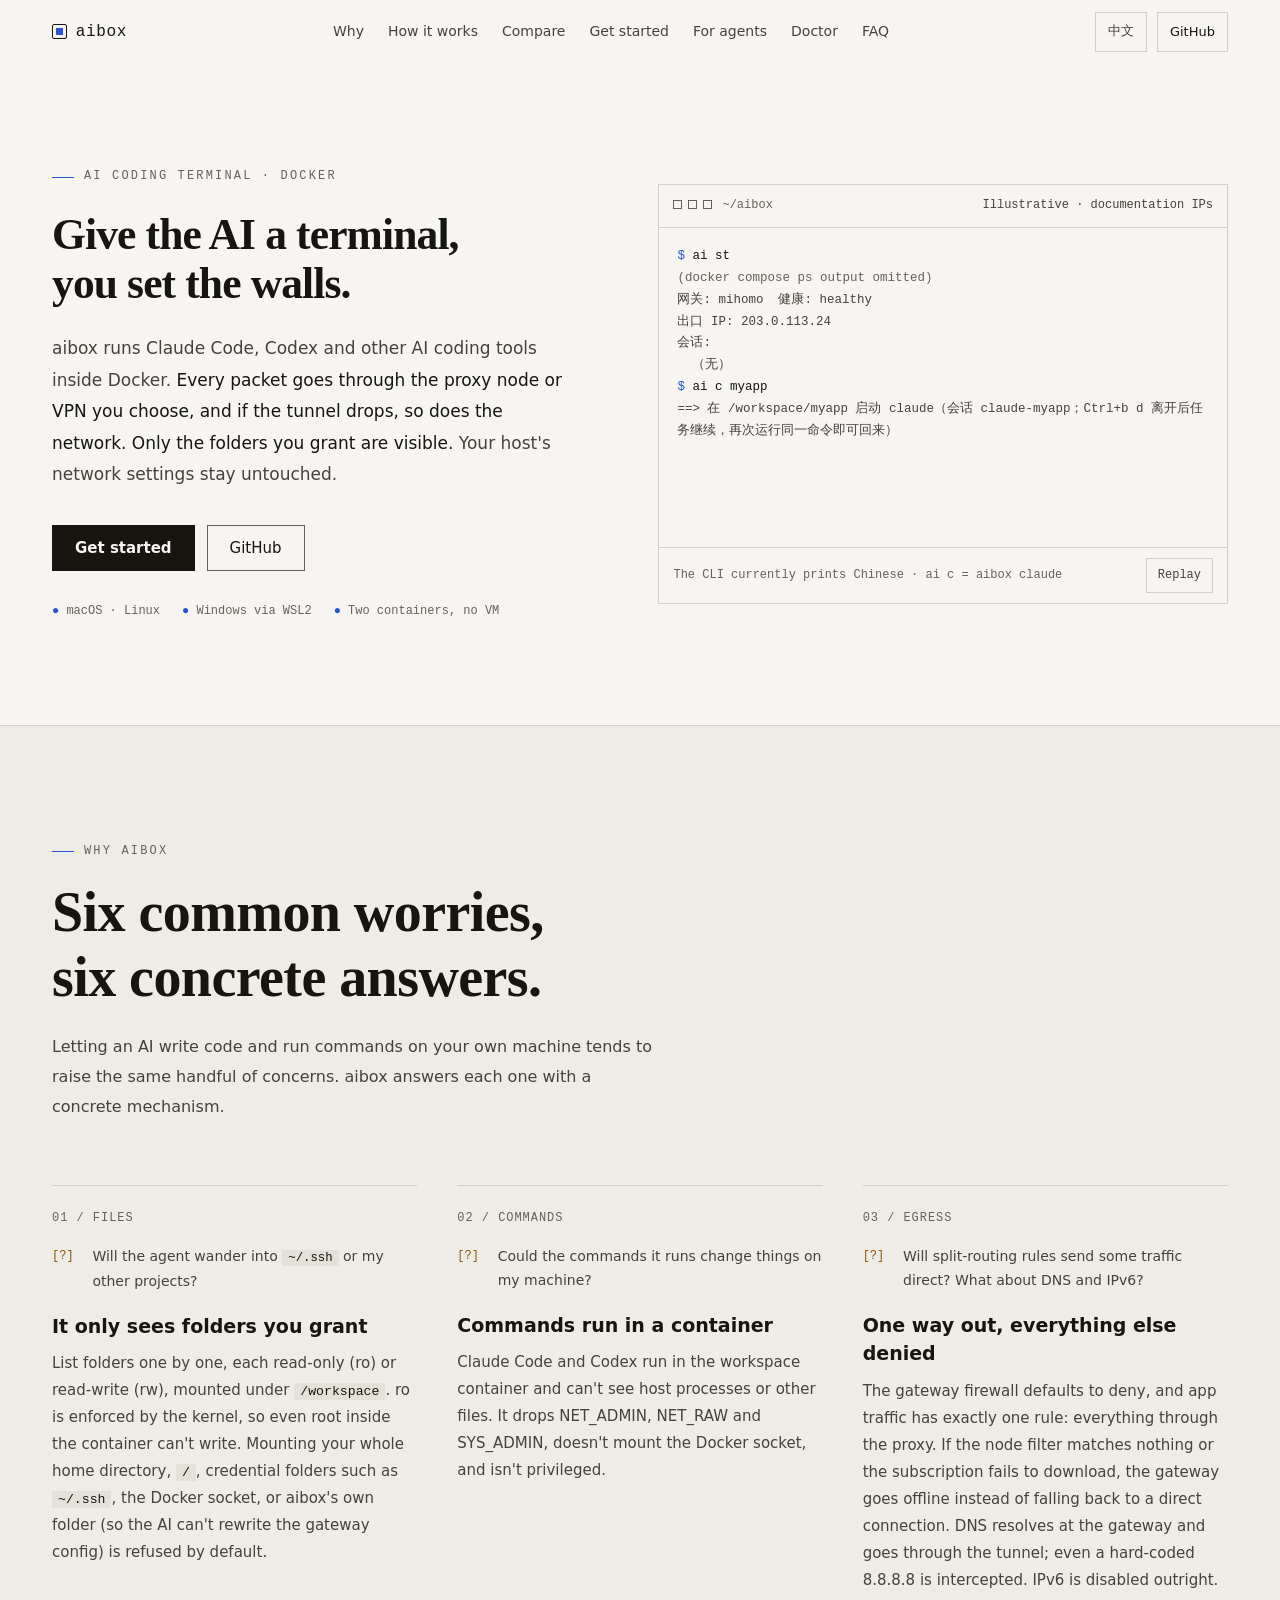
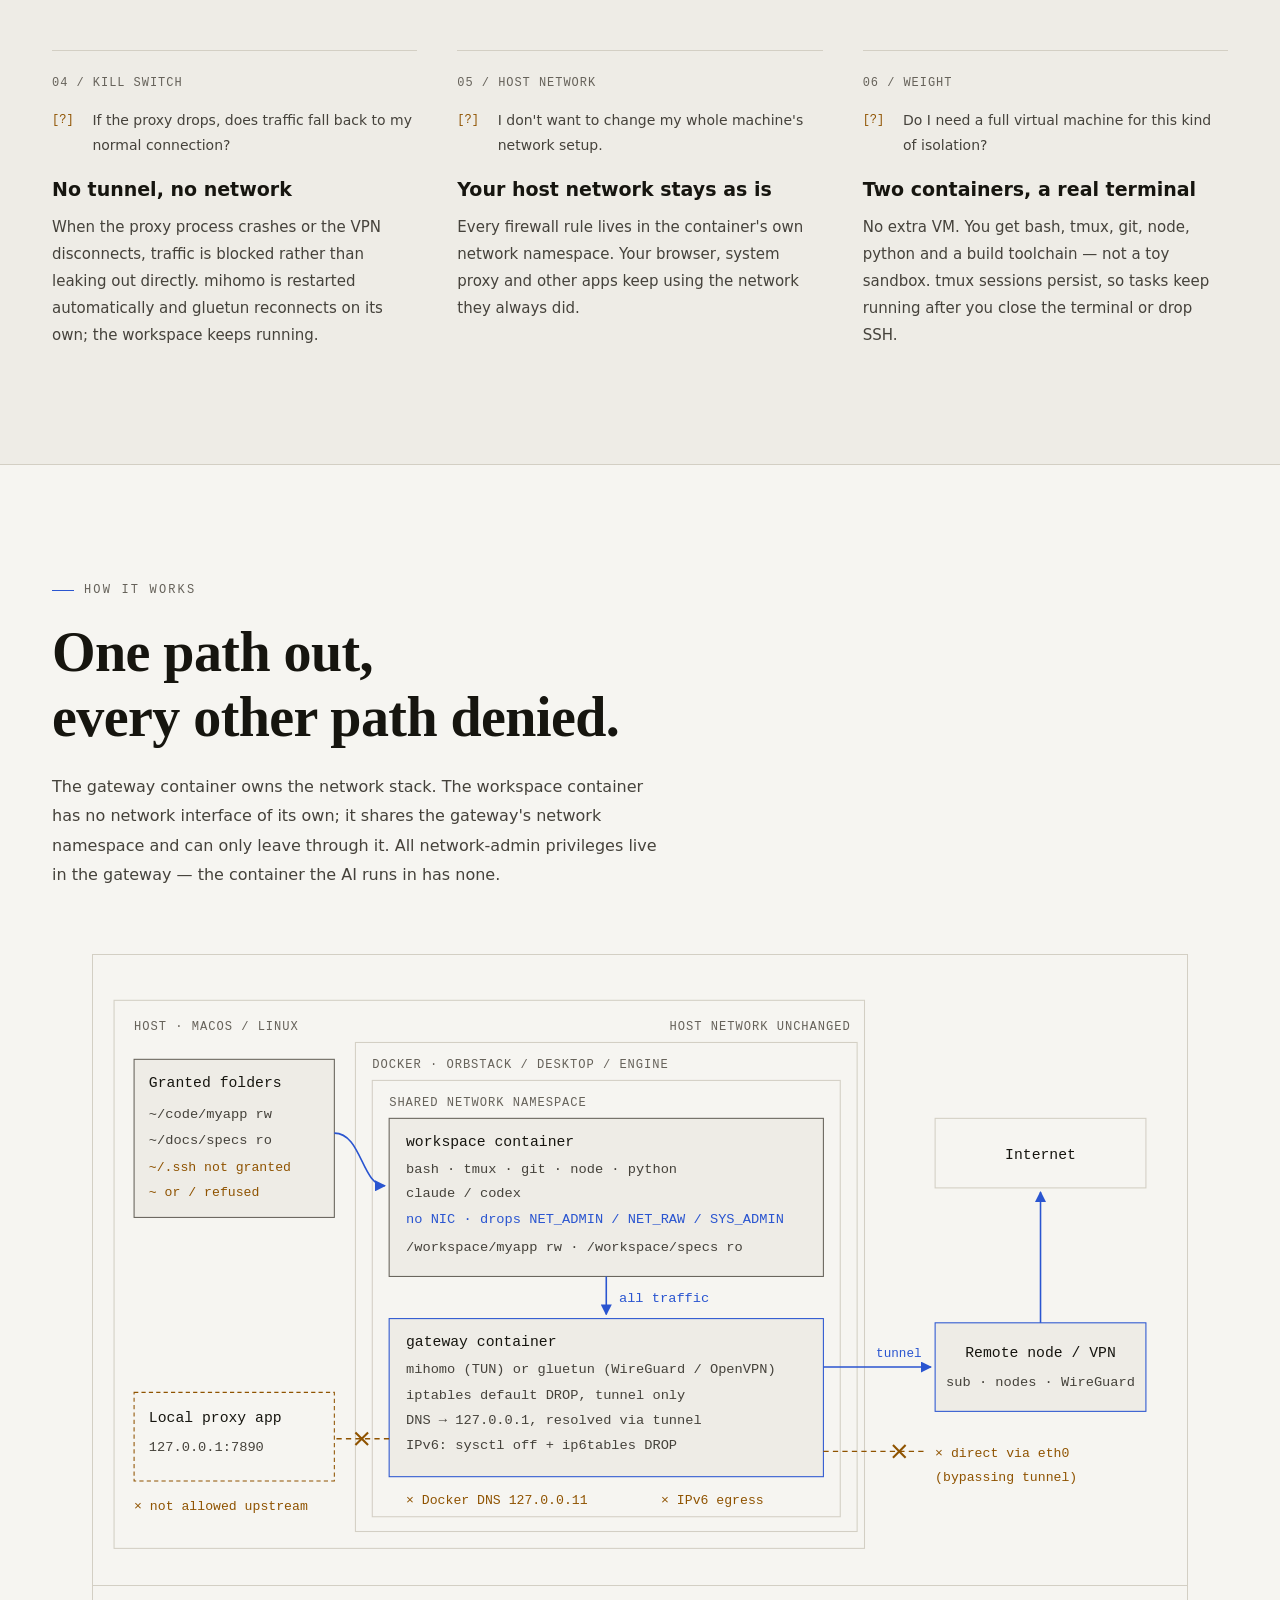
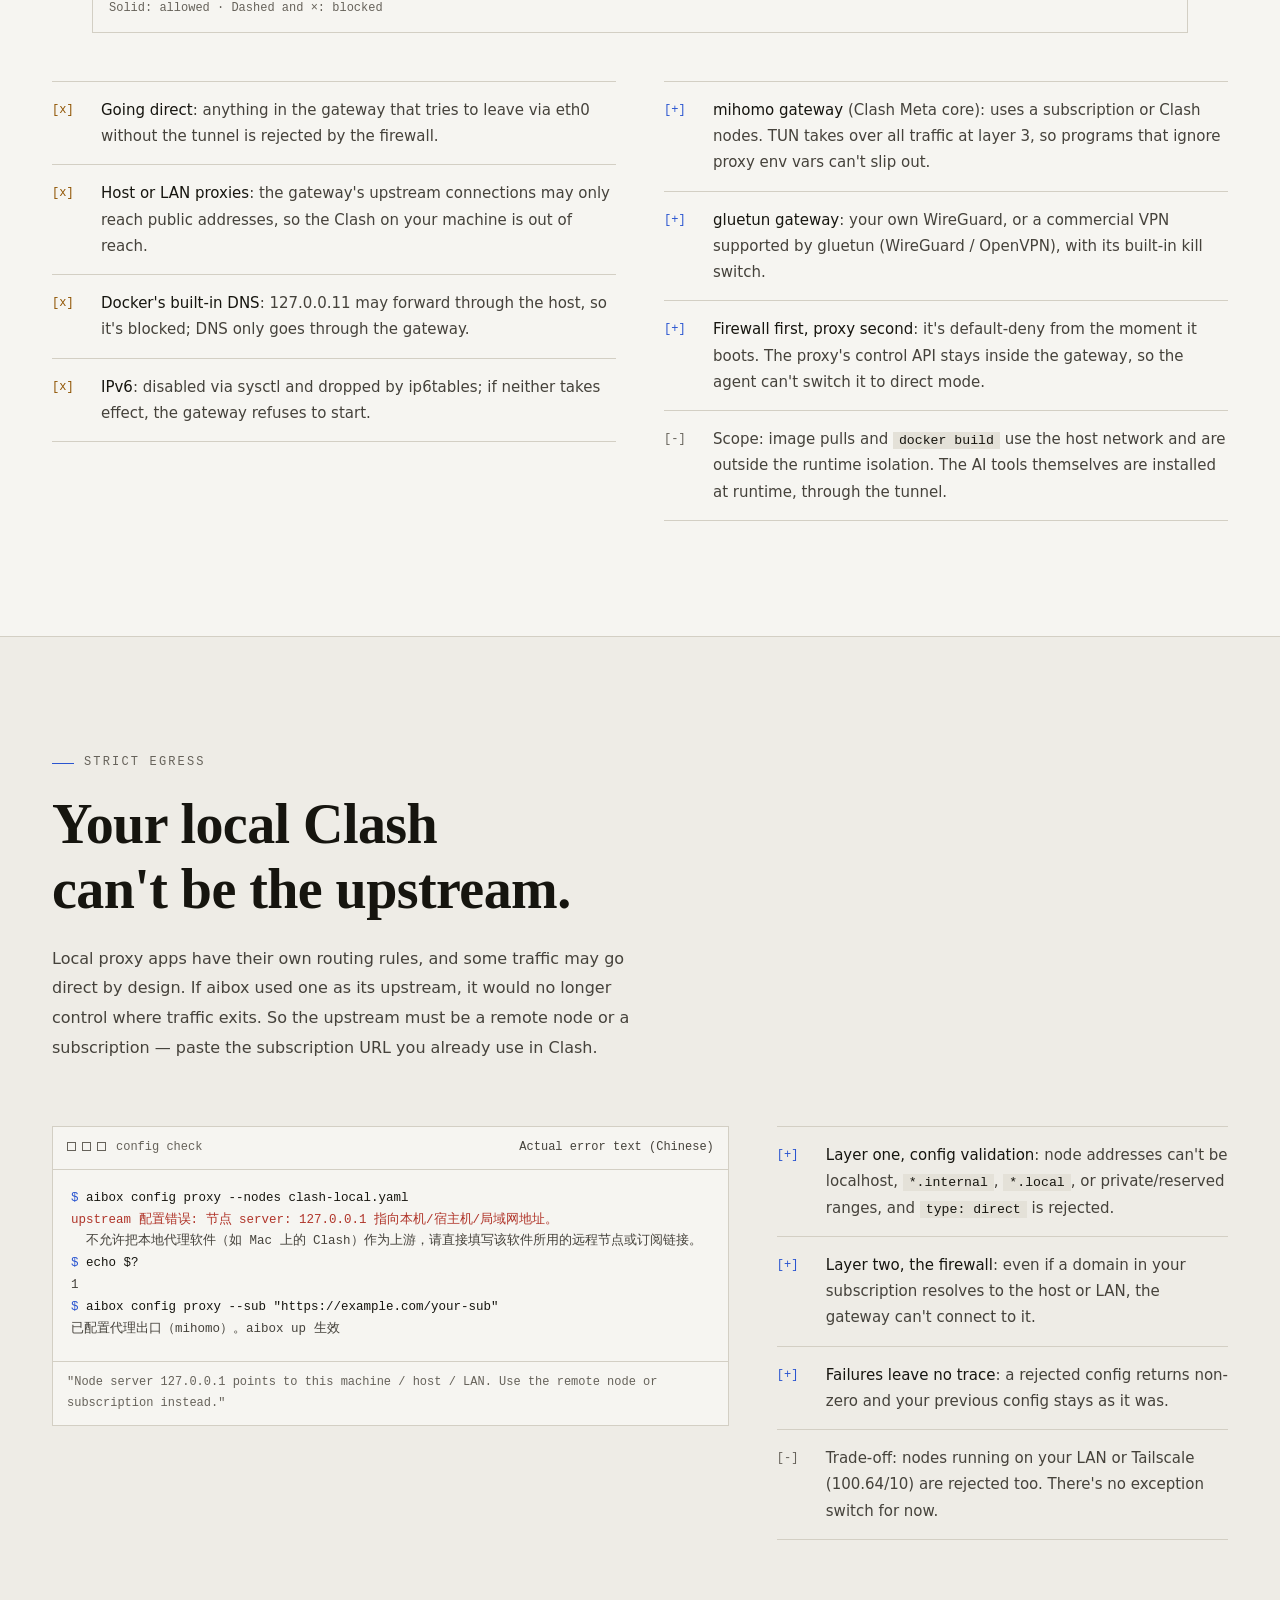
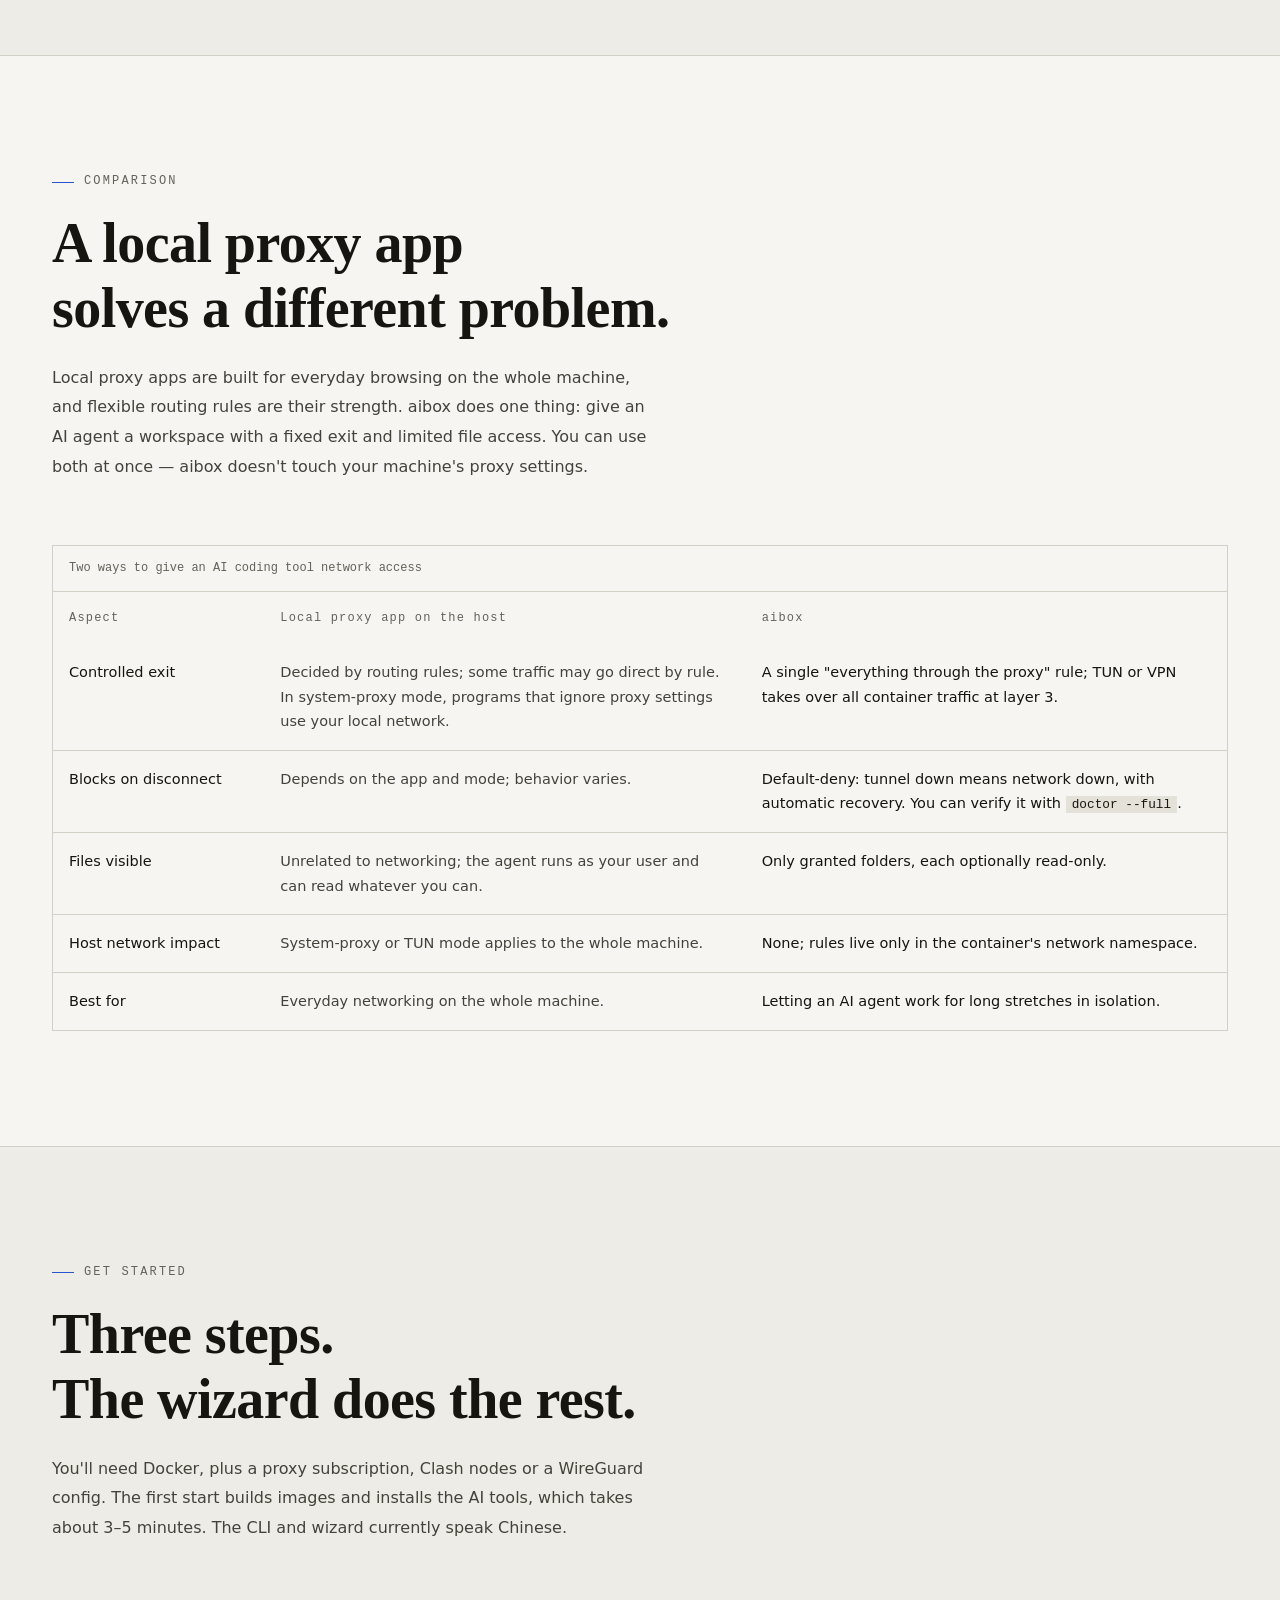
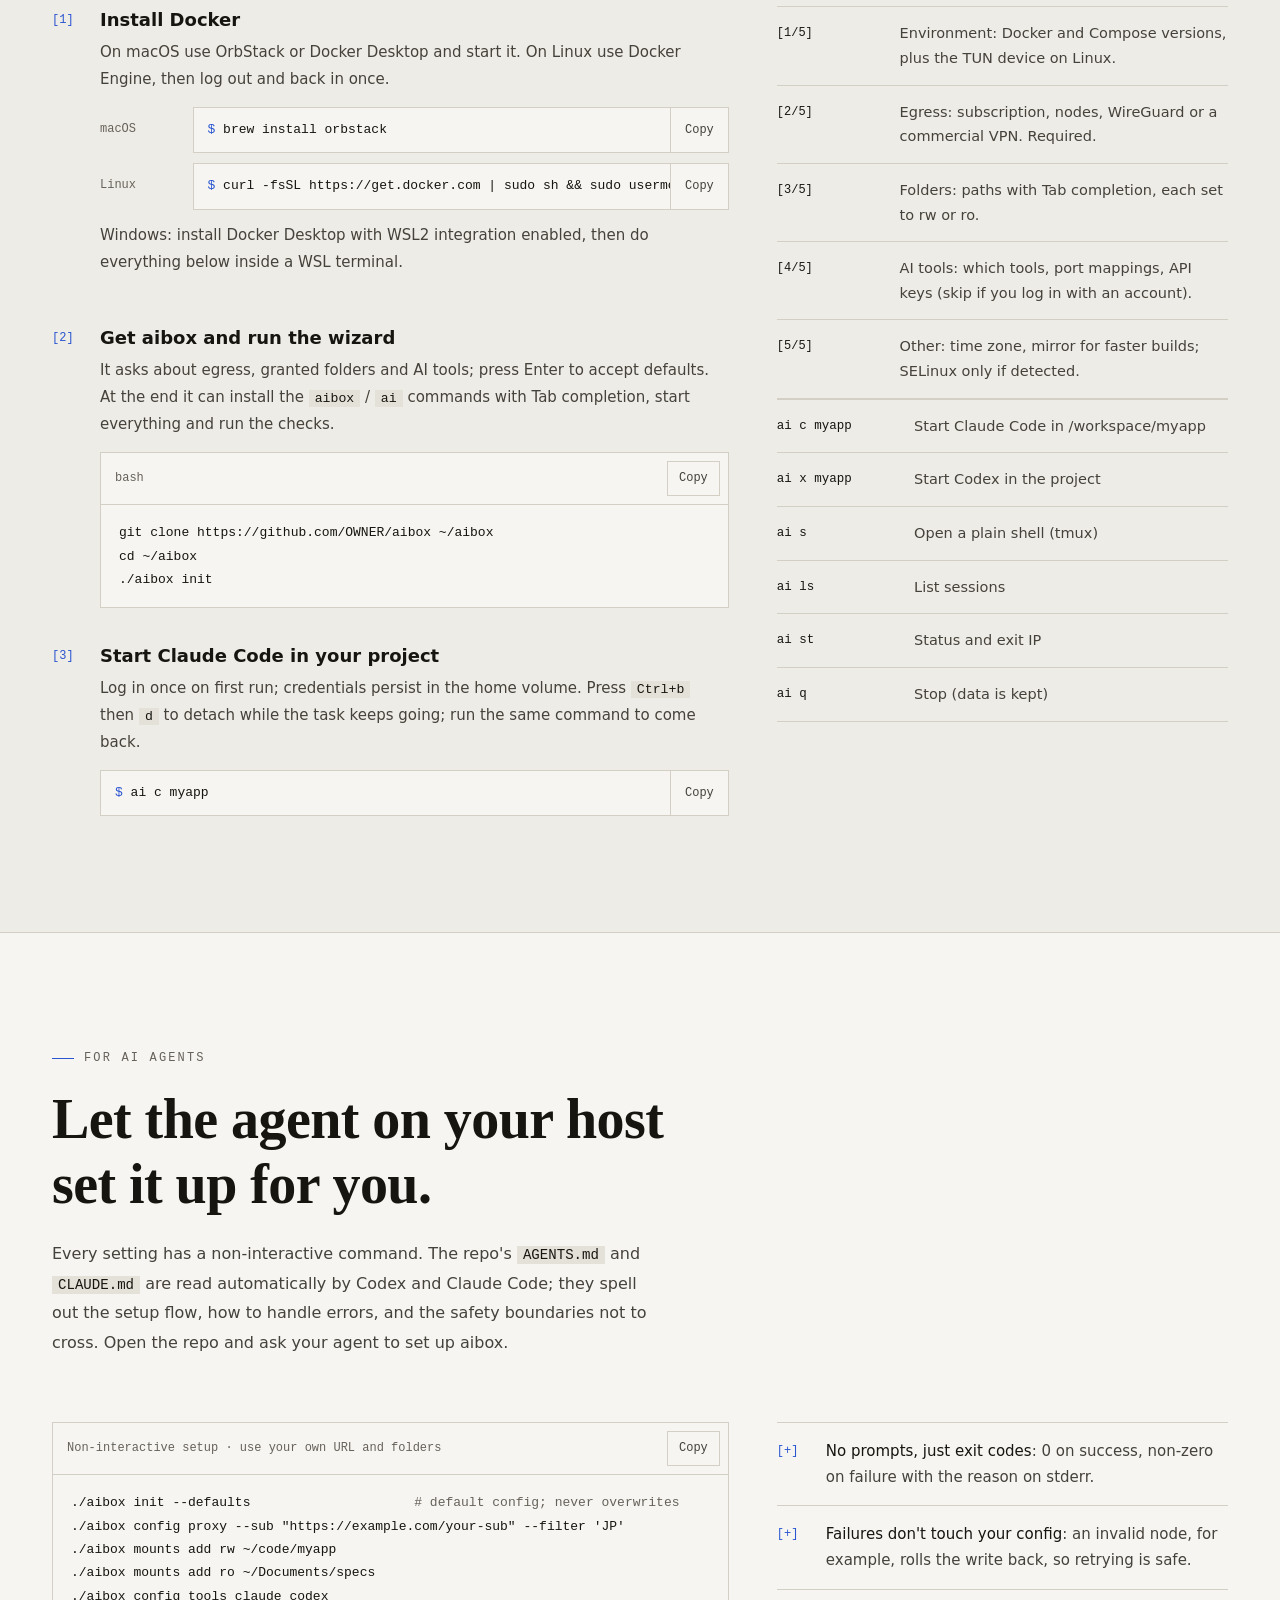
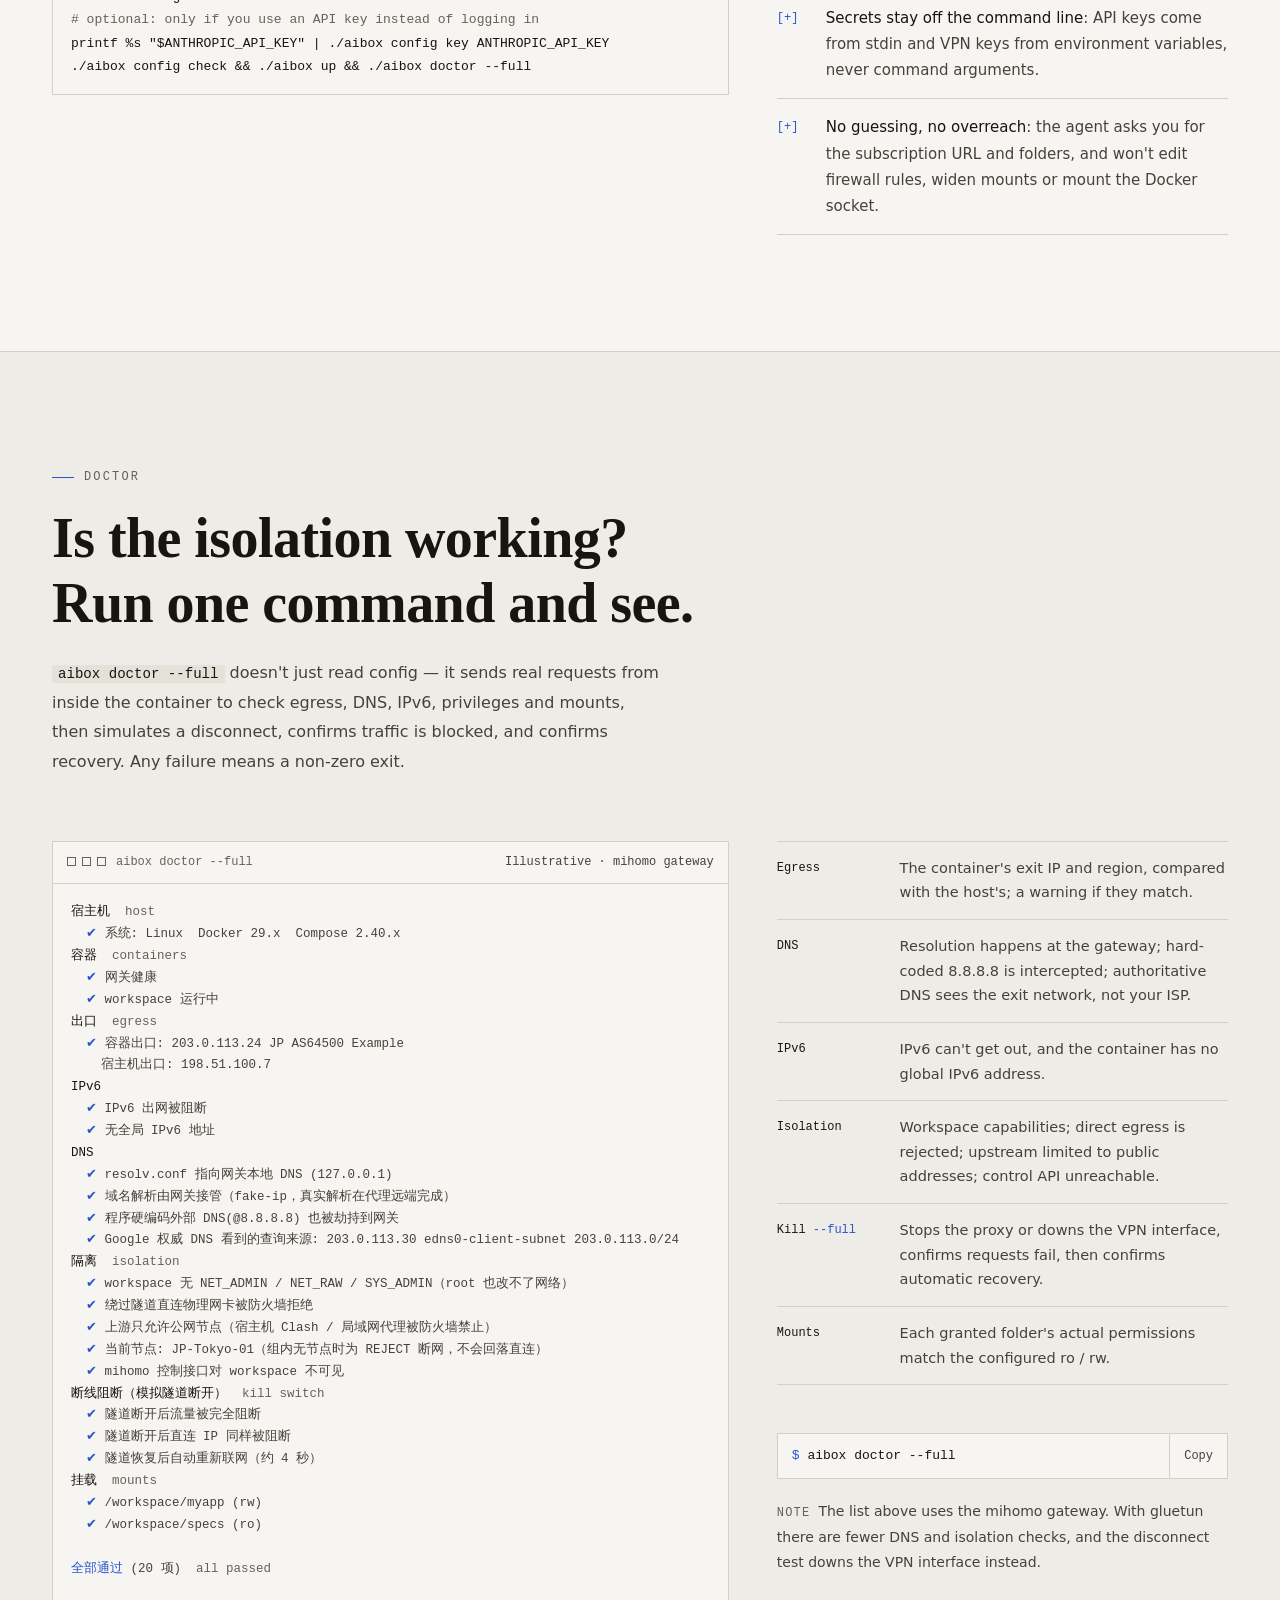
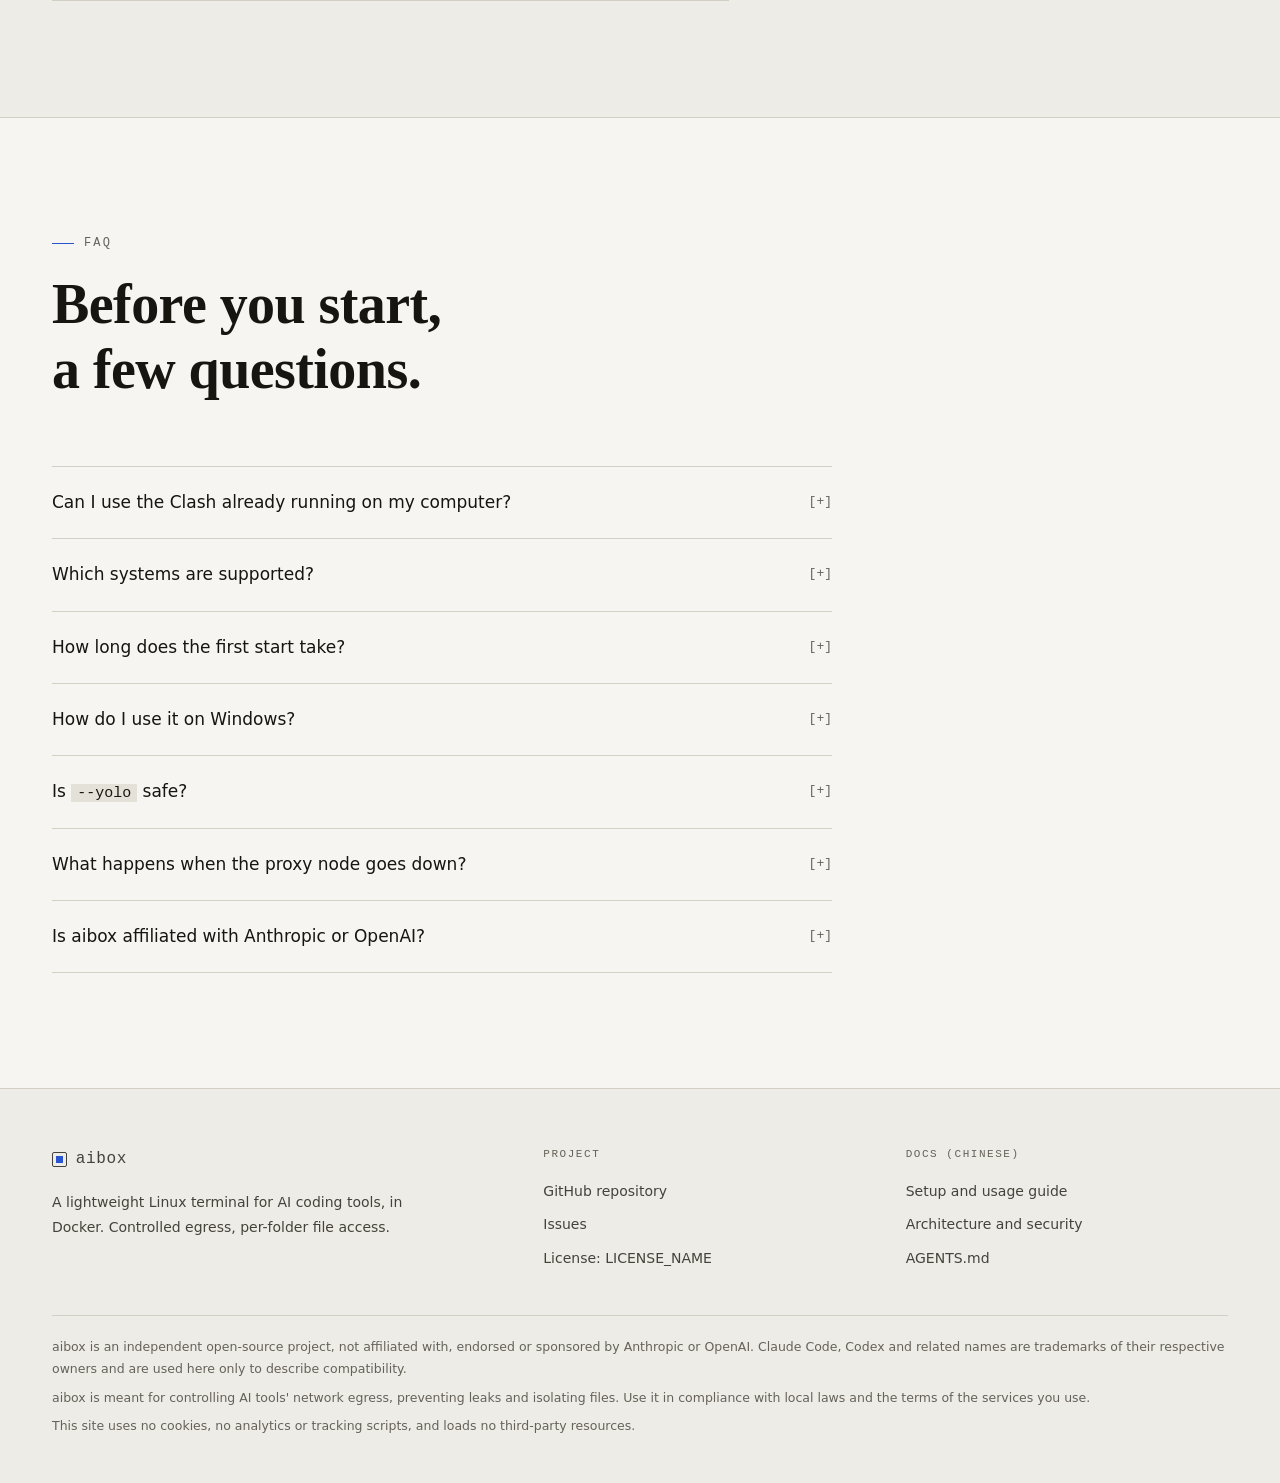
==== site/en/index.html @ 6d165330 "aibox: Docker 中的 AI 编程终端，出口强制走代理/VPN - 两容器架构：gateway 独占网络栈（mihomo TUN 或 gluetun），workspace 无网卡、   去掉" ====
<!doctype html>
<html lang="en">
<head>
<meta charset="utf-8">
<meta name="viewport" content="width=device-width, initial-scale=1">
<title>aibox — an isolated terminal for AI coding agents, in Docker</title>
<meta name="description" content="aibox runs Claude Code, Codex and other AI coding tools in Docker. All traffic is forced through the proxy node or VPN you choose, with a kill switch; only the folders you grant are visible to the AI. macOS and Linux.">
<meta name="color-scheme" content="light dark">
<meta name="theme-color" content="#f6f5f1" media="(prefers-color-scheme: light)">
<meta name="theme-color" content="#0a0a09" media="(prefers-color-scheme: dark)">
<link rel="canonical" href="https://SITE_DOMAIN/en/">
<link rel="alternate" hreflang="zh-CN" href="https://SITE_DOMAIN/">
<link rel="alternate" hreflang="en" href="https://SITE_DOMAIN/en/">
<link rel="icon" href="../favicon.svg" type="image/svg+xml">
<meta property="og:type" content="website">
<meta property="og:site_name" content="aibox">
<meta property="og:title" content="aibox — an isolated terminal for AI coding agents, in Docker">
<meta property="og:description" content="Egress pinned to your proxy or VPN, cut off when the tunnel drops. Only the folders you grant are visible. Two containers, no VM.">
<meta property="og:url" content="https://SITE_DOMAIN/en/">
<meta property="og:locale" content="en_US">
<meta property="og:locale:alternate" content="zh_CN">
<!-- Uncomment after exporting og.png (1200×630, source: og.svg) -->
<!-- <meta property="og:image" content="https://SITE_DOMAIN/og.png"> -->
<!-- <meta name="twitter:card" content="summary_large_image"> -->
<link rel="stylesheet" href="../assets/site.css">
</head>
<body>
<a class="skip" href="#main">Skip to content</a>

<header class="hdr">
  <div class="shell bar">
    <a class="logo" href="./" aria-label="aibox home"><i aria-hidden="true"></i>aibox</a>
    <nav class="links" aria-label="Page sections">
      <a href="#why">Why</a>
      <a href="#how">How it works</a>
      <a href="#compare">Compare</a>
      <a href="#start">Get started</a>
      <a href="#agents">For agents</a>
      <a href="#doctor">Doctor</a>
      <a href="#faq">FAQ</a>
    </nav>
    <div class="hdr-r">
      <a class="lang" href="../" hreflang="zh-CN" lang="zh-CN">中文</a>
      <a class="hdr-cta" href="https://github.com/OWNER/aibox">GitHub</a>
    </div>
  </div>
</header>

<main id="main">

<section class="hero" aria-labelledby="hero-title">
  <div class="shell hero-grid">
    <div>
      <p class="eyebrow">AI CODING TERMINAL · DOCKER</p>
      <h1 id="hero-title">Give the AI a terminal,<br>you set the walls.</h1>
      <p class="sub">aibox runs Claude Code, Codex and other AI coding tools inside Docker. <b>Every packet goes through the proxy node or VPN you choose, and if the tunnel drops, so does the network.</b> <b>Only the folders you grant are visible.</b> Your host's network settings stay untouched.</p>
      <div class="btns">
        <a class="btn p" href="#start">Get started</a>
        <a class="btn g" href="https://github.com/OWNER/aibox">GitHub</a>
      </div>
      <ul class="hero-meta" aria-label="Overview">
        <li>macOS · Linux</li>
        <li>Windows via WSL2</li>
        <li>Two containers, no VM</li>
      </ul>
    </div>

    <figure class="term" style="margin:0">
      <div class="term-bar">
        <span><span class="dots" aria-hidden="true"><i></i><i></i><i></i></span>~/aibox</span>
        <span class="tag">Illustrative · documentation IPs</span>
      </div>
      <pre id="demo" style="white-space:pre-wrap" aria-label="Terminal demo: check status, start Claude Code in project myapp, detach while it keeps running"><span class="ps">$ </span><span class="cm">ai st</span>
<span class="d">(docker compose ps output omitted)</span>
网关: mihomo  健康: <span class="ok">healthy</span>
出口 IP: 203.0.113.24
会话:
  （无）
<span class="ps">$ </span><span class="cm">ai c myapp</span>
<span class="ok">==&gt;</span> 在 /workspace/myapp 启动 claude（会话 claude-myapp；Ctrl+b d 离开后任务继续，再次运行同一命令即可回来）
<span class="d">    … Claude Code working inside tmux (UI omitted) …</span>
<span class="d">    [Ctrl+b d to detach; the task keeps running]</span>
<span class="ps">$ </span><span class="cm">ai ls</span>
claude-myapp    窗口:1  创建于 Fri Oct 23 10:02:11 2026
</pre>
      <figcaption class="term-foot">
        <span>The CLI currently prints Chinese · ai c = aibox claude</span>
        <button class="mini" type="button" id="demo-replay">Replay</button>
      </figcaption>
    </figure>
    <script type="application/json" id="demo-script">[
      {"cmd": "ai st"},
      {"out": "(docker compose ps output omitted)", "cls": "d"},
      {"out": "网关: mihomo  健康: healthy"},
      {"out": "出口 IP: 203.0.113.24"},
      {"out": "会话:"},
      {"out": "  （无）", "wait": 700},
      {"cmd": "ai c myapp"},
      {"out": "==> 在 /workspace/myapp 启动 claude（会话 claude-myapp；Ctrl+b d 离开后任务继续，再次运行同一命令即可回来）", "wait": 700},
      {"out": "    … Claude Code working inside tmux (UI omitted) …", "cls": "d", "wait": 1200},
      {"out": "    [Ctrl+b d to detach; the task keeps running]", "cls": "d", "wait": 700},
      {"cmd": "ai ls"},
      {"out": "claude-myapp    窗口:1  创建于 Fri Oct 23 10:02:11 2026"}
    ]</script>
  </div>
</section>

<section class="sec alt" id="why" aria-labelledby="why-title">
  <div class="shell">
    <p class="eyebrow">WHY AIBOX</p>
    <h2 class="h2" id="why-title">Six common worries,<br>six concrete answers.</h2>
    <p class="lede">Letting an AI write code and run commands on your own machine tends to raise the same handful of concerns. aibox answers each one with a concrete mechanism.</p>

    <div class="feats sec-body">
      <article>
        <p class="q">01 / FILES</p>
        <p class="worry"><span>Will the agent wander into <code>~/.ssh</code> or my other projects?</span></p>
        <h3>It only sees folders you grant</h3>
        <p>List folders one by one, each read-only (ro) or read-write (rw), mounted under <code>/workspace</code>. ro is enforced by the kernel, so even root inside the container can't write. Mounting your whole home directory, <code>/</code>, credential folders such as <code>~/.ssh</code>, the Docker socket, or aibox's own folder (so the AI can't rewrite the gateway config) is refused by default.</p>
      </article>
      <article>
        <p class="q">02 / COMMANDS</p>
        <p class="worry"><span>Could the commands it runs change things on my machine?</span></p>
        <h3>Commands run in a container</h3>
        <p>Claude Code and Codex run in the workspace container and can't see host processes or other files. It drops NET_ADMIN, NET_RAW and SYS_ADMIN, doesn't mount the Docker socket, and isn't privileged.</p>
      </article>
      <article>
        <p class="q">03 / EGRESS</p>
        <p class="worry"><span>Will split-routing rules send some traffic direct? What about DNS and IPv6?</span></p>
        <h3>One way out, everything else denied</h3>
        <p>The gateway firewall defaults to deny, and app traffic has exactly one rule: everything through the proxy. If the node filter matches nothing or the subscription fails to download, the gateway goes offline instead of falling back to a direct connection. DNS resolves at the gateway and goes through the tunnel; even a hard-coded 8.8.8.8 is intercepted. IPv6 is disabled outright.</p>
      </article>
      <article>
        <p class="q">04 / KILL SWITCH</p>
        <p class="worry"><span>If the proxy drops, does traffic fall back to my normal connection?</span></p>
        <h3>No tunnel, no network</h3>
        <p>When the proxy process crashes or the VPN disconnects, traffic is blocked rather than leaking out directly. mihomo is restarted automatically and gluetun reconnects on its own; the workspace keeps running.</p>
      </article>
      <article>
        <p class="q">05 / HOST NETWORK</p>
        <p class="worry"><span>I don't want to change my whole machine's network setup.</span></p>
        <h3>Your host network stays as is</h3>
        <p>Every firewall rule lives in the container's own network namespace. Your browser, system proxy and other apps keep using the network they always did.</p>
      </article>
      <article>
        <p class="q">06 / WEIGHT</p>
        <p class="worry"><span>Do I need a full virtual machine for this kind of isolation?</span></p>
        <h3>Two containers, a real terminal</h3>
        <p>No extra VM. You get bash, tmux, git, node, python and a build toolchain — not a toy sandbox. tmux sessions persist, so tasks keep running after you close the terminal or drop SSH.</p>
      </article>
    </div>
  </div>
</section>

<section class="sec" id="how" aria-labelledby="how-title">
  <div class="shell">
    <p class="eyebrow">HOW IT WORKS</p>
    <h2 class="h2" id="how-title">One path out,<br>every other path denied.</h2>
    <p class="lede">The gateway container owns the network stack. The workspace container has no network interface of its own; it shares the gateway's network namespace and can only leave through it. All network-admin privileges live in the gateway — the container the AI runs in has none.</p>

    <figure class="diagram sec-body">
      <div class="diagram-scroll">
        <svg viewBox="0 0 1000 560" role="img" aria-labelledby="arch-t arch-d">
          <title id="arch-t">aibox architecture</title>
          <desc id="arch-d">On the host, granted folders are mounted read-only or read-write into the workspace container; folders like ~/.ssh that are not granted are invisible. The workspace container has no network interface and drops NET_ADMIN, NET_RAW and SYS_ADMIN. It shares a network namespace with the gateway container, which receives all traffic. The gateway runs mihomo (TUN) or gluetun, with iptables default-deny, DNS resolved through the tunnel and IPv6 disabled. Traffic can only leave through an encrypted tunnel to a remote node or VPN server, then to the internet. Blocked paths: going direct via the physical interface, using a proxy on the host such as Clash as upstream, Docker's built-in DNS 127.0.0.11, and IPv6.</desc>
          <defs>
            <marker id="ah-a" viewBox="0 0 10 10" refX="9" refY="5" markerWidth="7" markerHeight="7" orient="auto-start-reverse"><path class="ar-a" d="M0 0L10 5L0 10z"/></marker>
          </defs>

          <rect class="box" x="1" y="24" width="712" height="520"/>
          <text class="t-m" x="20" y="52">HOST · MACOS / LINUX</text>
          <text class="t-m" x="700" y="52" text-anchor="end">HOST NETWORK UNCHANGED</text>

          <rect class="box-s" x="20" y="80" width="190" height="150"/>
          <text class="t-h" x="34" y="106">Granted folders</text>
          <text class="t" x="34" y="136">~/code/myapp  rw</text>
          <text class="t" x="34" y="160">~/docs/specs  ro</text>
          <text class="t-w" x="34" y="186">~/.ssh  not granted</text>
          <text class="t-w" x="34" y="210">~ or /  refused</text>

          <rect class="box-w" x="20" y="396" width="190" height="84"/>
          <text class="t-h" x="34" y="424">Local proxy app</text>
          <text class="t" x="34" y="452">127.0.0.1:7890</text>
          <text class="t-w" x="20" y="508">× not allowed upstream</text>

          <rect class="box" x="230" y="64" width="476" height="464"/>
          <text class="t-m" x="246" y="88">DOCKER · ORBSTACK / DESKTOP / ENGINE</text>
          <rect class="box" x="246" y="100" width="444" height="414"/>
          <text class="t-m" x="262" y="124">SHARED NETWORK NAMESPACE</text>

          <rect class="box-s" x="262" y="136" width="412" height="150"/>
          <text class="t-h" x="278" y="162">workspace container</text>
          <text class="t" x="278" y="188">bash · tmux · git · node · python</text>
          <text class="t" x="278" y="211">claude / codex</text>
          <text class="t-a" x="278" y="235">no NIC · drops NET_ADMIN / NET_RAW / SYS_ADMIN</text>
          <text class="t" x="278" y="262">/workspace/myapp rw · /workspace/specs ro</text>

          <path class="ln-a" d="M210 150 C236 150 236 200 258 200" marker-end="url(#ah-a)"/>

          <path class="ln-a" d="M468 286 L468 322" marker-end="url(#ah-a)"/>
          <text class="t-a" x="480" y="310">all traffic</text>

          <rect class="box-a" x="262" y="326" width="412" height="150"/>
          <text class="t-h" x="278" y="352">gateway container</text>
          <text class="t" x="278" y="378">mihomo (TUN) or gluetun (WireGuard / OpenVPN)</text>
          <text class="t" x="278" y="402">iptables default DROP, tunnel only</text>
          <text class="t" x="278" y="426">DNS → 127.0.0.1, resolved via tunnel</text>
          <text class="t" x="278" y="450">IPv6: sysctl off + ip6tables DROP</text>

          <text class="t-w" x="278" y="502">× Docker DNS 127.0.0.11</text>
          <text class="t-w" x="520" y="502">× IPv6 egress</text>

          <path class="ln-w" d="M262 440 L210 440"/>
          <path class="x" d="M230 434 L242 446 M242 434 L230 446"/>

          <path class="ln-a" d="M674 372 L776 372" marker-end="url(#ah-a)"/>
          <text class="t-a" x="724" y="362" style="font-size:12px">tunnel</text>
          <rect class="box-a" x="780" y="330" width="200" height="84"/>
          <text class="t-h" x="880" y="362" text-anchor="middle">Remote node / VPN</text>
          <text class="t" x="880" y="390" text-anchor="middle">sub · nodes · WireGuard</text>

          <path class="ln-a" d="M880 330 L880 206" marker-end="url(#ah-a)"/>
          <rect class="box" x="780" y="136" width="200" height="66"/>
          <text class="t-h" x="880" y="175" text-anchor="middle">Internet</text>

          <path class="ln-w" d="M674 452 L770 452"/>
          <path class="x" d="M740 446 L752 458 M752 446 L740 458"/>
          <text class="t-w" x="780" y="457">× direct via eth0</text>
          <text class="t-w" x="780" y="480">(bypassing tunnel)</text>
        </svg>
      </div>
      <figcaption>Solid: allowed · Dashed and ×: blocked<span class="hint"> · Swipe to see the whole diagram</span></figcaption>
    </figure>

    <div class="two even below">
      <ul class="ticks" aria-label="Blocked paths">
        <li class="no"><span><b>Going direct</b>: anything in the gateway that tries to leave via eth0 without the tunnel is rejected by the firewall.</span></li>
        <li class="no"><span><b>Host or LAN proxies</b>: the gateway's upstream connections may only reach public addresses, so the Clash on your machine is out of reach.</span></li>
        <li class="no"><span><b>Docker's built-in DNS</b>: 127.0.0.11 may forward through the host, so it's blocked; DNS only goes through the gateway.</span></li>
        <li class="no"><span><b>IPv6</b>: disabled via sysctl and dropped by ip6tables; if neither takes effect, the gateway refuses to start.</span></li>
      </ul>
      <ul class="ticks" aria-label="Gateways">
        <li><span><b>mihomo gateway</b> (Clash Meta core): uses a subscription or Clash nodes. TUN takes over all traffic at layer 3, so programs that ignore proxy env vars can't slip out.</span></li>
        <li><span><b>gluetun gateway</b>: your own WireGuard, or a commercial VPN supported by gluetun (WireGuard / OpenVPN), with its built-in kill switch.</span></li>
        <li><span><b>Firewall first, proxy second</b>: it's default-deny from the moment it boots. The proxy's control API stays inside the gateway, so the agent can't switch it to direct mode.</span></li>
        <li class="dash"><span>Scope: image pulls and <code>docker build</code> use the host network and are outside the runtime isolation. The AI tools themselves are installed at runtime, through the tunnel.</span></li>
      </ul>
    </div>
  </div>
</section>

<section class="sec alt" id="strict" aria-labelledby="strict-title">
  <div class="shell">
    <p class="eyebrow">STRICT EGRESS</p>
    <h2 class="h2" id="strict-title">Your local Clash<br>can't be the upstream.</h2>
    <p class="lede">Local proxy apps have their own routing rules, and some traffic may go direct by design. If aibox used one as its upstream, it would no longer control where traffic exits. So the upstream must be a remote node or a subscription — paste the subscription URL you already use in Clash.</p>

    <div class="two sec-body">
      <figure class="term" style="margin:0">
        <div class="term-bar"><span><span class="dots" aria-hidden="true"><i></i><i></i><i></i></span>config check</span><span class="tag">Actual error text (Chinese)</span></div>
        <pre><span class="ps">$ </span><span class="cm">aibox config proxy --nodes clash-local.yaml</span>
<span class="er">upstream 配置错误: 节点 server: 127.0.0.1 指向本机/宿主机/局域网地址。</span>
  不允许把本地代理软件（如 Mac 上的 Clash）作为上游，请直接填写该软件所用的远程节点或订阅链接。
<span class="ps">$ </span><span class="cm">echo $?</span>
1
<span class="ps">$ </span><span class="cm">aibox config proxy --sub "https://example.com/your-sub"</span>
已配置代理出口（mihomo）。aibox up 生效</pre>
        <figcaption class="term-foot"><span>"Node server 127.0.0.1 points to this machine / host / LAN. Use the remote node or subscription instead."</span></figcaption>
      </figure>
      <ul class="ticks">
        <li><span><b>Layer one, config validation</b>: node addresses can't be localhost, <code>*.internal</code>, <code>*.local</code>, or private/reserved ranges, and <code>type: direct</code> is rejected.</span></li>
        <li><span><b>Layer two, the firewall</b>: even if a domain in your subscription resolves to the host or LAN, the gateway can't connect to it.</span></li>
        <li><span><b>Failures leave no trace</b>: a rejected config returns non-zero and your previous config stays as it was.</span></li>
        <li class="dash"><span>Trade-off: nodes running on your LAN or Tailscale (100.64/10) are rejected too. There's no exception switch for now.</span></li>
      </ul>
    </div>
  </div>
</section>

<section class="sec" id="compare" aria-labelledby="compare-title">
  <div class="shell">
    <p class="eyebrow">COMPARISON</p>
    <h2 class="h2" id="compare-title">A local proxy app<br>solves a different problem.</h2>
    <p class="lede">Local proxy apps are built for everyday browsing on the whole machine, and flexible routing rules are their strength. aibox does one thing: give an AI agent a workspace with a fixed exit and limited file access. You can use both at once — aibox doesn't touch your machine's proxy settings.</p>

    <div class="tbl-wrap sec-body">
      <table class="cmp">
        <caption>Two ways to give an AI coding tool network access</caption>
        <thead>
          <tr><th scope="col">Aspect</th><th scope="col">Local proxy app on the host</th><th scope="col">aibox</th></tr>
        </thead>
        <tbody>
          <tr>
            <th scope="row">Controlled exit</th>
            <td data-label="Local proxy app">Decided by routing rules; some traffic may go direct by rule. In system-proxy mode, programs that ignore proxy settings use your local network.</td>
            <td class="us" data-label="aibox">A single "everything through the proxy" rule; TUN or VPN takes over all container traffic at layer 3.</td>
          </tr>
          <tr>
            <th scope="row">Blocks on disconnect</th>
            <td data-label="Local proxy app">Depends on the app and mode; behavior varies.</td>
            <td class="us" data-label="aibox">Default-deny: tunnel down means network down, with automatic recovery. You can verify it with <code>doctor --full</code>.</td>
          </tr>
          <tr>
            <th scope="row">Files visible</th>
            <td data-label="Local proxy app">Unrelated to networking; the agent runs as your user and can read whatever you can.</td>
            <td class="us" data-label="aibox">Only granted folders, each optionally read-only.</td>
          </tr>
          <tr>
            <th scope="row">Host network impact</th>
            <td data-label="Local proxy app">System-proxy or TUN mode applies to the whole machine.</td>
            <td class="us" data-label="aibox">None; rules live only in the container's network namespace.</td>
          </tr>
          <tr>
            <th scope="row">Best for</th>
            <td data-label="Local proxy app">Everyday networking on the whole machine.</td>
            <td class="us" data-label="aibox">Letting an AI agent work for long stretches in isolation.</td>
          </tr>
        </tbody>
      </table>
    </div>
  </div>
</section>

<section class="sec alt" id="start" aria-labelledby="start-title">
  <div class="shell">
    <p class="eyebrow">GET STARTED</p>
    <h2 class="h2" id="start-title">Three steps.<br>The wizard does the rest.</h2>
    <p class="lede">You'll need Docker, plus a proxy subscription, Clash nodes or a WireGuard config. The first start builds images and installs the AI tools, which takes about 3–5 minutes. The CLI and wizard currently speak Chinese.</p>

    <div class="two sec-body">
      <ol class="steps">
        <li>
          <span class="n">[1]</span>
          <div>
            <h3>Install Docker</h3>
            <p>On macOS use OrbStack or Docker Desktop and start it. On Linux use Docker Engine, then log out and back in once.</p>
            <div class="os">
              <div class="os-row"><span>macOS</span>
                <div class="cli"><pre id="c-mac">brew install orbstack</pre><button class="copy" type="button" data-target="c-mac">Copy</button></div>
              </div>
              <div class="os-row"><span>Linux</span>
                <div class="cli"><pre id="c-linux">curl -fsSL https://get.docker.com | sudo sh &amp;&amp; sudo usermod -aG docker $USER</pre><button class="copy" type="button" data-target="c-linux">Copy</button></div>
              </div>
            </div>
            <p style="margin-top:12px">Windows: install Docker Desktop with WSL2 integration enabled, then do everything below inside a WSL terminal.</p>
          </div>
        </li>
        <li>
          <span class="n">[2]</span>
          <div>
            <h3>Get aibox and run the wizard</h3>
            <p>It asks about egress, granted folders and AI tools; press Enter to accept defaults. At the end it can install the <code>aibox</code> / <code>ai</code> commands with Tab completion, start everything and run the checks.</p>
            <div class="code"><div class="code-bar"><span>bash</span><button class="mini copy" type="button" data-target="c-init">Copy</button></div>
<pre id="c-init">git clone https://github.com/OWNER/aibox ~/aibox
cd ~/aibox
./aibox init</pre></div>
          </div>
        </li>
        <li>
          <span class="n">[3]</span>
          <div>
            <h3>Start Claude Code in your project</h3>
            <p>Log in once on first run; credentials persist in the home volume. Press <code>Ctrl+b</code> then <code>d</code> to detach while the task keeps going; run the same command to come back.</p>
            <div class="cli"><pre id="c-run">ai c myapp</pre><button class="copy" type="button" data-target="c-run">Copy</button></div>
          </div>
        </li>
      </ol>

      <div>
        <ul class="checks" aria-label="The wizard's five steps">
          <li><span>[1/5]</span>Environment: Docker and Compose versions, plus the TUN device on Linux.</li>
          <li><span>[2/5]</span>Egress: subscription, nodes, WireGuard or a commercial VPN. Required.</li>
          <li><span>[3/5]</span>Folders: paths with Tab completion, each set to rw or ro.</li>
          <li><span>[4/5]</span>AI tools: which tools, port mappings, API keys (skip if you log in with an account).</li>
          <li><span>[5/5]</span>Other: time zone, mirror for faster builds; SELinux only if detected.</li>
        </ul>
        <ul class="checks cmds below" aria-label="Everyday commands">
          <li><span><code>ai c myapp</code></span>Start Claude Code in /workspace/myapp</li>
          <li><span><code>ai x myapp</code></span>Start Codex in the project</li>
          <li><span><code>ai s</code></span>Open a plain shell (tmux)</li>
          <li><span><code>ai ls</code></span>List sessions</li>
          <li><span><code>ai st</code></span>Status and exit IP</li>
          <li><span><code>ai q</code></span>Stop (data is kept)</li>
        </ul>
      </div>
    </div>
  </div>
</section>

<section class="sec" id="agents" aria-labelledby="agents-title">
  <div class="shell">
    <p class="eyebrow">FOR AI AGENTS</p>
    <h2 class="h2" id="agents-title">Let the agent on your host<br>set it up for you.</h2>
    <p class="lede">Every setting has a non-interactive command. The repo's <code>AGENTS.md</code> and <code>CLAUDE.md</code> are read automatically by Codex and Claude Code; they spell out the setup flow, how to handle errors, and the safety boundaries not to cross. Open the repo and ask your agent to set up aibox.</p>

    <div class="two sec-body">
      <div class="code">
        <div class="code-bar"><span>Non-interactive setup · use your own URL and folders</span><button class="mini copy" type="button" data-target="c-agent">Copy</button></div>
<pre id="c-agent">./aibox init --defaults                     <span class="c"># default config; never overwrites</span>
./aibox config proxy --sub "https://example.com/your-sub" --filter 'JP'
./aibox mounts add rw ~/code/myapp
./aibox mounts add ro ~/Documents/specs
./aibox config tools claude codex
<span class="c"># optional: only if you use an API key instead of logging in</span>
printf %s "$ANTHROPIC_API_KEY" | ./aibox config key ANTHROPIC_API_KEY
./aibox config check &amp;&amp; ./aibox up &amp;&amp; ./aibox doctor --full</pre>
      </div>
      <ul class="ticks">
        <li><span><b>No prompts, just exit codes</b>: 0 on success, non-zero on failure with the reason on stderr.</span></li>
        <li><span><b>Failures don't touch your config</b>: an invalid node, for example, rolls the write back, so retrying is safe.</span></li>
        <li><span><b>Secrets stay off the command line</b>: API keys come from stdin and VPN keys from environment variables, never command arguments.</span></li>
        <li><span><b>No guessing, no overreach</b>: the agent asks you for the subscription URL and folders, and won't edit firewall rules, widen mounts or mount the Docker socket.</span></li>
      </ul>
    </div>
  </div>
</section>

<section class="sec alt" id="doctor" aria-labelledby="doctor-title">
  <div class="shell">
    <p class="eyebrow">DOCTOR</p>
    <h2 class="h2" id="doctor-title">Is the isolation working?<br>Run one command and see.</h2>
    <p class="lede"><code>aibox doctor --full</code> doesn't just read config — it sends real requests from inside the container to check egress, DNS, IPv6, privileges and mounts, then simulates a disconnect, confirms traffic is blocked, and confirms recovery. Any failure means a non-zero exit.</p>

    <div class="two sec-body">
      <figure class="term" style="margin:0">
        <div class="term-bar"><span><span class="dots" aria-hidden="true"><i></i><i></i><i></i></span>aibox doctor --full</span><span class="tag">Illustrative · mihomo gateway</span></div>
        <pre><span class="hd">宿主机</span>  <span class="d">host</span>
  <span class="ok">✔</span> 系统: Linux  Docker 29.x  Compose 2.40.x
<span class="hd">容器</span>  <span class="d">containers</span>
  <span class="ok">✔</span> 网关健康
  <span class="ok">✔</span> workspace 运行中
<span class="hd">出口</span>  <span class="d">egress</span>
  <span class="ok">✔</span> 容器出口: 203.0.113.24 JP AS64500 Example
    宿主机出口: 198.51.100.7
<span class="hd">IPv6</span>
  <span class="ok">✔</span> IPv6 出网被阻断
  <span class="ok">✔</span> 无全局 IPv6 地址
<span class="hd">DNS</span>
  <span class="ok">✔</span> resolv.conf 指向网关本地 DNS (127.0.0.1)
  <span class="ok">✔</span> 域名解析由网关接管（fake-ip，真实解析在代理远端完成）
  <span class="ok">✔</span> 程序硬编码外部 DNS(@8.8.8.8) 也被劫持到网关
  <span class="ok">✔</span> Google 权威 DNS 看到的查询来源: 203.0.113.30 edns0-client-subnet 203.0.113.0/24
<span class="hd">隔离</span>  <span class="d">isolation</span>
  <span class="ok">✔</span> workspace 无 NET_ADMIN / NET_RAW / SYS_ADMIN（root 也改不了网络）
  <span class="ok">✔</span> 绕过隧道直连物理网卡被防火墙拒绝
  <span class="ok">✔</span> 上游只允许公网节点（宿主机 Clash / 局域网代理被防火墙禁止）
  <span class="ok">✔</span> 当前节点: JP-Tokyo-01（组内无节点时为 REJECT 断网，不会回落直连）
  <span class="ok">✔</span> mihomo 控制接口对 workspace 不可见
<span class="hd">断线阻断（模拟隧道断开）</span>  <span class="d">kill switch</span>
  <span class="ok">✔</span> 隧道断开后流量被完全阻断
  <span class="ok">✔</span> 隧道断开后直连 IP 同样被阻断
  <span class="ok">✔</span> 隧道恢复后自动重新联网（约 4 秒）
<span class="hd">挂载</span>  <span class="d">mounts</span>
  <span class="ok">✔</span> /workspace/myapp (rw)
  <span class="ok">✔</span> /workspace/specs (ro)

<span class="ok">全部通过</span> (20 项)  <span class="d">all passed</span></pre>
      </figure>
      <div>
        <ul class="checks" aria-label="What doctor checks">
          <li><span>Egress</span>The container's exit IP and region, compared with the host's; a warning if they match.</li>
          <li><span>DNS</span>Resolution happens at the gateway; hard-coded 8.8.8.8 is intercepted; authoritative DNS sees the exit network, not your ISP.</li>
          <li><span>IPv6</span>IPv6 can't get out, and the container has no global IPv6 address.</li>
          <li><span>Isolation</span>Workspace capabilities; direct egress is rejected; upstream limited to public addresses; control API unreachable.</li>
          <li class="full"><span>Kill</span>Stops the proxy or downs the VPN interface, confirms requests fail, then confirms automatic recovery.</li>
          <li><span>Mounts</span>Each granted folder's actual permissions match the configured ro / rw.</li>
        </ul>
        <div class="cli below"><pre id="c-doctor">aibox doctor --full</pre><button class="copy" type="button" data-target="c-doctor">Copy</button></div>
        <p class="note"><span class="lbl">NOTE</span>The list above uses the mihomo gateway. With gluetun there are fewer DNS and isolation checks, and the disconnect test downs the VPN interface instead.</p>
      </div>
    </div>
  </div>
</section>

<section class="sec" id="faq" aria-labelledby="faq-title">
  <div class="shell">
    <p class="eyebrow">FAQ</p>
    <h2 class="h2" id="faq-title">Before you start,<br>a few questions.</h2>
    <div class="faq sec-body">
      <details>
        <summary><span>Can I use the Clash already running on my computer?</span></summary>
        <div class="ans">
          <p>No, by design. Clash's routing rules may send some traffic direct, and then the exit is no longer under control. Upstreams pointing at this machine, the host or the LAN are rejected by both config validation and the firewall.</p>
          <p>Instead, paste the subscription URL you use in Clash: <code>aibox config proxy --sub "URL"</code>.</p>
        </div>
      </details>
      <details>
        <summary><span>Which systems are supported?</span></summary>
        <div class="ans">
          <p>macOS (Apple Silicon and Intel; OrbStack recommended, Docker Desktop and Colima work too) and Linux (Docker Engine 25+ and Compose 2.24+).</p>
          <p>Tested on Ubuntu 24.04 arm64 with Docker 29 and Compose 2.40; both gateways pass <code>doctor --full</code>, and the script is compatible with the bash 3.2 that ships with macOS. It hasn't yet been tested on a physical Mac, on SELinux systems (Fedora / RHEL) or with rootless Docker — reports are welcome.</p>
        </div>
      </details>
      <details>
        <summary><span>How long does the first start take?</span></summary>
        <div class="ans">
          <p>About 3–5 minutes: two images are built, then the AI tools you chose are installed through the tunnel. Later starts don't rebuild; tools, logins and shell history live in a persistent home volume.</p>
        </div>
      </details>
      <details>
        <summary><span>How do I use it on Windows?</span></summary>
        <div class="ans">
          <p>Inside WSL2: install Docker Desktop with WSL2 integration, then <code>git clone</code> and run <code>./aibox init</code> in a WSL terminal. From there it works the same as on Linux.</p>
        </div>
      </details>
      <details>
        <summary><span>Is <code>--yolo</code> safe?</span></summary>
        <div class="ans">
          <p><code>ai c myapp --yolo</code> skips the tool's own per-action confirmations. The container is the sandbox: the agent can only change folders you granted as rw, and the network only goes through the gateway. Inside rw folders it can change anything, so grant reference material as ro and keep projects under git.</p>
        </div>
      </details>
      <details>
        <summary><span>What happens when the proxy node goes down?</span></summary>
        <div class="ans">
          <p>Programs in the container simply can't connect; nothing falls back to your local network. It reconnects automatically when the node is back, with no container restart. If <code>aibox up</code> reports an unhealthy gateway, check <code>aibox logs gateway</code> — usually the subscription failed to download or no node is reachable.</p>
        </div>
      </details>
      <details>
        <summary><span>Is aibox affiliated with Anthropic or OpenAI?</span></summary>
        <div class="ans">
          <p>No. aibox is an independent open-source project that runs these tools in a container. It is not affiliated with or endorsed by Anthropic or OpenAI. Using Claude Code or Codex is subject to their respective terms.</p>
        </div>
      </details>
    </div>
  </div>
</section>

</main>

<footer class="foot">
  <div class="shell">
    <div class="foot-grid">
      <div>
        <a class="logo" href="./"><i aria-hidden="true"></i>aibox</a>
        <p style="margin:14px 0 0;max-width:28em">A lightweight Linux terminal for AI coding tools, in Docker. Controlled egress, per-folder file access.</p>
      </div>
      <div>
        <h2>Project</h2>
        <ul>
          <li><a href="https://github.com/OWNER/aibox">GitHub repository</a></li>
          <li><a href="https://github.com/OWNER/aibox/issues">Issues</a></li>
          <li><a href="https://github.com/OWNER/aibox/blob/main/LICENSE">License: LICENSE_NAME</a></li>
        </ul>
      </div>
      <div>
        <h2>Docs (Chinese)</h2>
        <ul>
          <li><a href="https://github.com/OWNER/aibox/blob/main/docs/GUIDE.md">Setup and usage guide</a></li>
          <li><a href="https://github.com/OWNER/aibox/blob/main/docs/ARCHITECTURE.md">Architecture and security</a></li>
          <li><a href="https://github.com/OWNER/aibox/blob/main/AGENTS.md">AGENTS.md</a></li>
        </ul>
      </div>
    </div>
    <div class="legal">
      <p>aibox is an independent open-source project, not affiliated with, endorsed or sponsored by Anthropic or OpenAI. Claude Code, Codex and related names are trademarks of their respective owners and are used here only to describe compatibility.</p>
      <p>aibox is meant for controlling AI tools' network egress, preventing leaks and isolating files. Use it in compliance with local laws and the terms of the services you use.</p>
      <p>This site uses no cookies, no analytics or tracking scripts, and loads no third-party resources.</p>
    </div>
  </div>
</footer>

<script src="../assets/site.js" defer></script>
</body>
</html>
---- site/assets/site.css ----
/* aibox 宣传站样式。风格沿用“隐域设计规范”：直角、1px 细线、等宽标签、单一强调色。
   颜色只在 :root 里定义，深色/浅色跟随系统。 */

:root {
  color-scheme: light;
  --bg: #f6f5f1;
  --bg2: #eeece6;
  --bg3: #e4e1d8;
  --line: #d3cfc4;
  --tx: #16150f;
  --tx2: #45423b;
  --mut: #66625a;
  --acc: #2a55d0;
  --warn: #8f5300;
  --bad: #b0352a;
  --hdr-bg: rgba(246, 245, 241, .9);

  --font-serif: "Noto Serif SC", "Source Han Serif SC", "Songti SC", "STSong", "SimSun", serif;
  --font-sans: "Noto Sans SC", "Source Han Sans SC", "PingFang SC", "Microsoft YaHei", system-ui, -apple-system, "Segoe UI", sans-serif;
  --font-mono: "Geist Mono", ui-monospace, "SFMono-Regular", "JetBrains Mono", Menlo, Consolas, monospace;

  --shell: 1240px;
  --header: 64px;
  --gutter: 16px;
  --sec-pad: clamp(72px, 9vw, 120px);
  --hover: 200ms;
}

@media (prefers-color-scheme: dark) {
  :root {
    color-scheme: dark;
    --bg: #0a0a09;
    --bg2: #0f0f0d;
    --bg3: #16160f;
    --line: #2a2925;
    --tx: #ece9e1;
    --tx2: #aaa69c;
    --mut: #8a867d;
    --acc: #7b9dff;
    --warn: #e5a84b;
    --bad: #e8776b;
    --hdr-bg: rgba(10, 10, 9, .88);
  }
}

/* ---------- 基础 ---------- */
*, *::before, *::after { box-sizing: border-box; }
html { scroll-padding-top: var(--header); -webkit-text-size-adjust: 100%; }
body {
  margin: 0;
  background: var(--bg);
  color: var(--tx);
  font-family: var(--font-sans);
  font-size: 15px;
  line-height: 1.8;
  overflow-x: hidden;
}
a { color: inherit; }
img, svg { max-width: 100%; }
button { font: inherit; color: inherit; }
code, kbd, pre { font-family: var(--font-mono); }
:focus-visible { outline: 1px solid var(--acc); outline-offset: 3px; }
::selection { background: var(--acc); color: var(--bg); }
.a { color: var(--acc); }
.d { color: var(--mut); }
.w { color: var(--tx); }
.wr { color: var(--warn); }
.visually-hidden {
  position: absolute !important; width: 1px; height: 1px; overflow: hidden;
  clip: rect(0 0 0 0); white-space: nowrap; margin: -1px; padding: 0; border: 0;
}
.skip {
  position: absolute; left: 16px; top: -60px; z-index: 100;
  background: var(--tx); color: var(--bg); padding: 10px 14px; text-decoration: none;
}
.skip:focus { top: 12px; }

.shell {
  max-width: var(--shell);
  margin: 0 auto;
  padding-left: max(var(--gutter), env(safe-area-inset-left, 0px));
  padding-right: max(var(--gutter), env(safe-area-inset-right, 0px));
}
@media (min-width: 720px) { :root { --gutter: 32px; } }

/* ---------- 顶栏 ---------- */
.hdr {
  position: fixed; inset: 0 0 auto 0; z-index: 50;
  border-bottom: 1px solid transparent;
  transition: background 300ms, border-color 300ms;
}
.hdr.solid {
  background: var(--hdr-bg);
  backdrop-filter: blur(10px); -webkit-backdrop-filter: blur(10px);
  border-bottom-color: var(--line);
}
.hdr .bar { height: var(--header); display: flex; align-items: center; justify-content: space-between; gap: 20px; }
.logo { display: inline-flex; align-items: center; gap: .55em; font-family: var(--font-mono); font-weight: 500; letter-spacing: .04em; text-decoration: none; font-size: 16px; }
.logo i { width: 15px; height: 15px; border: 1.5px solid currentColor; border-radius: 2px; position: relative; display: inline-block; }
.logo i::after { content: ""; position: absolute; inset: 3px; background: var(--acc); }
.links { display: flex; gap: 24px; font-size: 14px; }
.links a { text-decoration: none; color: var(--tx2); transition: color var(--hover); }
.links a:hover { color: var(--tx); }
.hdr-r { display: flex; align-items: center; gap: 10px; }
.hdr-cta, .lang { font-size: 13px; text-decoration: none; border: 1px solid var(--line); padding: 7px 12px; transition: border-color var(--hover); white-space: nowrap; }
.lang { font-family: var(--font-mono); color: var(--tx2); }
.hdr-cta:hover, .lang:hover { border-color: var(--tx); color: var(--tx); }
@media (max-width: 980px) { .links { display: none; } }

/* ---------- 版块骨架 ---------- */
.sec { border-top: 1px solid var(--line); padding: var(--sec-pad) 0; }
.sec.alt { background: var(--bg2); }
.eyebrow {
  font-family: var(--font-mono); font-size: 12px; letter-spacing: .18em; color: var(--mut);
  margin: 0; display: flex; align-items: center; gap: 10px; text-transform: uppercase;
}
.eyebrow::before { content: ""; width: 22px; height: 1px; background: var(--acc); flex: none; }
.h2 {
  font-family: var(--font-serif); font-weight: 900;
  font-size: clamp(30px, 4.4vw, 56px); line-height: 1.16; letter-spacing: -.01em;
  margin: 18px 0 0; text-wrap: balance;
}
.lede { color: var(--tx2); font-size: 16px; line-height: 1.85; max-width: 38em; margin: 22px 0 0; }
.sec-body { margin-top: clamp(40px, 5vw, 64px); }
.lede code, .ticks code, .feats code, .faq code, .note code, .steps code, .cmp code {
  font-size: .88em; color: var(--tx); background: var(--bg3); padding: 1px 6px; overflow-wrap: anywhere;
}

/* ---------- 按钮 ---------- */
.btns { display: flex; gap: 12px; flex-wrap: wrap; }
.btn {
  font-size: 15px; text-decoration: none; padding: 13px 22px; border: 1px solid var(--tx);
  background: transparent; display: inline-block; cursor: pointer; line-height: 1.2;
  transition: background var(--hover), color var(--hover), border-color var(--hover);
}
.btn.p { background: var(--tx); color: var(--bg); font-weight: 700; }
.btn.p:hover { background: transparent; color: var(--tx); }
.btn.g { border-color: var(--mut); }
.btn.g:hover { border-color: var(--tx); }
.mini {
  font-family: var(--font-mono); font-size: 12px; border: 1px solid var(--line); background: transparent;
  padding: 6px 11px; cursor: pointer; color: var(--tx2); transition: border-color var(--hover), color var(--hover);
}
.mini:hover { border-color: var(--tx); color: var(--tx); }

/* ---------- 首屏 ---------- */
.hero { padding: calc(var(--header) + clamp(48px, 8vw, 104px)) 0 clamp(64px, 8vw, 112px); }
.hero-grid { display: grid; grid-template-columns: minmax(0, 1fr) minmax(0, 1.05fr); gap: clamp(40px, 5vw, 72px); align-items: center; }
.hero h1 {
  font-family: var(--font-serif); font-weight: 900;
  font-size: clamp(34px, 4.3vw, 64px); line-height: 1.12; letter-spacing: -.02em;
  margin: 22px 0 0;
}
.hero .sub { color: var(--tx2); font-size: 17px; line-height: 1.85; max-width: 30em; margin: 26px 0 34px; }
.hero .sub b { color: var(--tx); font-weight: 500; }
.hero-meta { list-style: none; margin: 30px 0 0; padding: 0; display: flex; flex-wrap: wrap; gap: 8px 22px; font-family: var(--font-mono); font-size: 12px; color: var(--mut); }
.hero-meta li::before { content: "● "; color: var(--acc); }
@media (max-width: 900px) { .hero-grid { grid-template-columns: minmax(0, 1fr); } }

/* 终端窗口 */
.term { border: 1px solid var(--line); background: var(--bg); min-width: 0; }
.sec.alt .term { background: var(--bg); }
.term-bar {
  display: flex; justify-content: space-between; align-items: center; gap: 8px 12px; flex-wrap: wrap;
  padding: 10px 14px; border-bottom: 1px solid var(--line);
  font-family: var(--font-mono); font-size: 12px; color: var(--mut);
}
.term-bar .dots { display: inline-flex; gap: 6px; margin-right: 10px; vertical-align: -1px; }
.term-bar .dots i { width: 9px; height: 9px; border: 1px solid var(--mut); display: inline-block; }
.term-bar .tag { color: var(--tx2); }
.term pre {
  margin: 0; padding: 18px 18px 20px; font-size: 12.5px; line-height: 1.75; color: var(--tx2);
  overflow-x: auto; white-space: pre; tab-size: 4; font-variant-numeric: tabular-nums;
}
.hero .term pre { min-height: 25.5em; }
.term .ps { color: var(--acc); user-select: none; }
.term .cm { color: var(--tx); }
.term .ok { color: var(--acc); }
.term .er { color: var(--bad); }
.term .hd { color: var(--tx); font-weight: 500; }
.term .caret { display: inline-block; width: .6em; height: 1.1em; background: var(--tx); vertical-align: -.2em; animation: blink 1s steps(1) infinite; }
@keyframes blink { 50% { opacity: 0; } }
.term-foot { border-top: 1px solid var(--line); padding: 10px 14px; font-family: var(--font-mono); font-size: 12px; color: var(--mut); display: flex; justify-content: space-between; gap: 12px; flex-wrap: wrap; align-items: center; }

/* ---------- 功能网格 ---------- */
.feats { display: grid; grid-template-columns: repeat(3, minmax(0, 1fr)); gap: 56px 40px; }
.feats article { border-top: 1px solid var(--line); padding-top: 22px; min-width: 0; }
.feats .q { font-family: var(--font-mono); font-size: 12px; color: var(--mut); letter-spacing: .08em; margin: 0 0 14px; }
.feats .worry { color: var(--tx2); font-size: 14px; line-height: 1.75; margin: 0 0 18px; display: grid; grid-template-columns: 2.6em minmax(0, 1fr); gap: 4px; }
.feats .worry::before { content: "[?]"; font-family: var(--font-mono); font-size: 12px; color: var(--warn); padding-top: 2px; }
.feats h3 { font-size: 19px; margin: 0 0 10px; font-weight: 700; line-height: 1.5; }
.feats p { color: var(--tx2); font-size: 15px; line-height: 1.8; margin: 0; }
@media (max-width: 1000px) { .feats { grid-template-columns: repeat(2, minmax(0, 1fr)); } }
@media (max-width: 640px) { .feats { grid-template-columns: minmax(0, 1fr); gap: 40px; } }

/* ---------- 架构图 ---------- */
.diagram { border: 1px solid var(--line); background: var(--bg); }
.diagram-scroll { overflow-x: auto; padding: 20px; }
.diagram svg { display: block; width: 100%; min-width: 760px; height: auto; font-family: var(--font-mono); }
.diagram figcaption { border-top: 1px solid var(--line); padding: 12px 16px; font-family: var(--font-mono); font-size: 12px; color: var(--mut); }
.diagram .hint { display: none; }
@media (max-width: 800px) { .diagram .hint { display: inline; } }
svg .box { fill: none; stroke: var(--line); stroke-width: 1; }
svg .box-s { fill: var(--bg2); stroke: var(--mut); stroke-width: 1; }
svg .box-a { fill: var(--bg2); stroke: var(--acc); stroke-width: 1; }
svg .box-w { fill: none; stroke: var(--warn); stroke-width: 1; stroke-dasharray: 4 3; }
svg .t { fill: var(--tx2); font-size: 13px; }
svg .t-h { fill: var(--tx); font-size: 14px; font-weight: 500; }
svg .t-m { fill: var(--mut); font-size: 11.5px; letter-spacing: .08em; }
svg .t-a { fill: var(--acc); font-size: 13px; }
svg .t-w { fill: var(--warn); font-size: 12.5px; }
svg .ln-a { stroke: var(--acc); stroke-width: 1.5; fill: none; }
svg .ln-w { stroke: var(--warn); stroke-width: 1.25; fill: none; stroke-dasharray: 5 4; }
svg .ln-m { stroke: var(--mut); stroke-width: 1; fill: none; }
svg .ar-a { fill: var(--acc); }
svg .ar-m { fill: var(--mut); }
svg .x { stroke: var(--warn); stroke-width: 2; }

.two { display: grid; grid-template-columns: minmax(0, 1.5fr) minmax(0, 1fr); gap: 48px; align-items: start; }
.two.even { grid-template-columns: minmax(0, 1fr) minmax(0, 1fr); }
@media (max-width: 900px) { .two, .two.even { grid-template-columns: minmax(0, 1fr); } }
.below { margin-top: 48px; }

/* ---------- 列表 ---------- */
.ticks { list-style: none; margin: 0; padding: 0; border-top: 1px solid var(--line); }
.ticks li { padding: 15px 0; border-bottom: 1px solid var(--line); display: grid; grid-template-columns: 2.6em minmax(0, 1fr); gap: 10px; font-size: 15px; line-height: 1.75; color: var(--tx2); }
.ticks li::before { content: "[+]"; font-family: var(--font-mono); font-size: 12px; color: var(--acc); padding-top: 3px; }
.ticks li.no::before { content: "[x]"; color: var(--warn); }
.ticks li.dash::before { content: "[-]"; color: var(--mut); }
.ticks b { color: var(--tx); font-weight: 500; }
.ticks.cols { display: grid; grid-template-columns: repeat(2, minmax(0, 1fr)); column-gap: 40px; border-top: 0; }
.ticks.cols li:nth-child(-n+2) { border-top: 1px solid var(--line); }
@media (max-width: 760px) { .ticks.cols { grid-template-columns: minmax(0, 1fr); } .ticks.cols li:nth-child(2) { border-top: 0; } }

.note { font-size: 14px; color: var(--tx2); line-height: 1.8; margin: 20px 0 0; }
.note .lbl { font-family: var(--font-mono); font-size: 12px; color: var(--mut); letter-spacing: .1em; margin-right: 8px; }

/* ---------- 代码块 ---------- */
.code { border: 1px solid var(--line); background: var(--bg); min-width: 0; }
.code-bar { display: flex; justify-content: space-between; align-items: center; gap: 12px; padding: 8px 8px 8px 14px; border-bottom: 1px solid var(--line); font-family: var(--font-mono); font-size: 12px; color: var(--mut); }
.code pre { margin: 0; padding: 16px 18px; font-size: 13px; line-height: 1.8; color: var(--tx); overflow-x: auto; white-space: pre; }
.code .c { color: var(--mut); }
.code .s { color: var(--tx2); }
.copy[data-done] { color: var(--acc); border-color: var(--acc); }

/* 单行命令：命令在左，复制按钮在右 */
.cli { display: flex; align-items: stretch; border: 1px solid var(--line); background: var(--bg); min-width: 0; }
.cli pre { flex: 1; min-width: 0; margin: 0; padding: 11px 14px; font-size: 13px; line-height: 1.7; color: var(--tx); overflow-x: auto; white-space: pre; }
.cli pre::before { content: "$ "; color: var(--acc); user-select: none; }
.cli .copy { border: 0; border-left: 1px solid var(--line); background: transparent; color: var(--tx2); font-family: var(--font-mono); font-size: 12px; padding: 0 14px; cursor: pointer; white-space: nowrap; transition: background var(--hover), color var(--hover); }
.cli .copy:hover { background: var(--bg3); color: var(--tx); }

/* ---------- 对比表 ---------- */
.tbl-wrap { overflow-x: auto; border: 1px solid var(--line); background: var(--bg); }
table.cmp { width: 100%; border-collapse: collapse; min-width: 640px; font-size: 14.5px; line-height: 1.7; }
.cmp caption { text-align: left; padding: 12px 16px; font-family: var(--font-mono); font-size: 12px; color: var(--mut); border-bottom: 1px solid var(--line); }
.cmp th, .cmp td { text-align: left; vertical-align: top; padding: 16px; border-bottom: 1px solid var(--line); }
.cmp thead th { font-family: var(--font-mono); font-weight: 400; font-size: 12px; letter-spacing: .1em; color: var(--mut); }
.cmp tbody th { font-weight: 500; color: var(--tx); width: 18%; white-space: nowrap; }
.cmp td { color: var(--tx2); width: 41%; }
.cmp td.us { color: var(--tx); }
.cmp tr:last-child th, .cmp tr:last-child td { border-bottom: 0; }

/* ---------- 步骤 ---------- */
.steps { list-style: none; margin: 0; padding: 0; display: grid; gap: 34px; counter-reset: st; }
.steps > li > div, .os-row > * { min-width: 0; }
.steps > li { display: grid; grid-template-columns: 2.4em minmax(0, 1fr); gap: 12px; }
.steps .n { font-family: var(--font-mono); font-size: 12px; color: var(--acc); padding-top: 4px; }
.steps h3 { margin: 0 0 6px; font-size: 18px; line-height: 1.5; }
.steps p { margin: 0 0 14px; color: var(--tx2); font-size: 15px; line-height: 1.8; }
.os { display: grid; gap: 10px; }
.os-row { display: grid; grid-template-columns: 5.5em minmax(0, 1fr); gap: 10px; align-items: start; }
.os-row > span { font-family: var(--font-mono); font-size: 12px; color: var(--mut); padding-top: 12px; }

/* ---------- 体检 ---------- */
.checks { list-style: none; margin: 0; padding: 0; border-top: 1px solid var(--line); }
.checks li { display: grid; grid-template-columns: 7.5em minmax(0, 1fr); gap: 14px; padding: 14px 0; border-bottom: 1px solid var(--line); font-size: 14.5px; line-height: 1.7; color: var(--tx2); }
.checks li > span { font-family: var(--font-mono); font-size: 12px; color: var(--tx); padding-top: 2px; }
.checks li.full > span::after { content: " --full"; color: var(--acc); }

/* ---------- FAQ ---------- */
.faq { border-top: 1px solid var(--line); max-width: 52em; }
.faq details { border-bottom: 1px solid var(--line); }
.faq summary { list-style: none; cursor: pointer; padding: 22px 0; display: grid; grid-template-columns: minmax(0, 1fr) auto; gap: 20px; font-size: 17px; font-weight: 500; line-height: 1.6; }
.faq summary::-webkit-details-marker { display: none; }
.faq summary::after { content: "[+]"; font-family: var(--font-mono); font-size: 13px; color: var(--mut); padding-top: 3px; }
.faq details[open] summary::after { content: "[-]"; color: var(--acc); }
.faq .ans { padding: 0 0 24px; color: var(--tx2); font-size: 15px; line-height: 1.85; }
.faq .ans p { margin: 0 0 12px; }
.faq .ans p:last-child { margin-bottom: 0; }

/* ---------- 页脚 ---------- */
.foot { border-top: 1px solid var(--line); background: var(--bg2); padding: 56px 0 40px; font-size: 14px; color: var(--tx2); }
.foot-grid { display: grid; grid-template-columns: minmax(0, 1.4fr) repeat(2, minmax(0, 1fr)); gap: 40px; }
.foot h2 { font-family: var(--font-mono); font-size: 11px; letter-spacing: .14em; font-weight: 400; color: var(--mut); margin: 0 0 14px; text-transform: uppercase; }
.foot ul { list-style: none; margin: 0; padding: 0; display: grid; gap: 8px; }
.foot a { text-decoration: none; color: var(--tx2); transition: color var(--hover); }
.foot a:hover { color: var(--tx); text-decoration: underline; }
.foot .legal { margin-top: 44px; padding-top: 20px; border-top: 1px solid var(--line); font-size: 12.5px; line-height: 1.8; color: var(--mut); }
.foot .legal p { margin: 0 0 6px; }
@media (max-width: 760px) { .foot-grid { grid-template-columns: minmax(0, 1fr); gap: 28px; } }

/* ---------- 动效开关 ---------- */
@media (prefers-reduced-motion: reduce) {
  *, *::before, *::after { animation: none !important; transition: none !important; scroll-behavior: auto !important; }
}
.checks.cmds li { grid-template-columns: 8.5em minmax(0, 1fr); }
.checks.cmds code { font-size: 12.5px; color: var(--tx); }

/* 窄屏：对比表每行竖排，终端面板自动换行 */
@media (max-width: 640px) {
  table.cmp { min-width: 0; }
  .cmp thead { position: absolute; width: 1px; height: 1px; overflow: hidden; clip: rect(0 0 0 0); }
  .cmp tr { display: block; border-bottom: 1px solid var(--line); padding: 6px 0 10px; }
  .cmp tr:last-child { border-bottom: 0; }
  .cmp th, .cmp td { display: block; width: auto; border: 0; padding: 8px 16px; white-space: normal; }
  .cmp td::before { content: attr(data-label); display: block; font-family: var(--font-mono); font-size: 11px; letter-spacing: .1em; color: var(--mut); }
  .term pre { white-space: pre-wrap; overflow-wrap: anywhere; }
}
html[lang="en"] .hero h1 { font-size: clamp(32px, 3.4vw, 50px); }
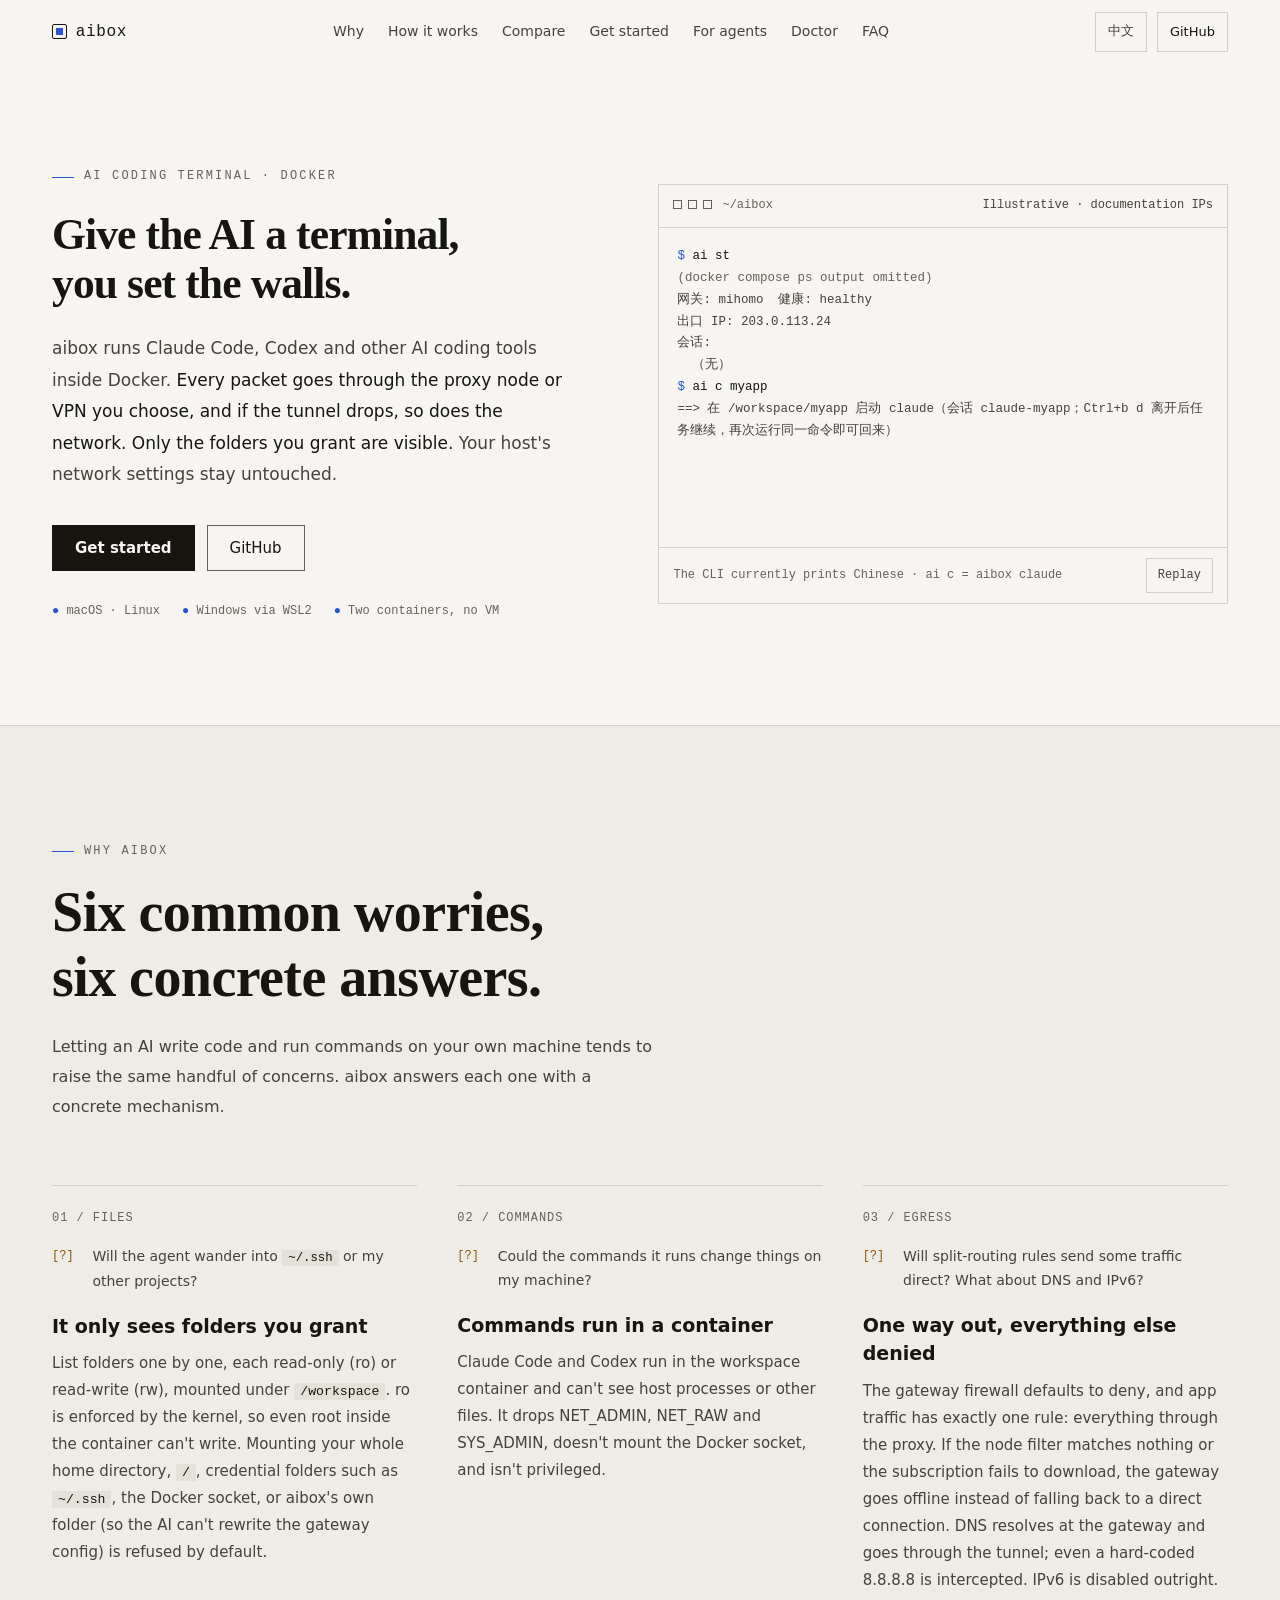
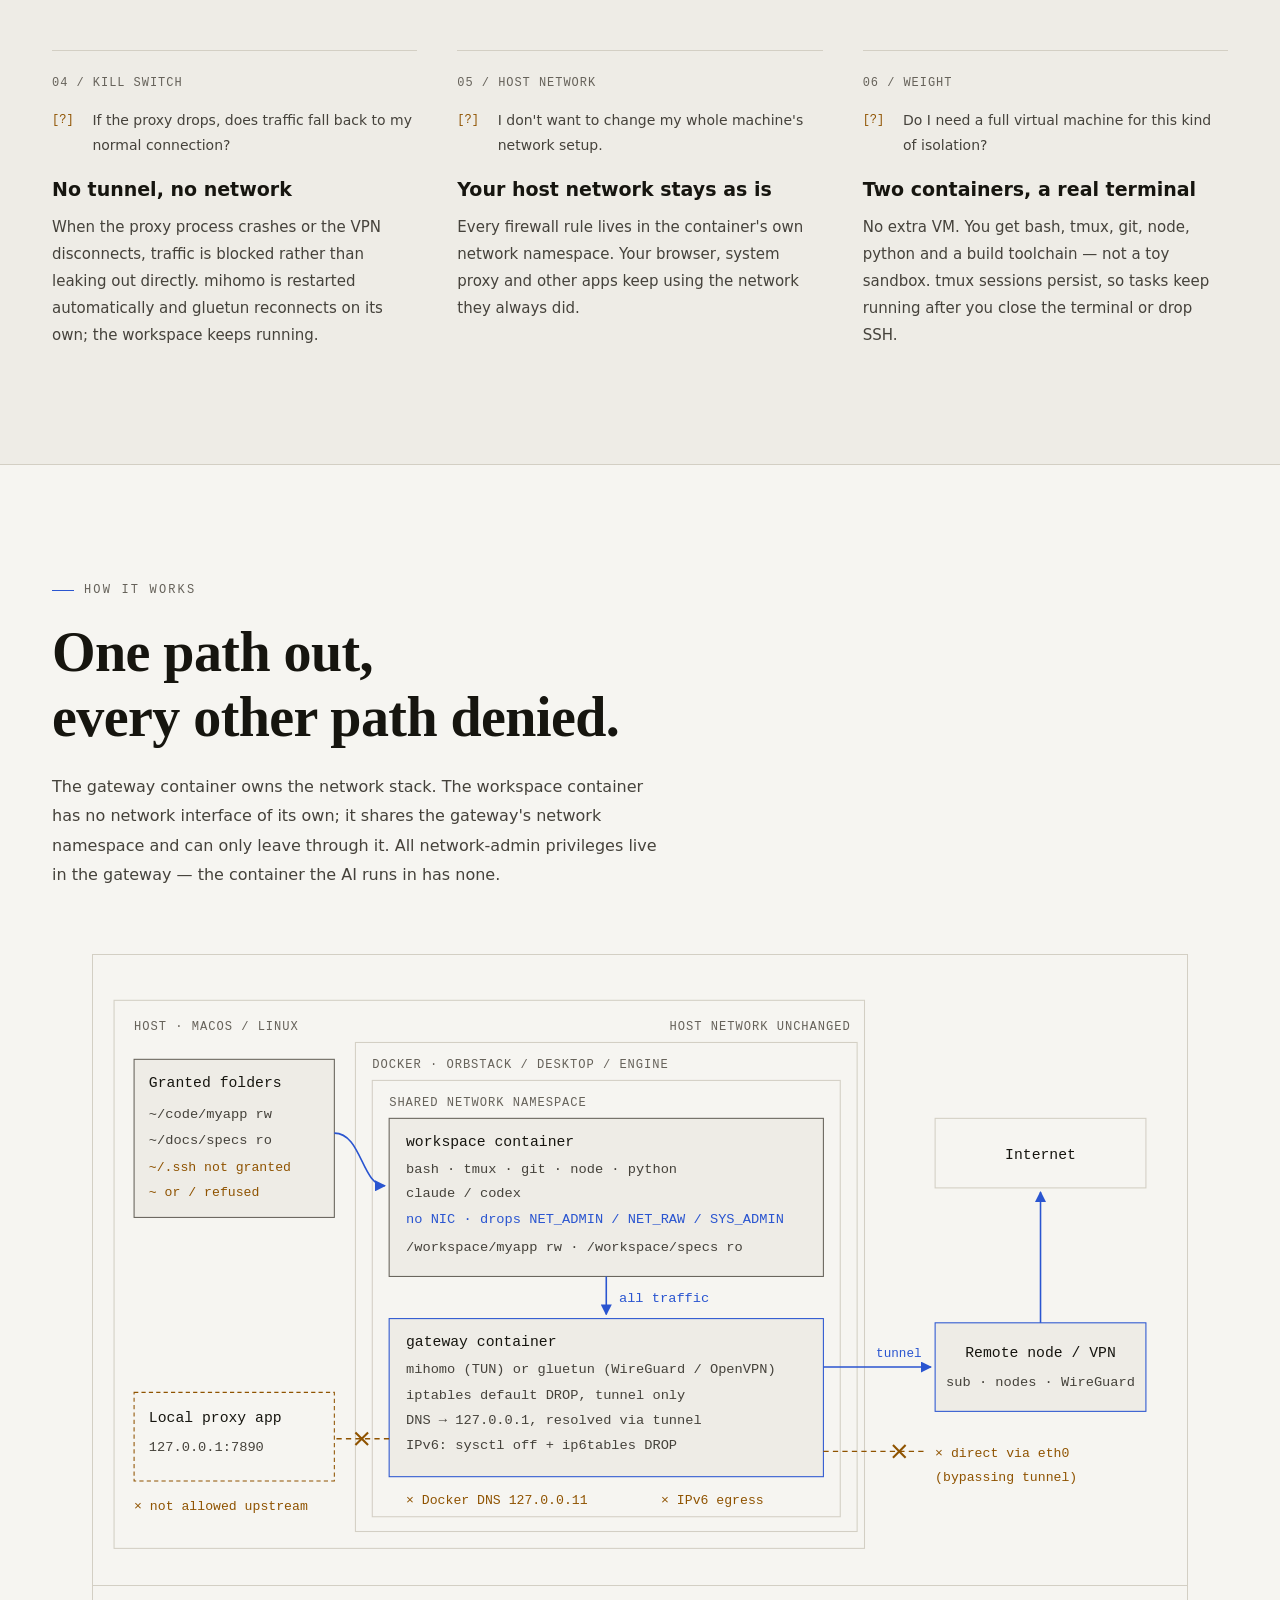
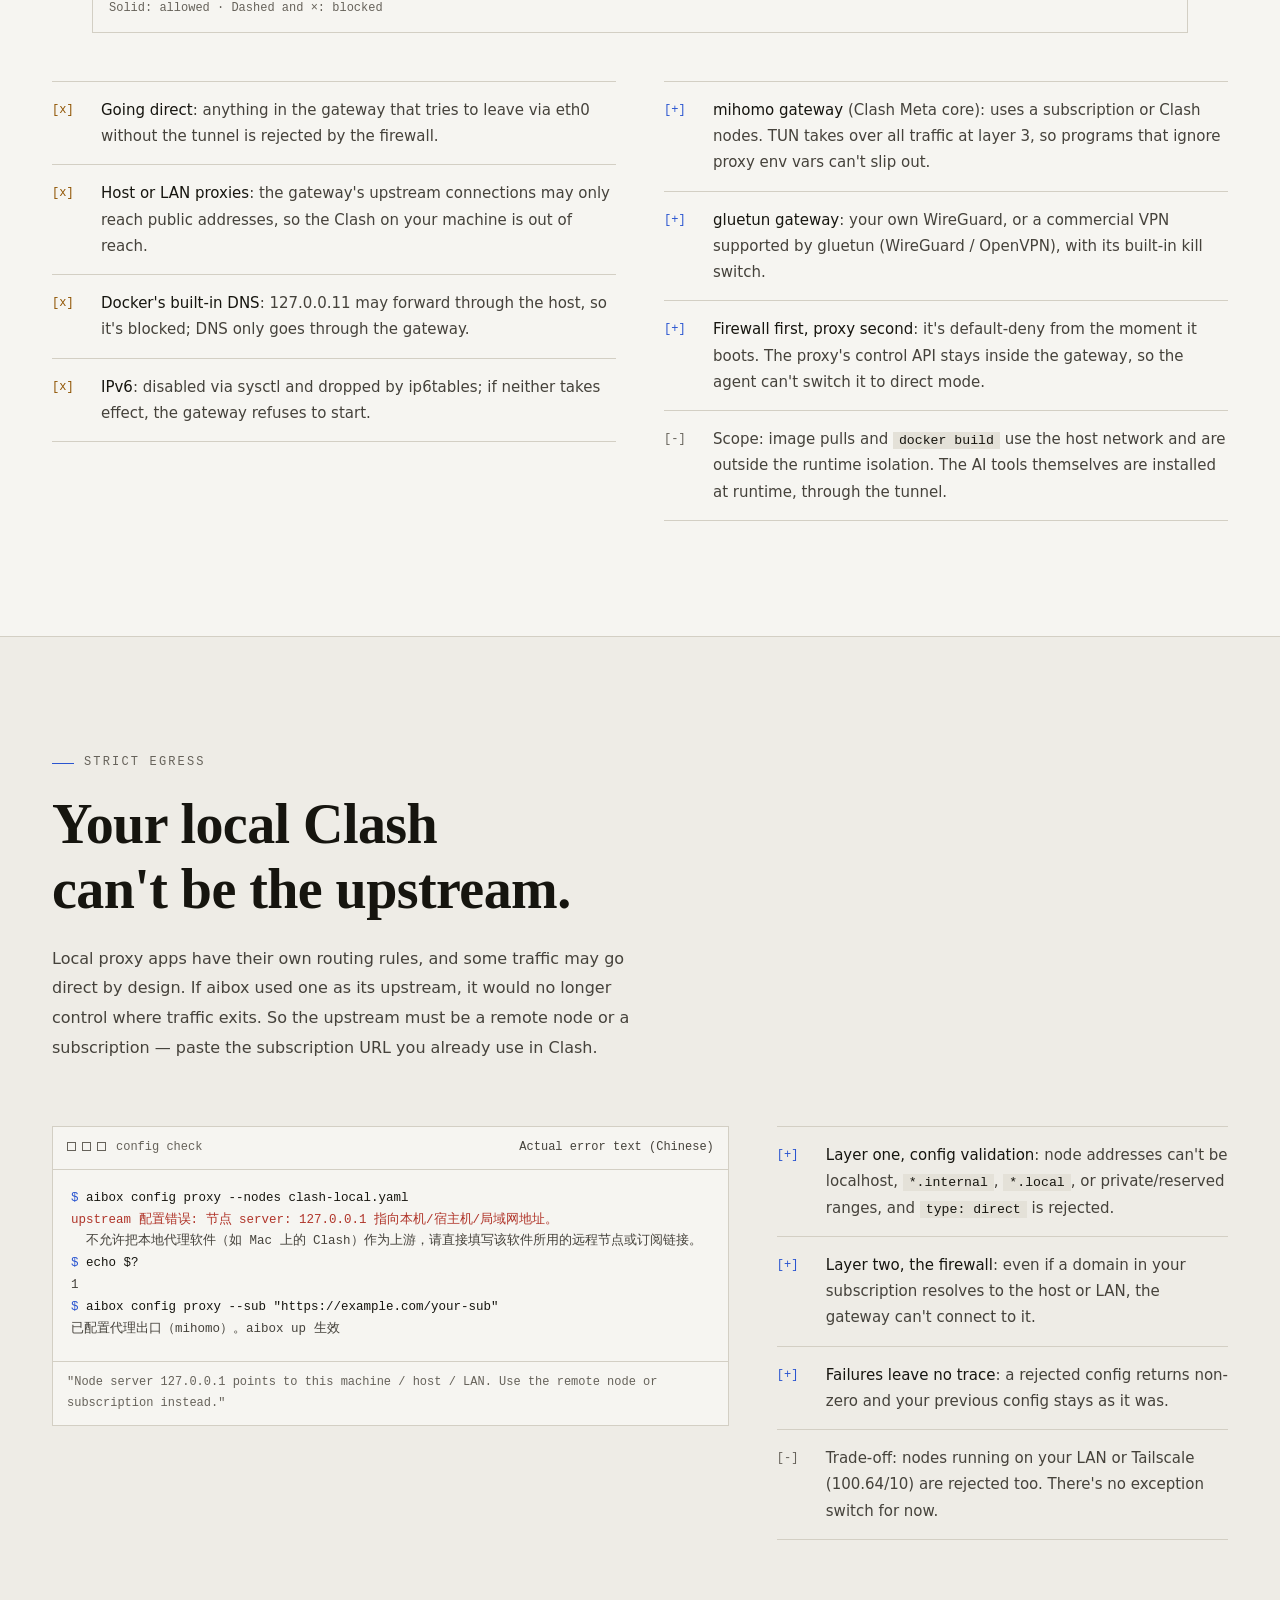
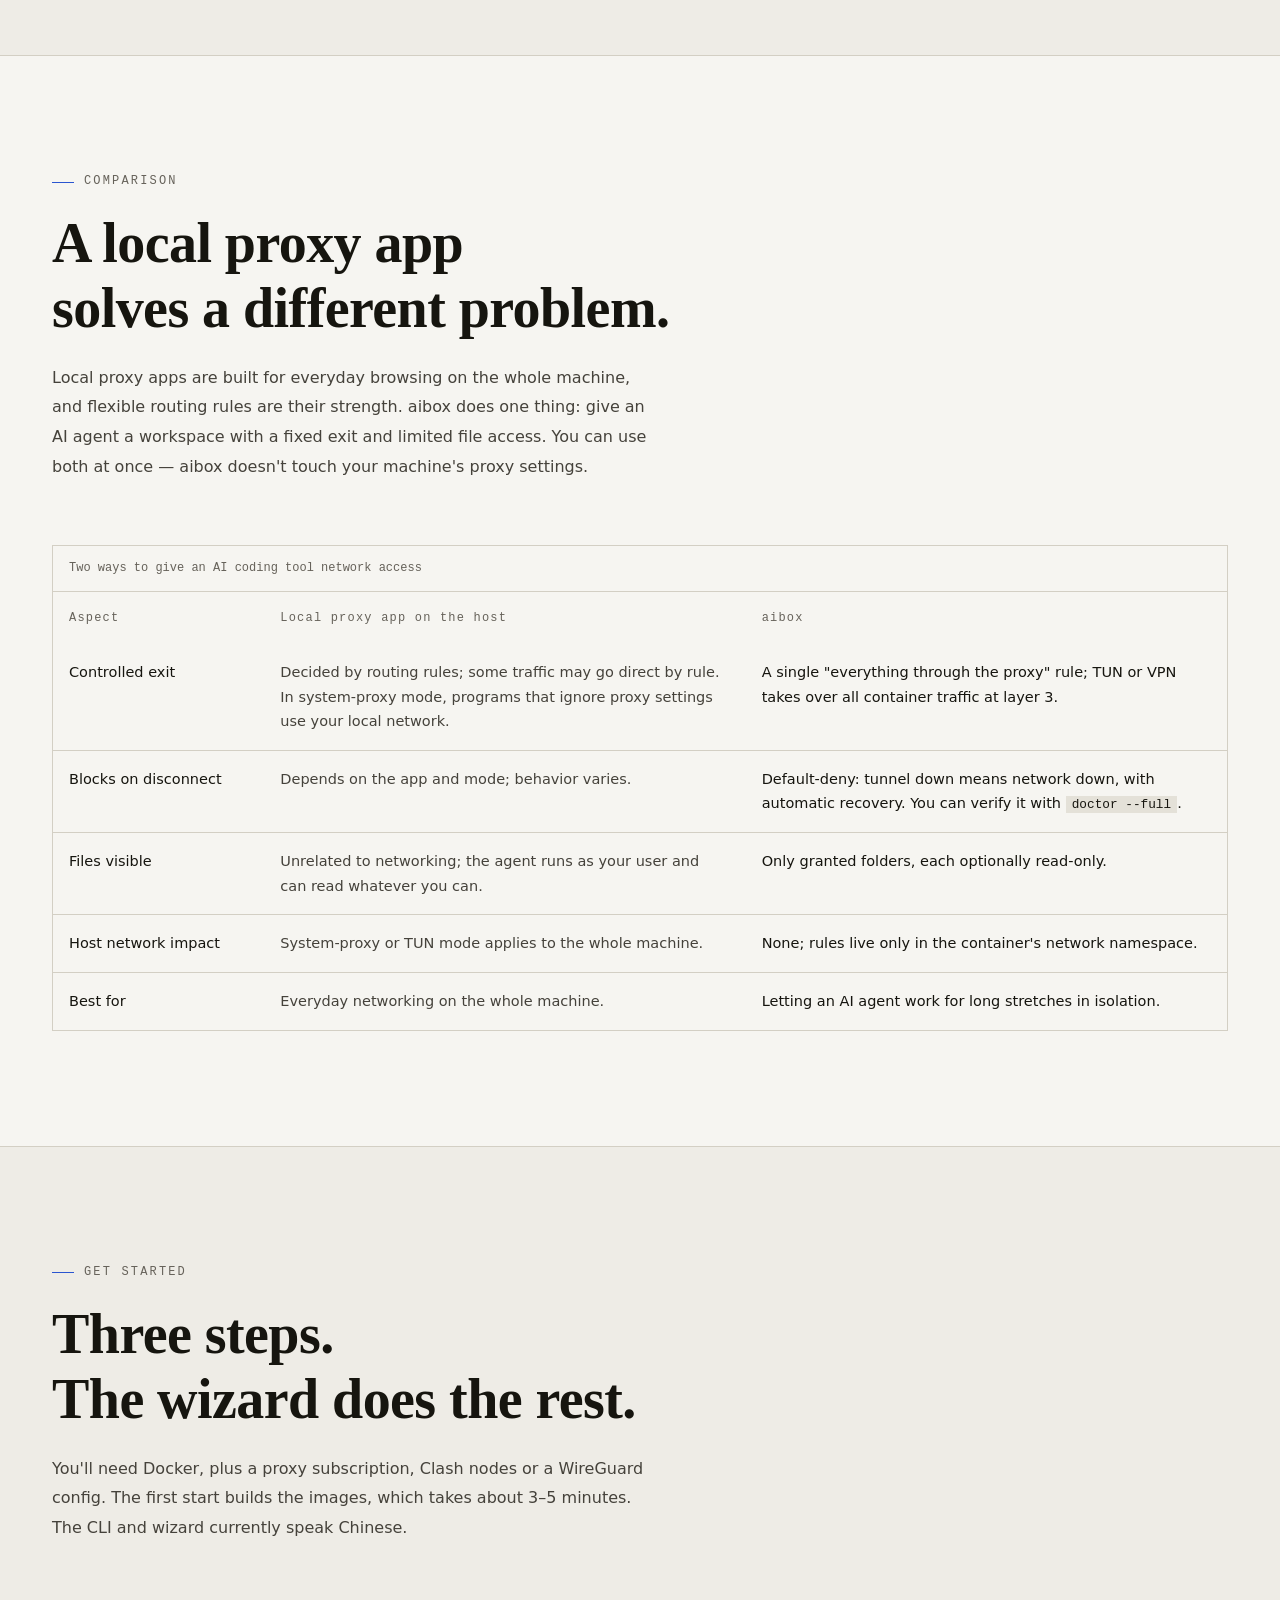
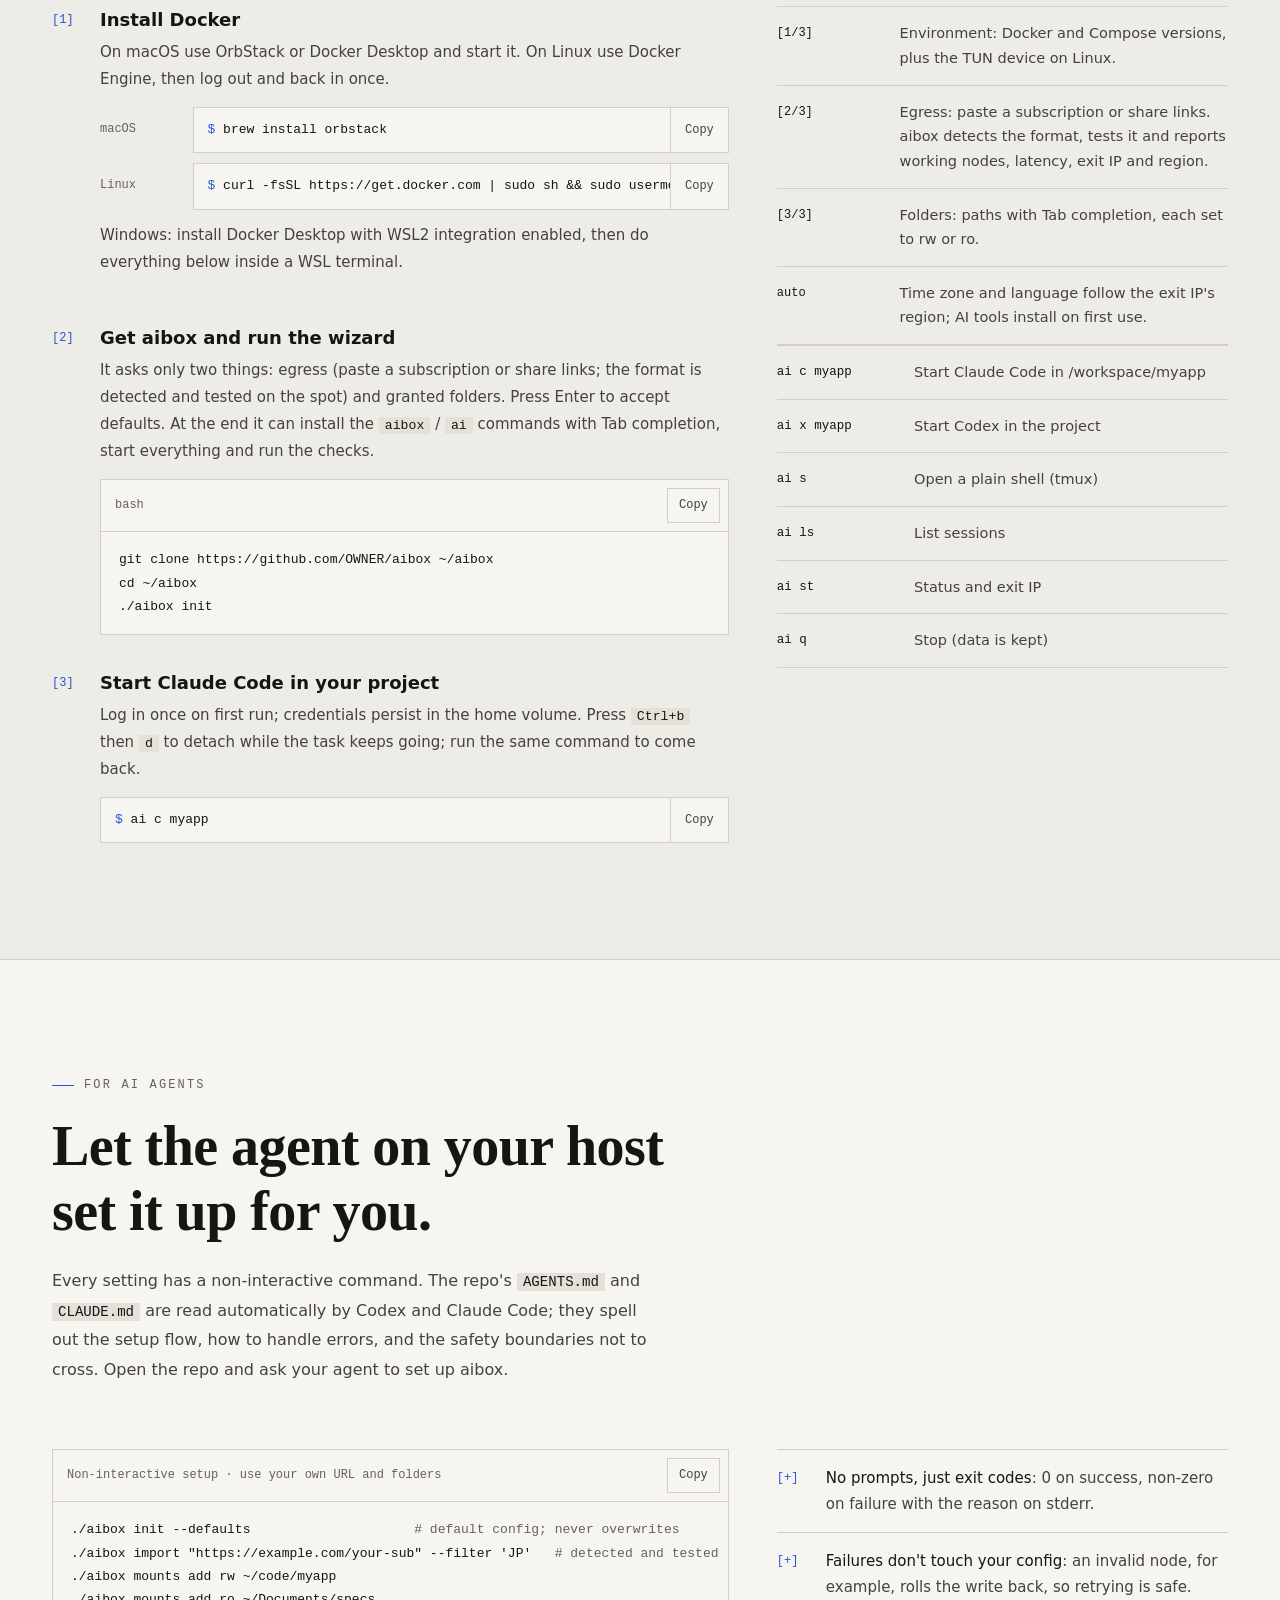
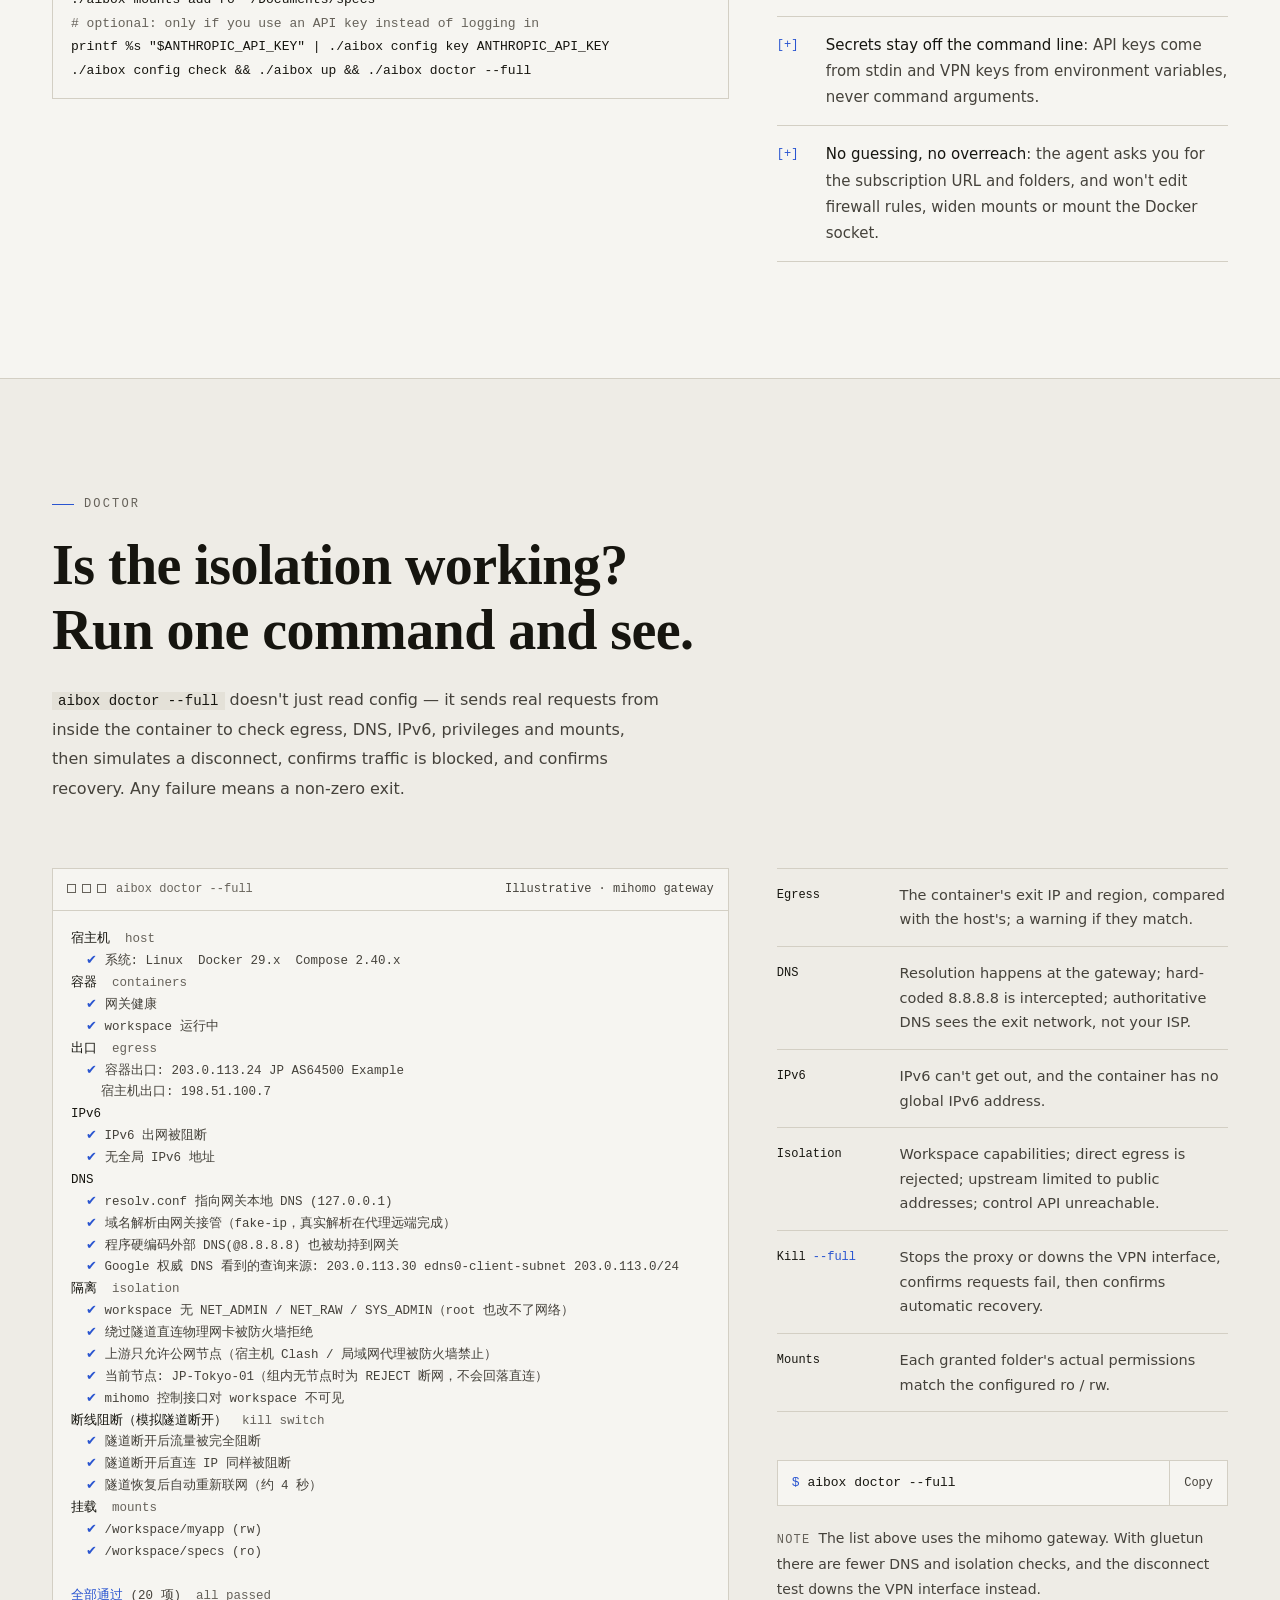
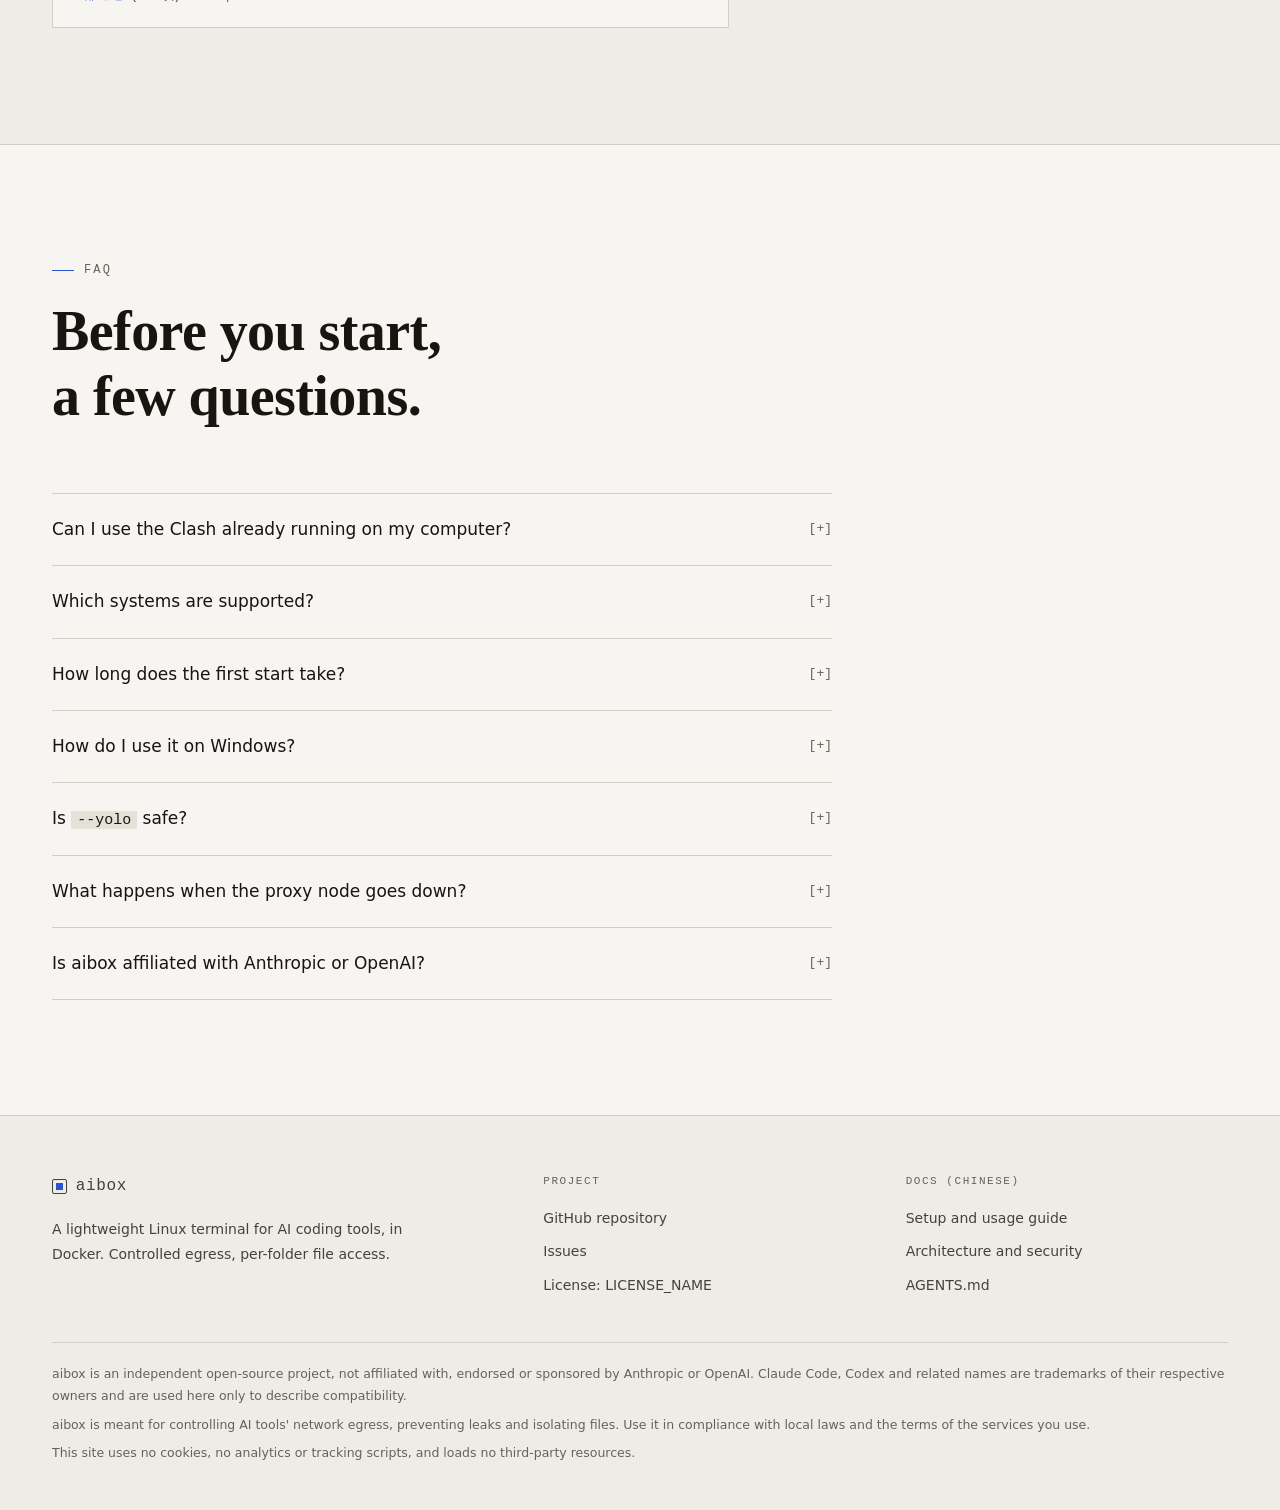
==== commit c19488d6: "简化配置：导入后实测节点，时区和语言跟随出口 IP，AI 工具按需安装 - 导入订阅/分享链接后用临时网关容器实测：可用节点数、延迟、出口 IP 与地区；   测试不通过时恢复原配置（--no-tes" ====
--- a/site/en/index.html
+++ b/site/en/index.html
@@ -325,7 +325,7 @@
   <div class="shell">
     <p class="eyebrow">GET STARTED</p>
     <h2 class="h2" id="start-title">Three steps.<br>The wizard does the rest.</h2>
-    <p class="lede">You'll need Docker, plus a proxy subscription, Clash nodes or a WireGuard config. The first start builds images and installs the AI tools, which takes about 3–5 minutes. The CLI and wizard currently speak Chinese.</p>
+    <p class="lede">You'll need Docker, plus a proxy subscription, Clash nodes or a WireGuard config. The first start builds the images, which takes about 3–5 minutes. The CLI and wizard currently speak Chinese.</p>
 
     <div class="two sec-body">
       <ol class="steps">
@@ -349,7 +349,7 @@
           <span class="n">[2]</span>
           <div>
             <h3>Get aibox and run the wizard</h3>
-            <p>It asks about egress, granted folders and AI tools; press Enter to accept defaults. At the end it can install the <code>aibox</code> / <code>ai</code> commands with Tab completion, start everything and run the checks.</p>
+            <p>It asks only two things: egress (paste a subscription or share links; the format is detected and tested on the spot) and granted folders. Press Enter to accept defaults. At the end it can install the <code>aibox</code> / <code>ai</code> commands with Tab completion, start everything and run the checks.</p>
             <div class="code"><div class="code-bar"><span>bash</span><button class="mini copy" type="button" data-target="c-init">Copy</button></div>
 <pre id="c-init">git clone https://github.com/OWNER/aibox ~/aibox
 cd ~/aibox
@@ -367,12 +367,11 @@
       </ol>
 
       <div>
-        <ul class="checks" aria-label="The wizard's five steps">
-          <li><span>[1/5]</span>Environment: Docker and Compose versions, plus the TUN device on Linux.</li>
-          <li><span>[2/5]</span>Egress: subscription, nodes, WireGuard or a commercial VPN. Required.</li>
-          <li><span>[3/5]</span>Folders: paths with Tab completion, each set to rw or ro.</li>
-          <li><span>[4/5]</span>AI tools: which tools, port mappings, API keys (skip if you log in with an account).</li>
-          <li><span>[5/5]</span>Other: time zone, mirror for faster builds; SELinux only if detected.</li>
+        <ul class="checks" aria-label="The wizard's three steps">
+          <li><span>[1/3]</span>Environment: Docker and Compose versions, plus the TUN device on Linux.</li>
+          <li><span>[2/3]</span>Egress: paste a subscription or share links. aibox detects the format, tests it and reports working nodes, latency, exit IP and region.</li>
+          <li><span>[3/3]</span>Folders: paths with Tab completion, each set to rw or ro.</li>
+          <li><span>auto</span>Time zone and language follow the exit IP's region; AI tools install on first use.</li>
         </ul>
         <ul class="checks cmds below" aria-label="Everyday commands">
           <li><span><code>ai c myapp</code></span>Start Claude Code in /workspace/myapp</li>
@@ -397,10 +396,9 @@
       <div class="code">
         <div class="code-bar"><span>Non-interactive setup · use your own URL and folders</span><button class="mini copy" type="button" data-target="c-agent">Copy</button></div>
 <pre id="c-agent">./aibox init --defaults                     <span class="c"># default config; never overwrites</span>
-./aibox config proxy --sub "https://example.com/your-sub" --filter 'JP'
+./aibox import "https://example.com/your-sub" --filter 'JP'   <span class="c"># detected and tested</span>
 ./aibox mounts add rw ~/code/myapp
 ./aibox mounts add ro ~/Documents/specs
-./aibox config tools claude codex
 <span class="c"># optional: only if you use an API key instead of logging in</span>
 printf %s "$ANTHROPIC_API_KEY" | ./aibox config key ANTHROPIC_API_KEY
 ./aibox config check &amp;&amp; ./aibox up &amp;&amp; ./aibox doctor --full</pre>
@@ -494,7 +492,7 @@
       <details>
         <summary><span>How long does the first start take?</span></summary>
         <div class="ans">
-          <p>About 3–5 minutes: two images are built, then the AI tools you chose are installed through the tunnel. Later starts don't rebuild; tools, logins and shell history live in a persistent home volume.</p>
+          <p>About 3–5 minutes, mostly building two images. AI tools are installed through the tunnel the first time you run <code>ai c</code> / <code>ai x</code>. Later starts don't rebuild; tools, logins and shell history live in a persistent home volume.</p>
         </div>
       </details>
       <details>
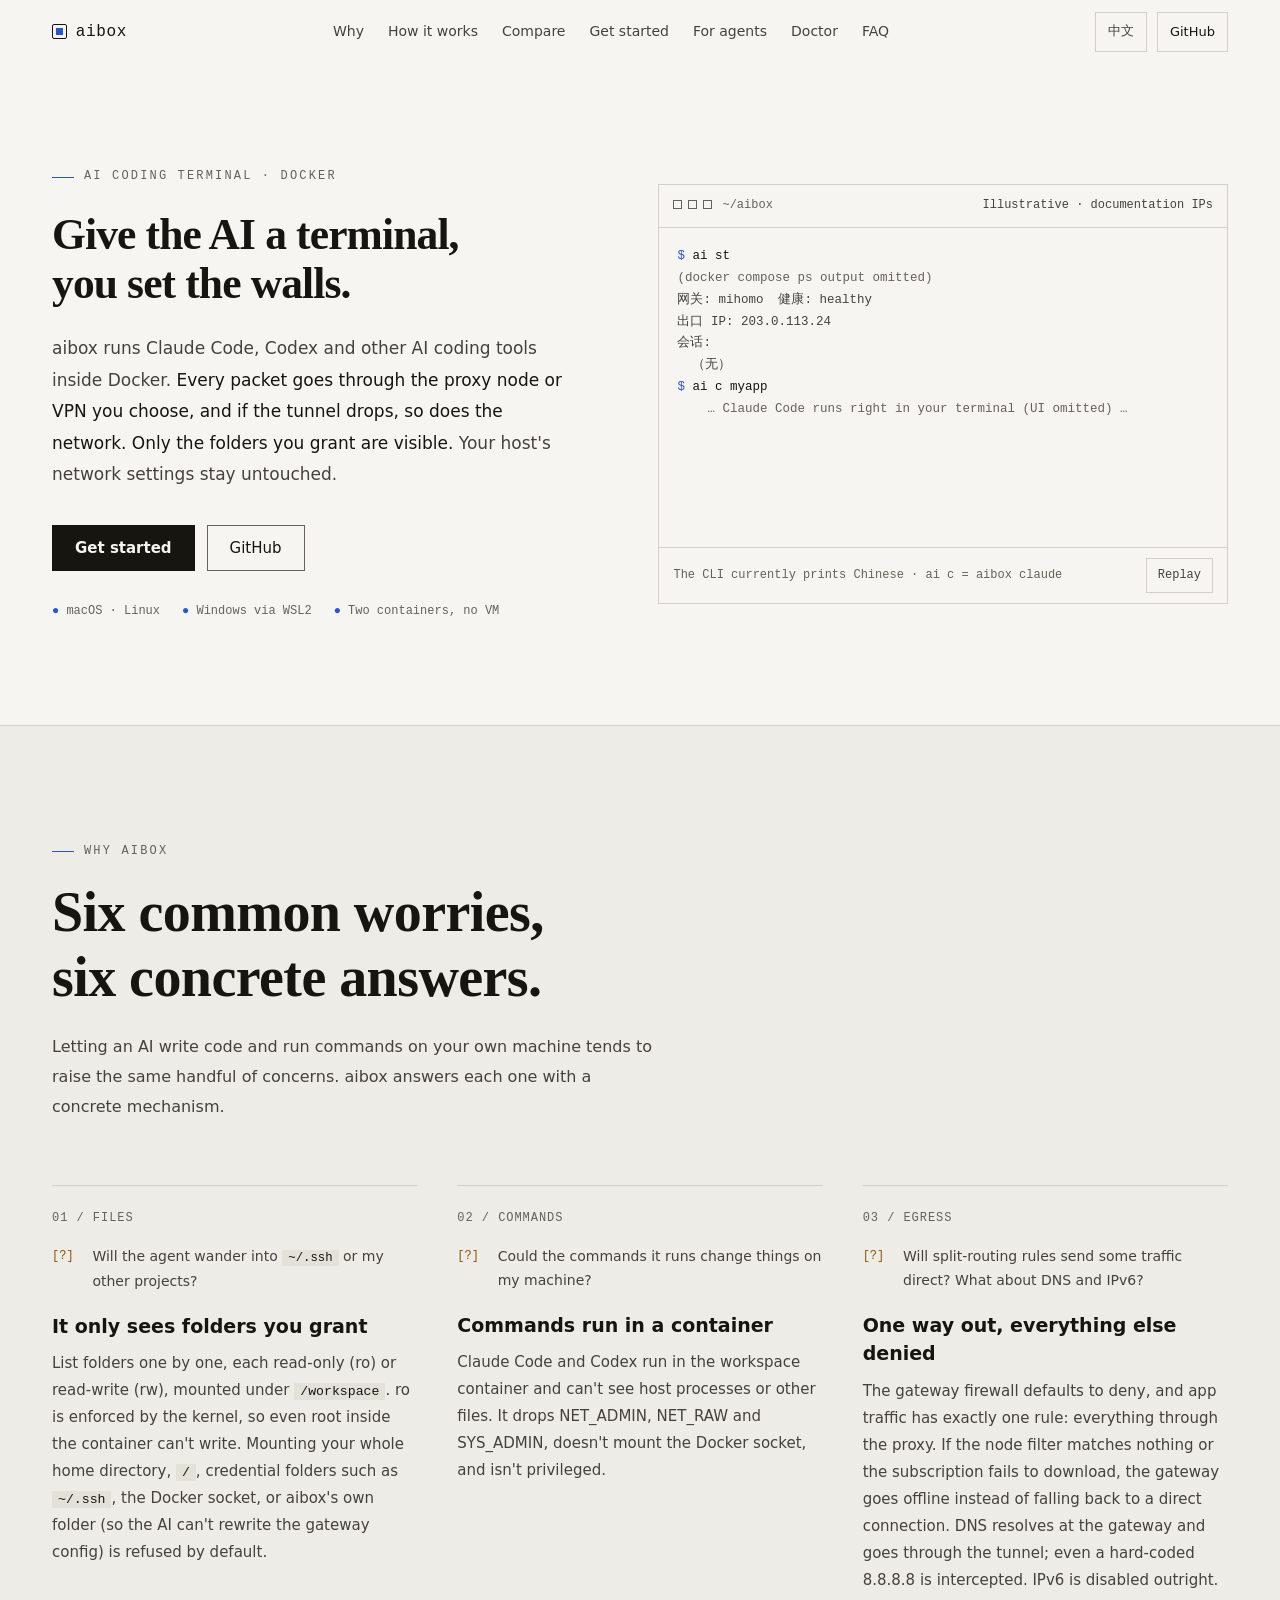
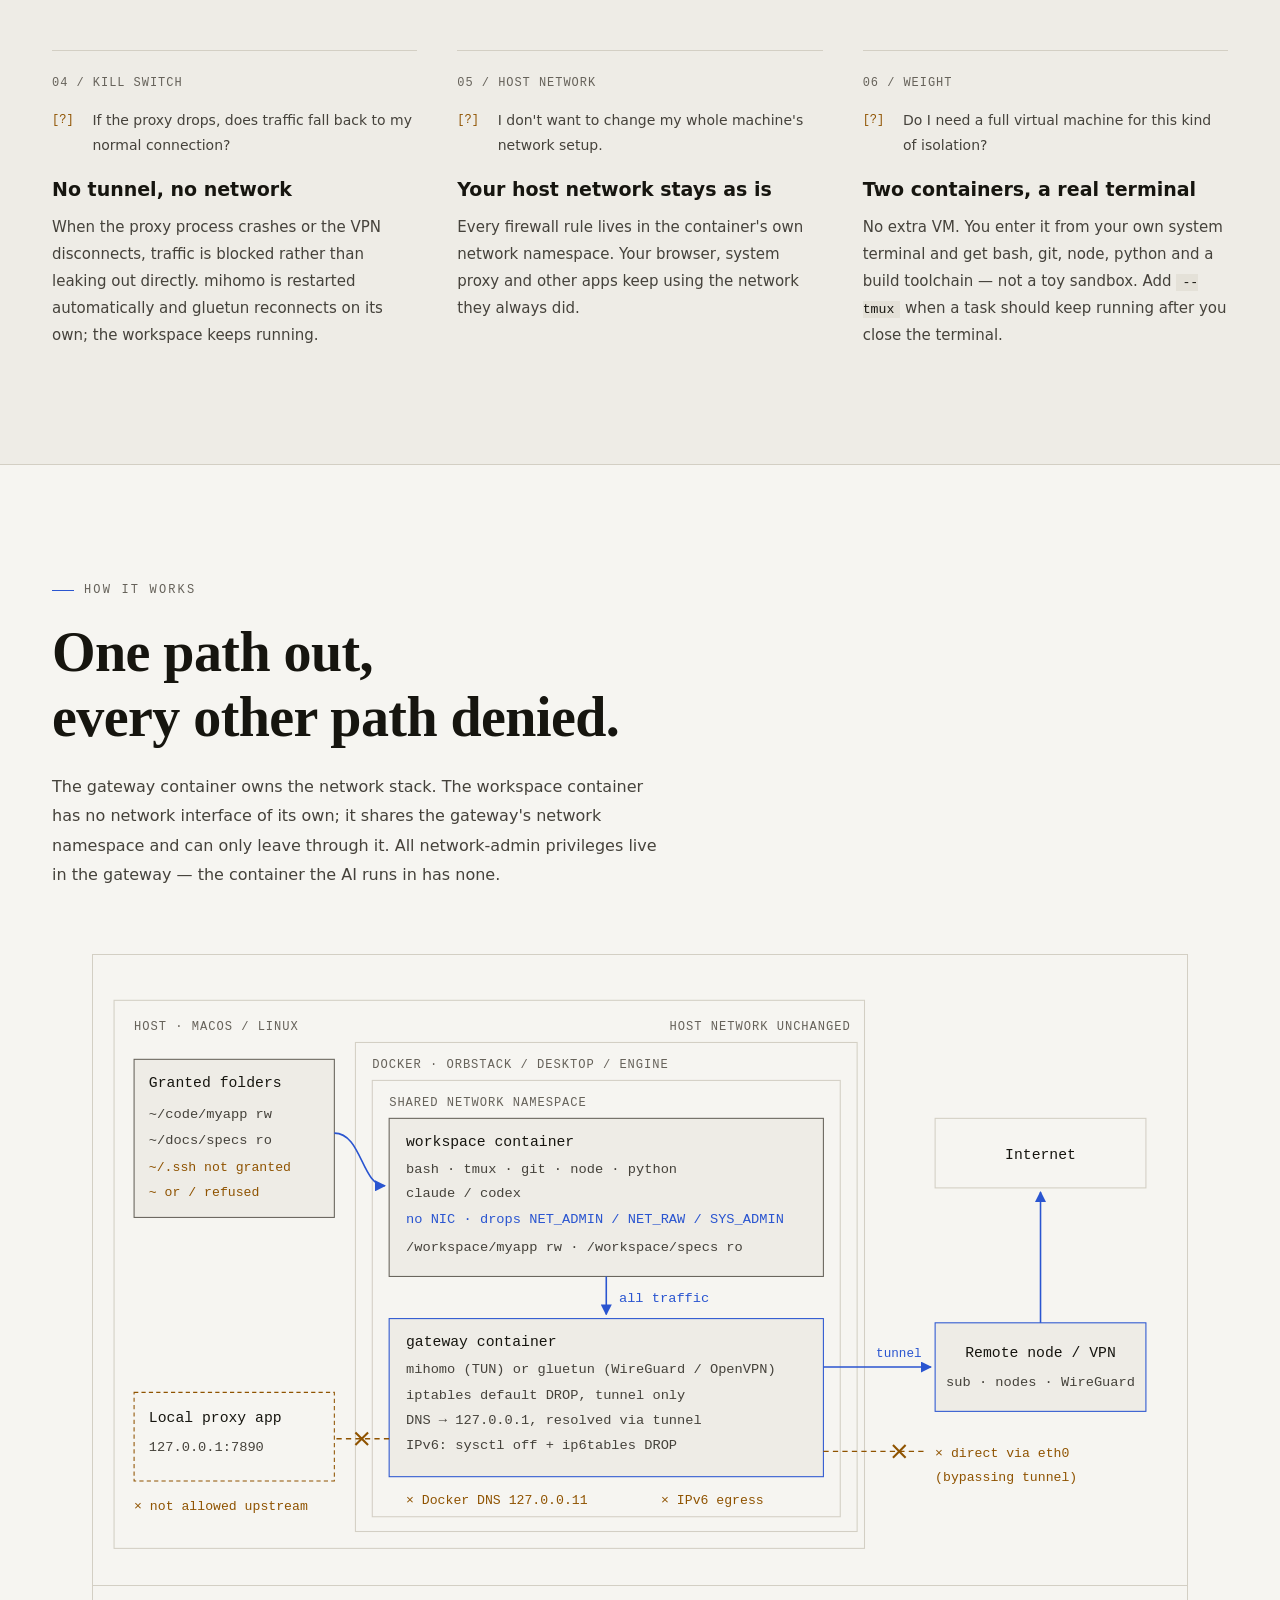
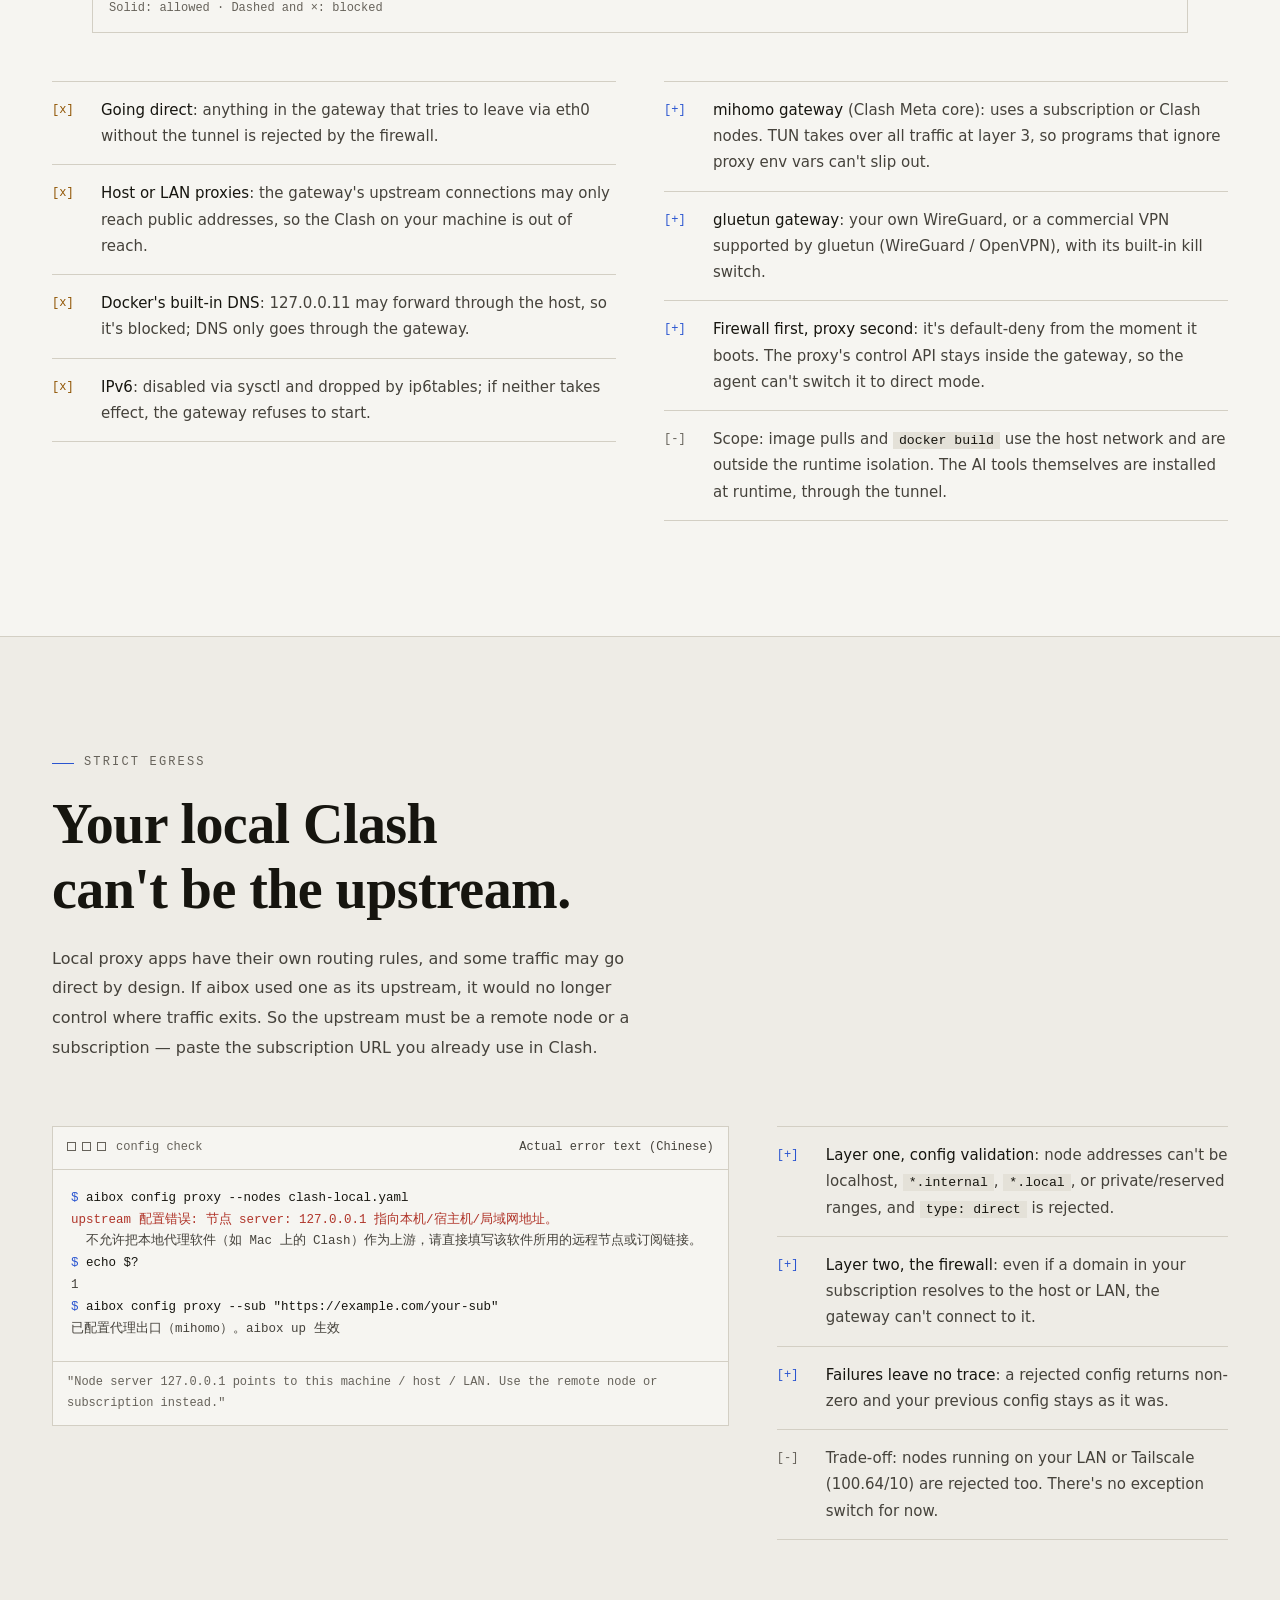
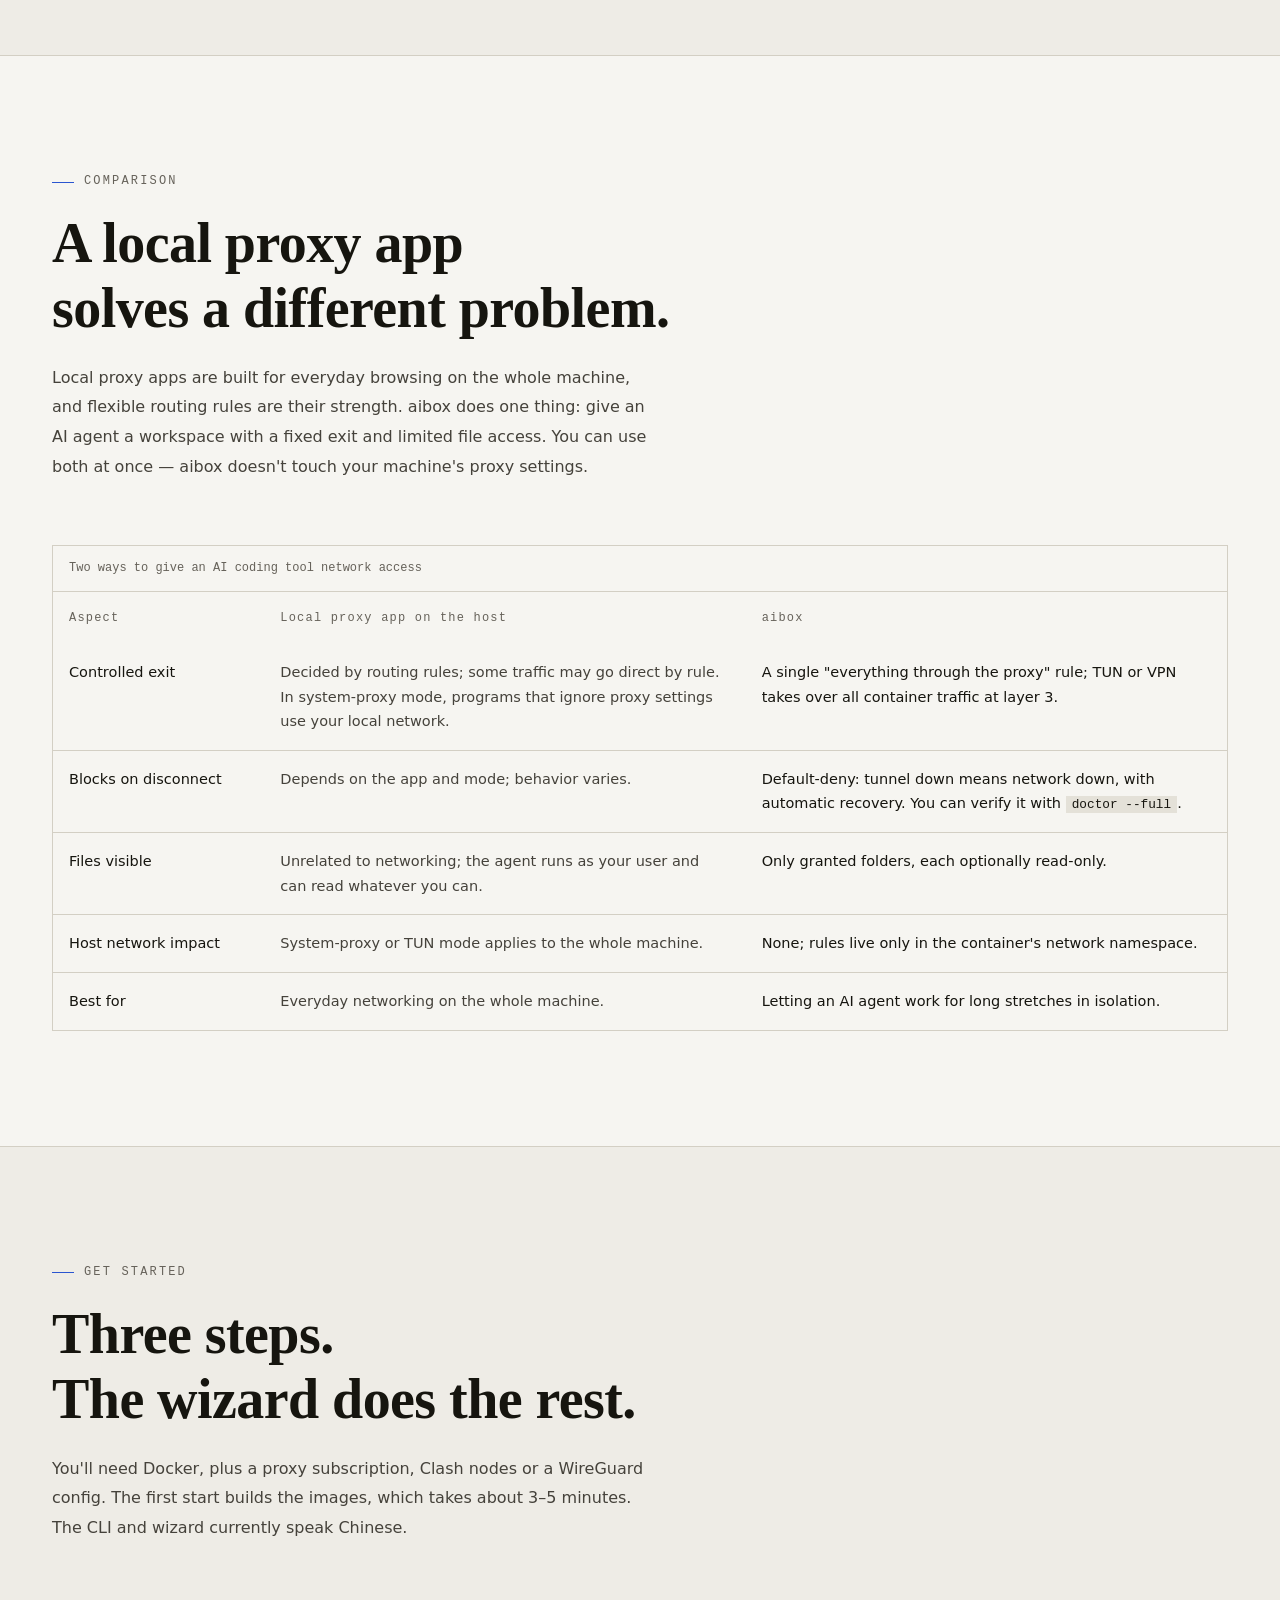
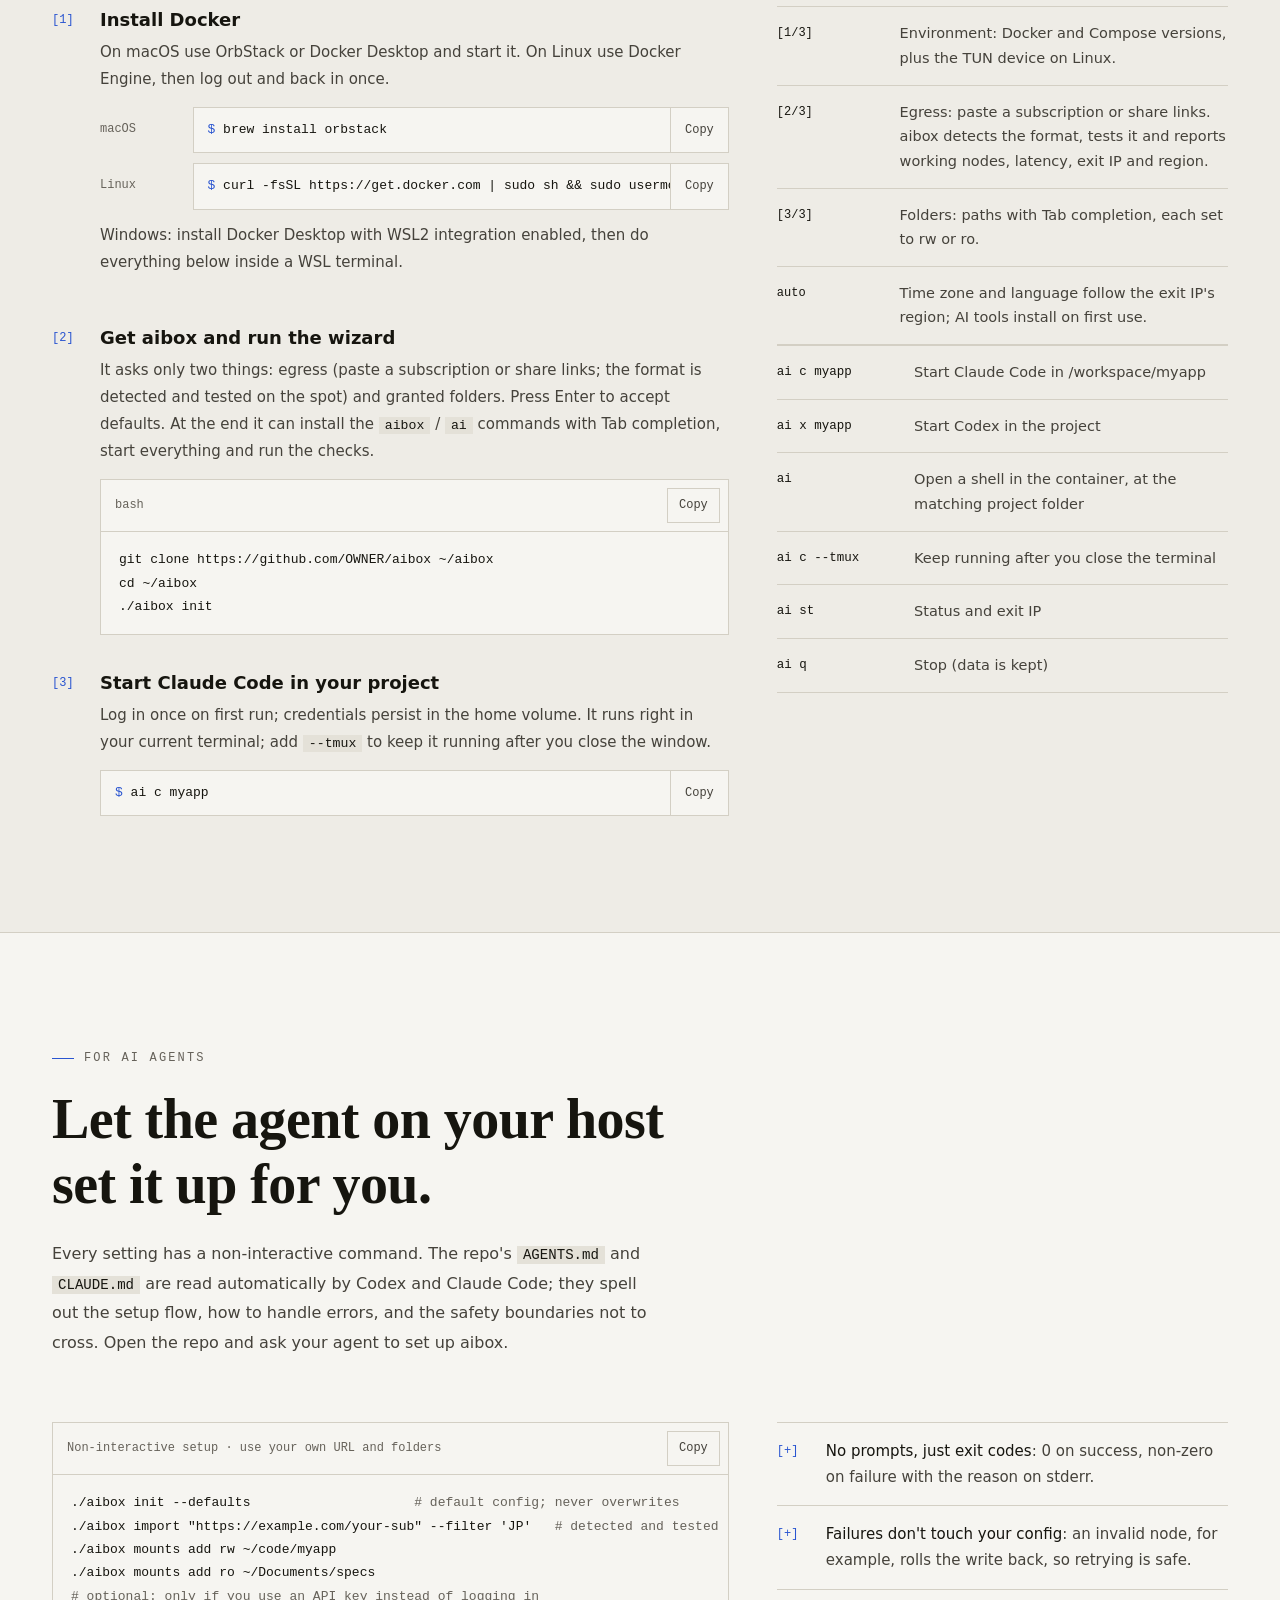
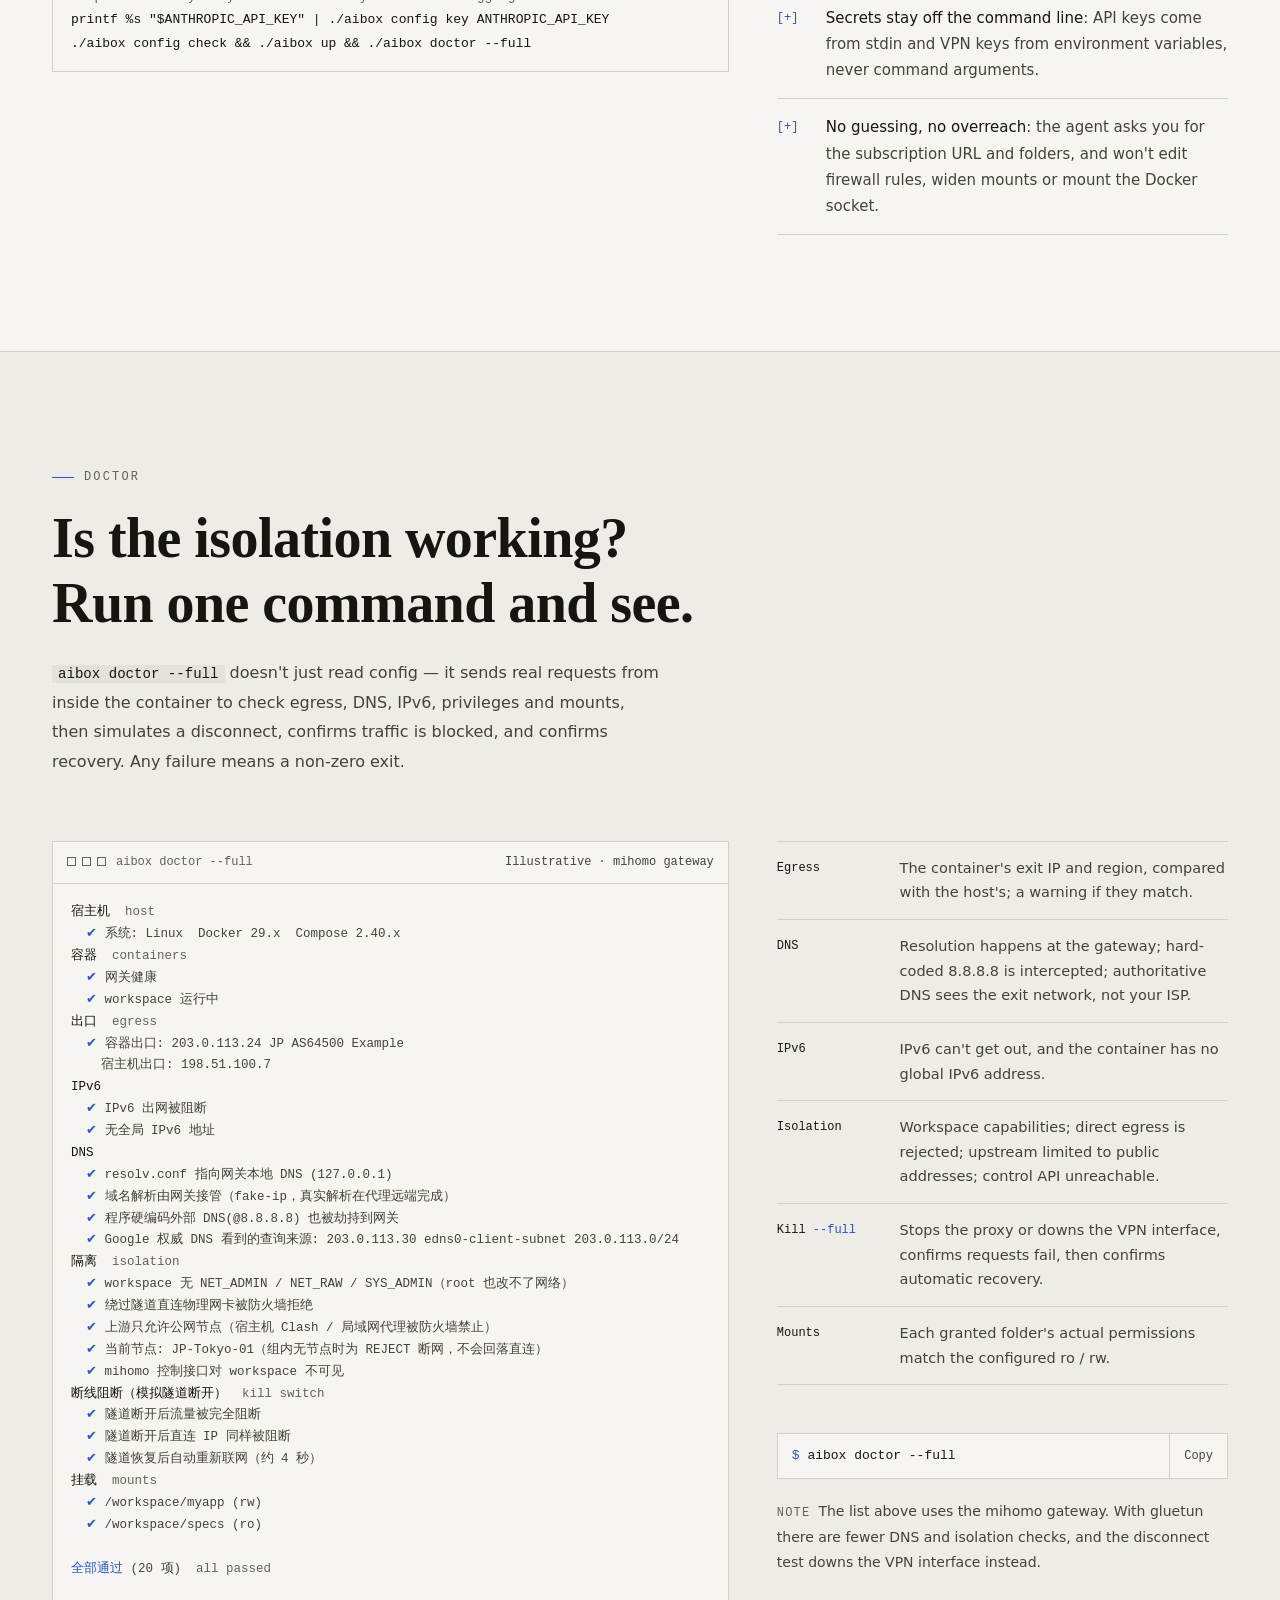
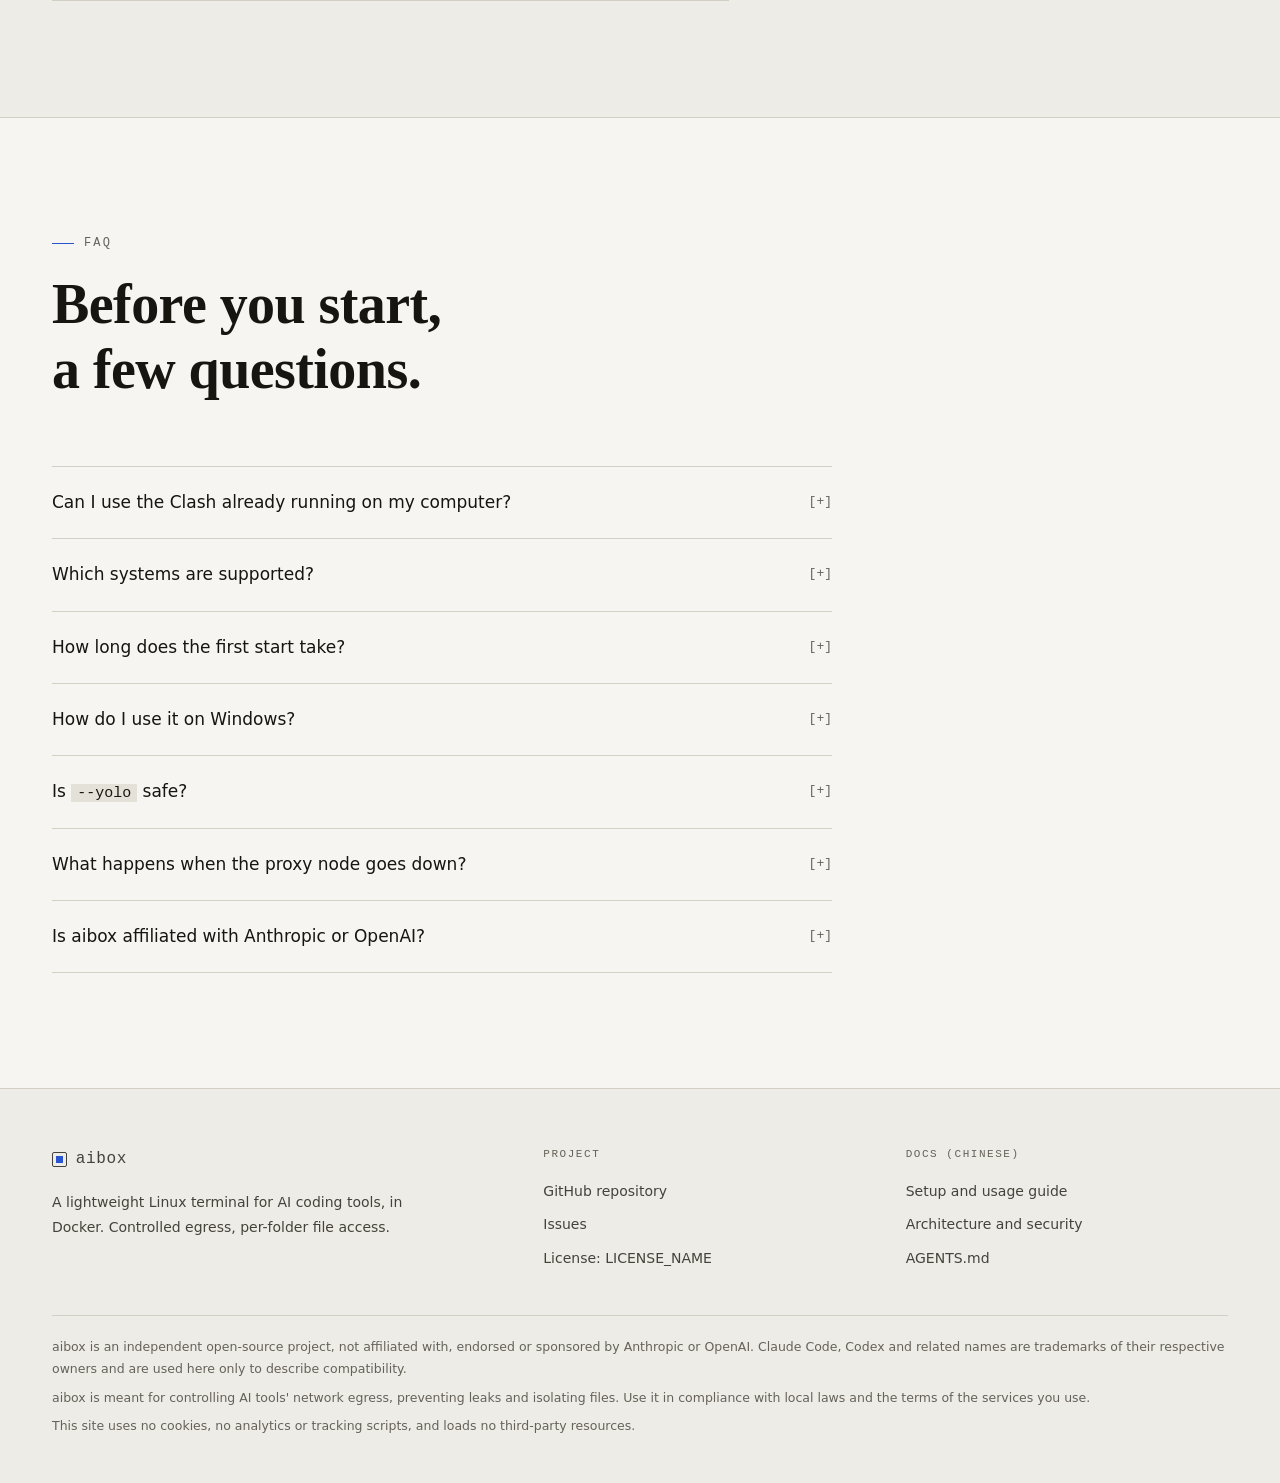
==== commit 651c39ab: "直接使用系统终端：ai 按当前目录进入容器，tmux 改为可选；修复提示符被覆盖 - aibox shell / claude / codex 默认把当前终端直接接进容器（docker exec -i" ====
--- a/site/en/index.html
+++ b/site/en/index.html
@@ -77,11 +77,8 @@
 会话:
   （无）
 <span class="ps">$ </span><span class="cm">ai c myapp</span>
-<span class="ok">==&gt;</span> 在 /workspace/myapp 启动 claude（会话 claude-myapp；Ctrl+b d 离开后任务继续，再次运行同一命令即可回来）
-<span class="d">    … Claude Code working inside tmux (UI omitted) …</span>
-<span class="d">    [Ctrl+b d to detach; the task keeps running]</span>
-<span class="ps">$ </span><span class="cm">ai ls</span>
-claude-myapp    窗口:1  创建于 Fri Oct 23 10:02:11 2026
+<span class="d">    … Claude Code runs right in your terminal (UI omitted) …</span>
+<span class="d">    [to keep it running after closing the terminal: ai c myapp --tmux]</span>
 </pre>
       <figcaption class="term-foot">
         <span>The CLI currently prints Chinese · ai c = aibox claude</span>
@@ -96,11 +93,8 @@
       {"out": "会话:"},
       {"out": "  （无）", "wait": 700},
       {"cmd": "ai c myapp"},
-      {"out": "==> 在 /workspace/myapp 启动 claude（会话 claude-myapp；Ctrl+b d 离开后任务继续，再次运行同一命令即可回来）", "wait": 700},
-      {"out": "    … Claude Code working inside tmux (UI omitted) …", "cls": "d", "wait": 1200},
-      {"out": "    [Ctrl+b d to detach; the task keeps running]", "cls": "d", "wait": 700},
-      {"cmd": "ai ls"},
-      {"out": "claude-myapp    窗口:1  创建于 Fri Oct 23 10:02:11 2026"}
+      {"out": "    … Claude Code runs right in your terminal (UI omitted) …", "cls": "d", "wait": 1200},
+      {"out": "    [to keep it running after closing the terminal: ai c myapp --tmux]", "cls": "d", "wait": 700}
     ]</script>
   </div>
 </section>
@@ -146,7 +140,7 @@
         <p class="q">06 / WEIGHT</p>
         <p class="worry"><span>Do I need a full virtual machine for this kind of isolation?</span></p>
         <h3>Two containers, a real terminal</h3>
-        <p>No extra VM. You get bash, tmux, git, node, python and a build toolchain — not a toy sandbox. tmux sessions persist, so tasks keep running after you close the terminal or drop SSH.</p>
+        <p>No extra VM. You enter it from your own system terminal and get bash, git, node, python and a build toolchain — not a toy sandbox. Add <code>--tmux</code> when a task should keep running after you close the terminal.</p>
       </article>
     </div>
   </div>
@@ -360,7 +354,7 @@
           <span class="n">[3]</span>
           <div>
             <h3>Start Claude Code in your project</h3>
-            <p>Log in once on first run; credentials persist in the home volume. Press <code>Ctrl+b</code> then <code>d</code> to detach while the task keeps going; run the same command to come back.</p>
+            <p>Log in once on first run; credentials persist in the home volume. It runs right in your current terminal; add <code>--tmux</code> to keep it running after you close the window.</p>
             <div class="cli"><pre id="c-run">ai c myapp</pre><button class="copy" type="button" data-target="c-run">Copy</button></div>
           </div>
         </li>
@@ -376,8 +370,8 @@
         <ul class="checks cmds below" aria-label="Everyday commands">
           <li><span><code>ai c myapp</code></span>Start Claude Code in /workspace/myapp</li>
           <li><span><code>ai x myapp</code></span>Start Codex in the project</li>
-          <li><span><code>ai s</code></span>Open a plain shell (tmux)</li>
-          <li><span><code>ai ls</code></span>List sessions</li>
+          <li><span><code>ai</code></span>Open a shell in the container, at the matching project folder</li>
+          <li><span><code>ai c --tmux</code></span>Keep running after you close the terminal</li>
           <li><span><code>ai st</code></span>Status and exit IP</li>
           <li><span><code>ai q</code></span>Stop (data is kept)</li>
         </ul>
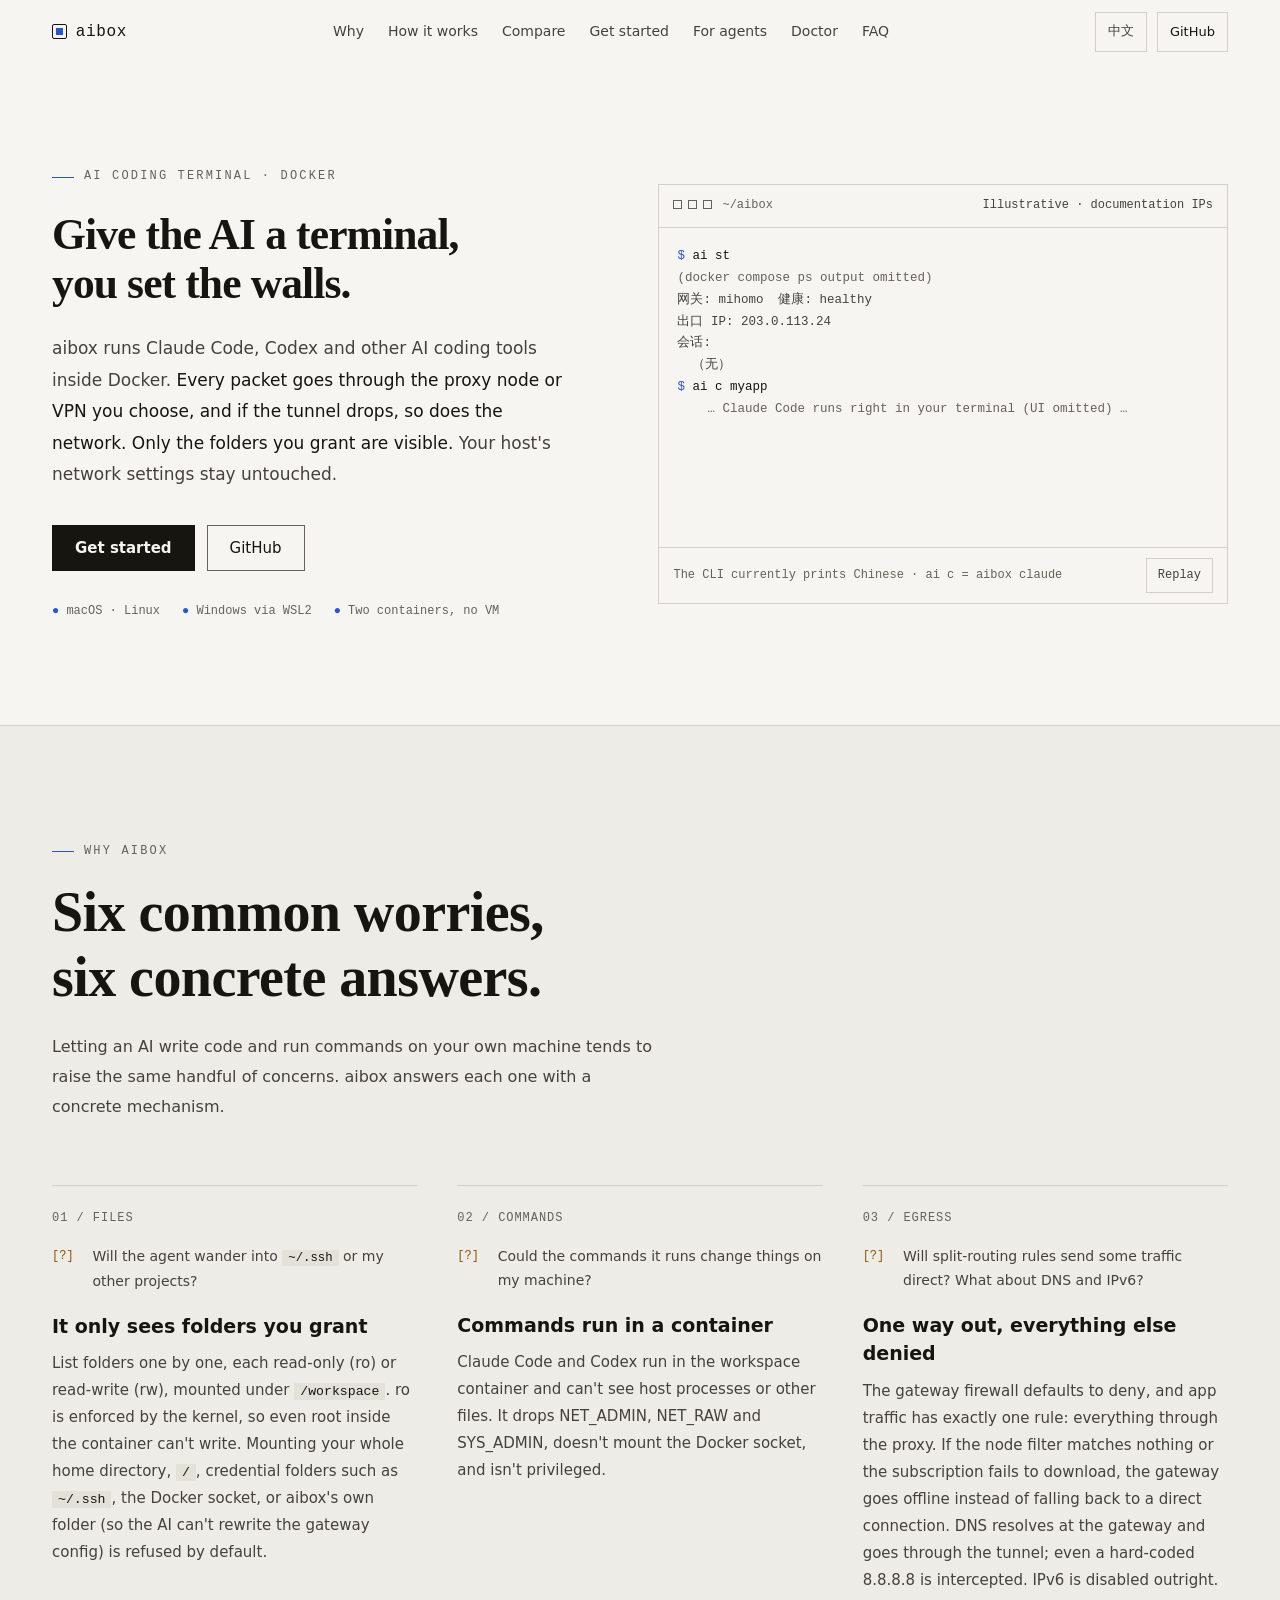
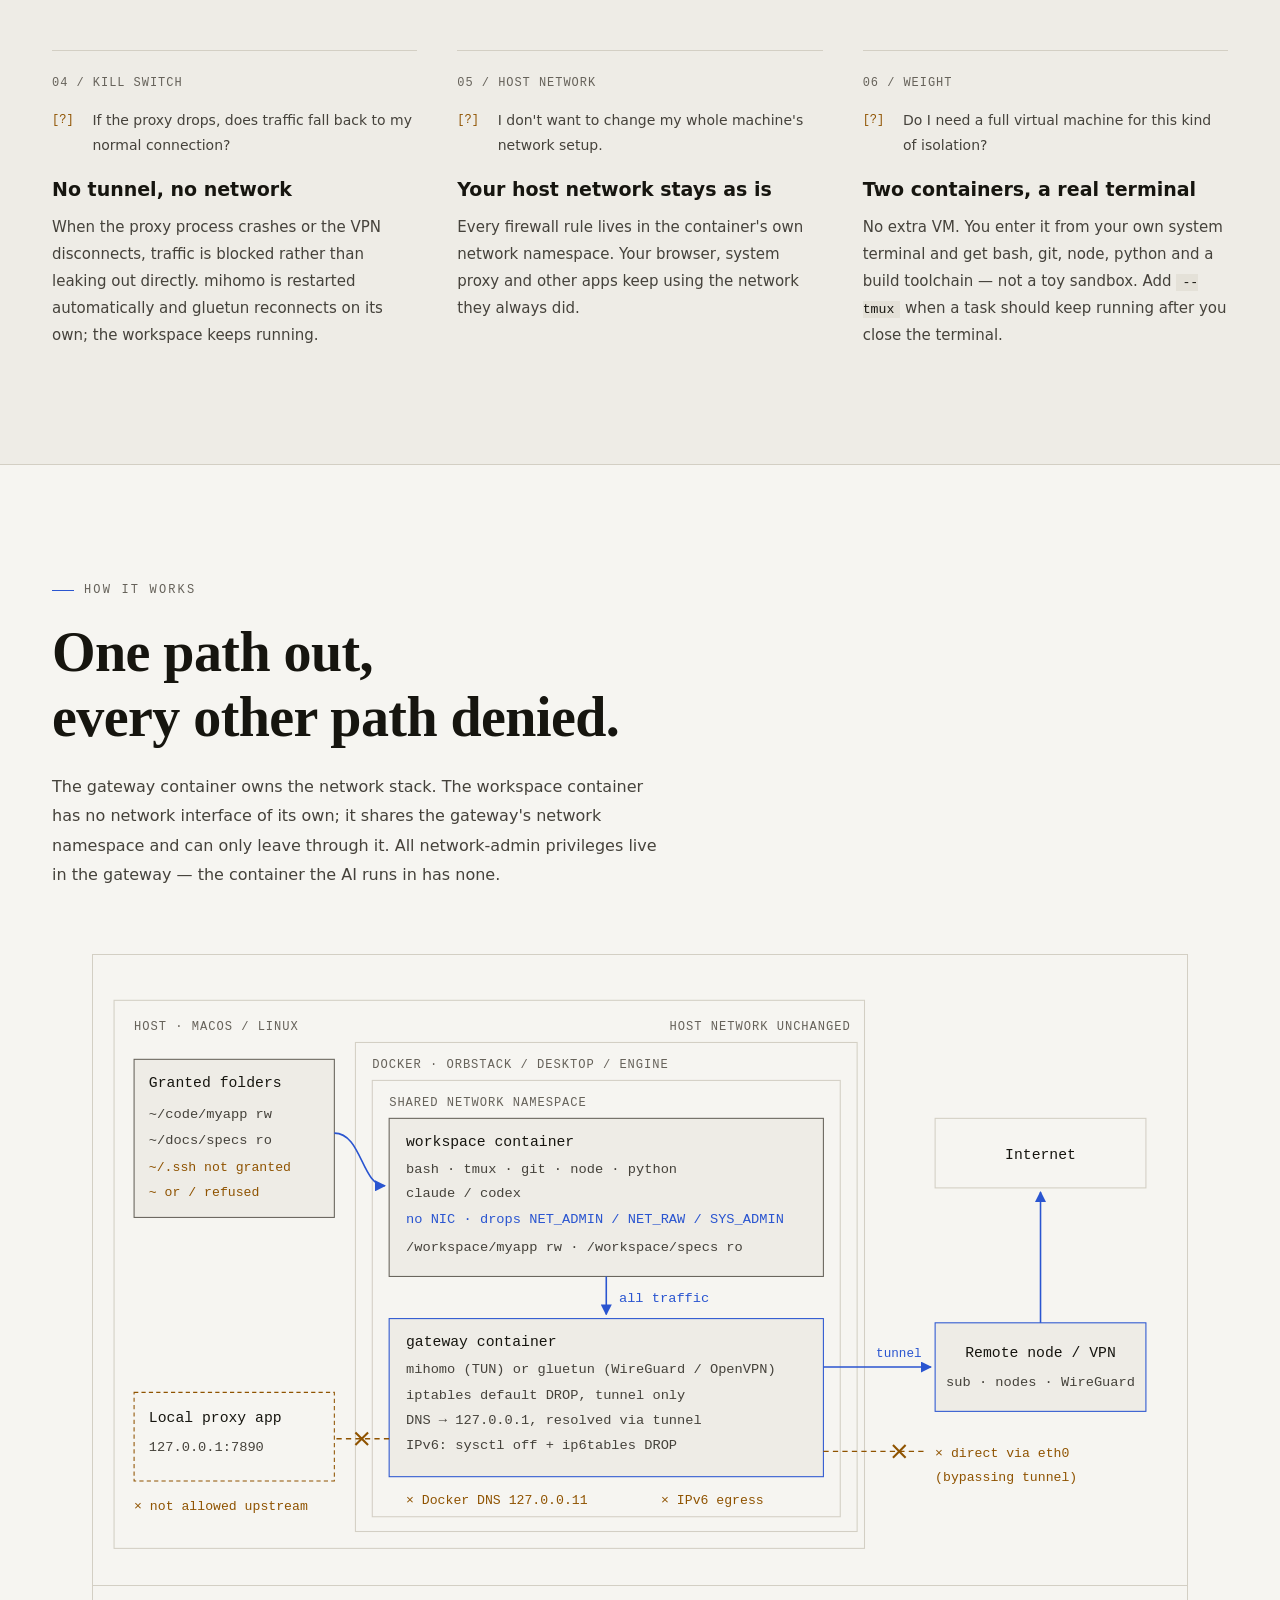
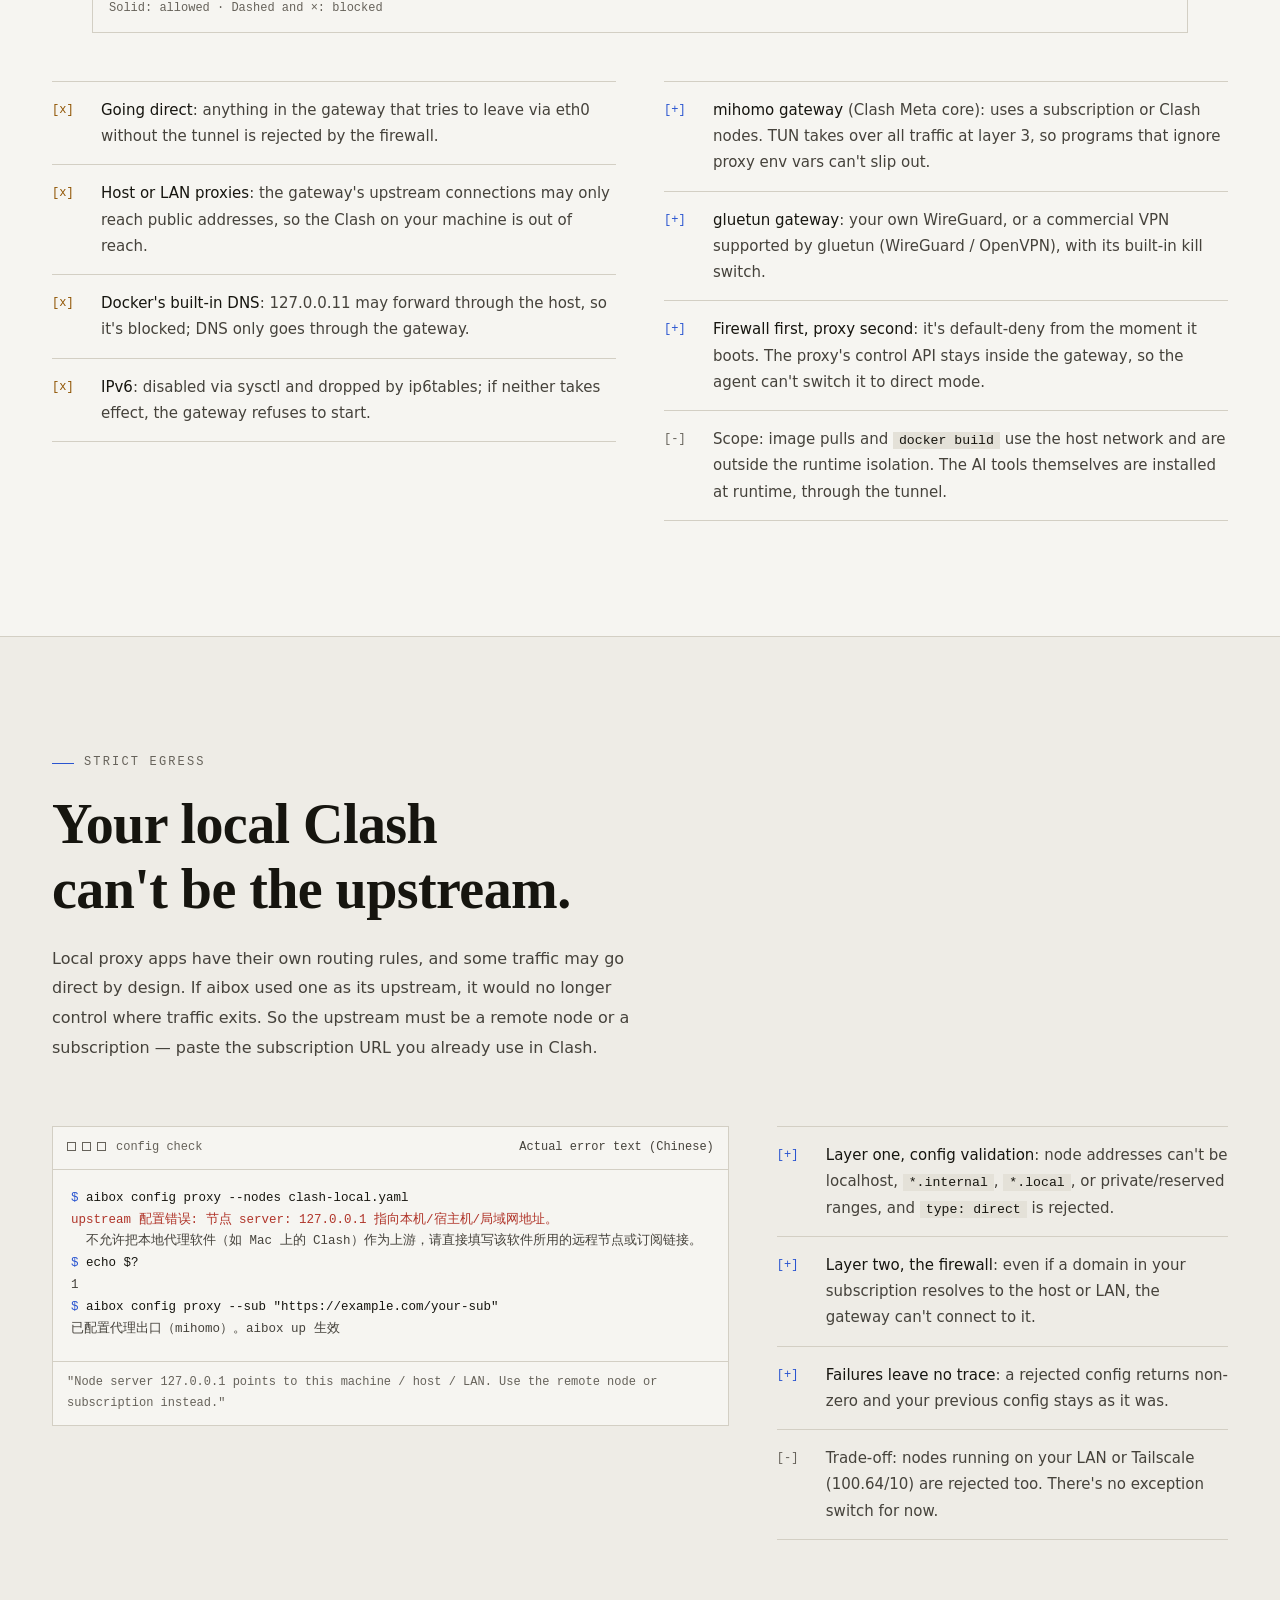
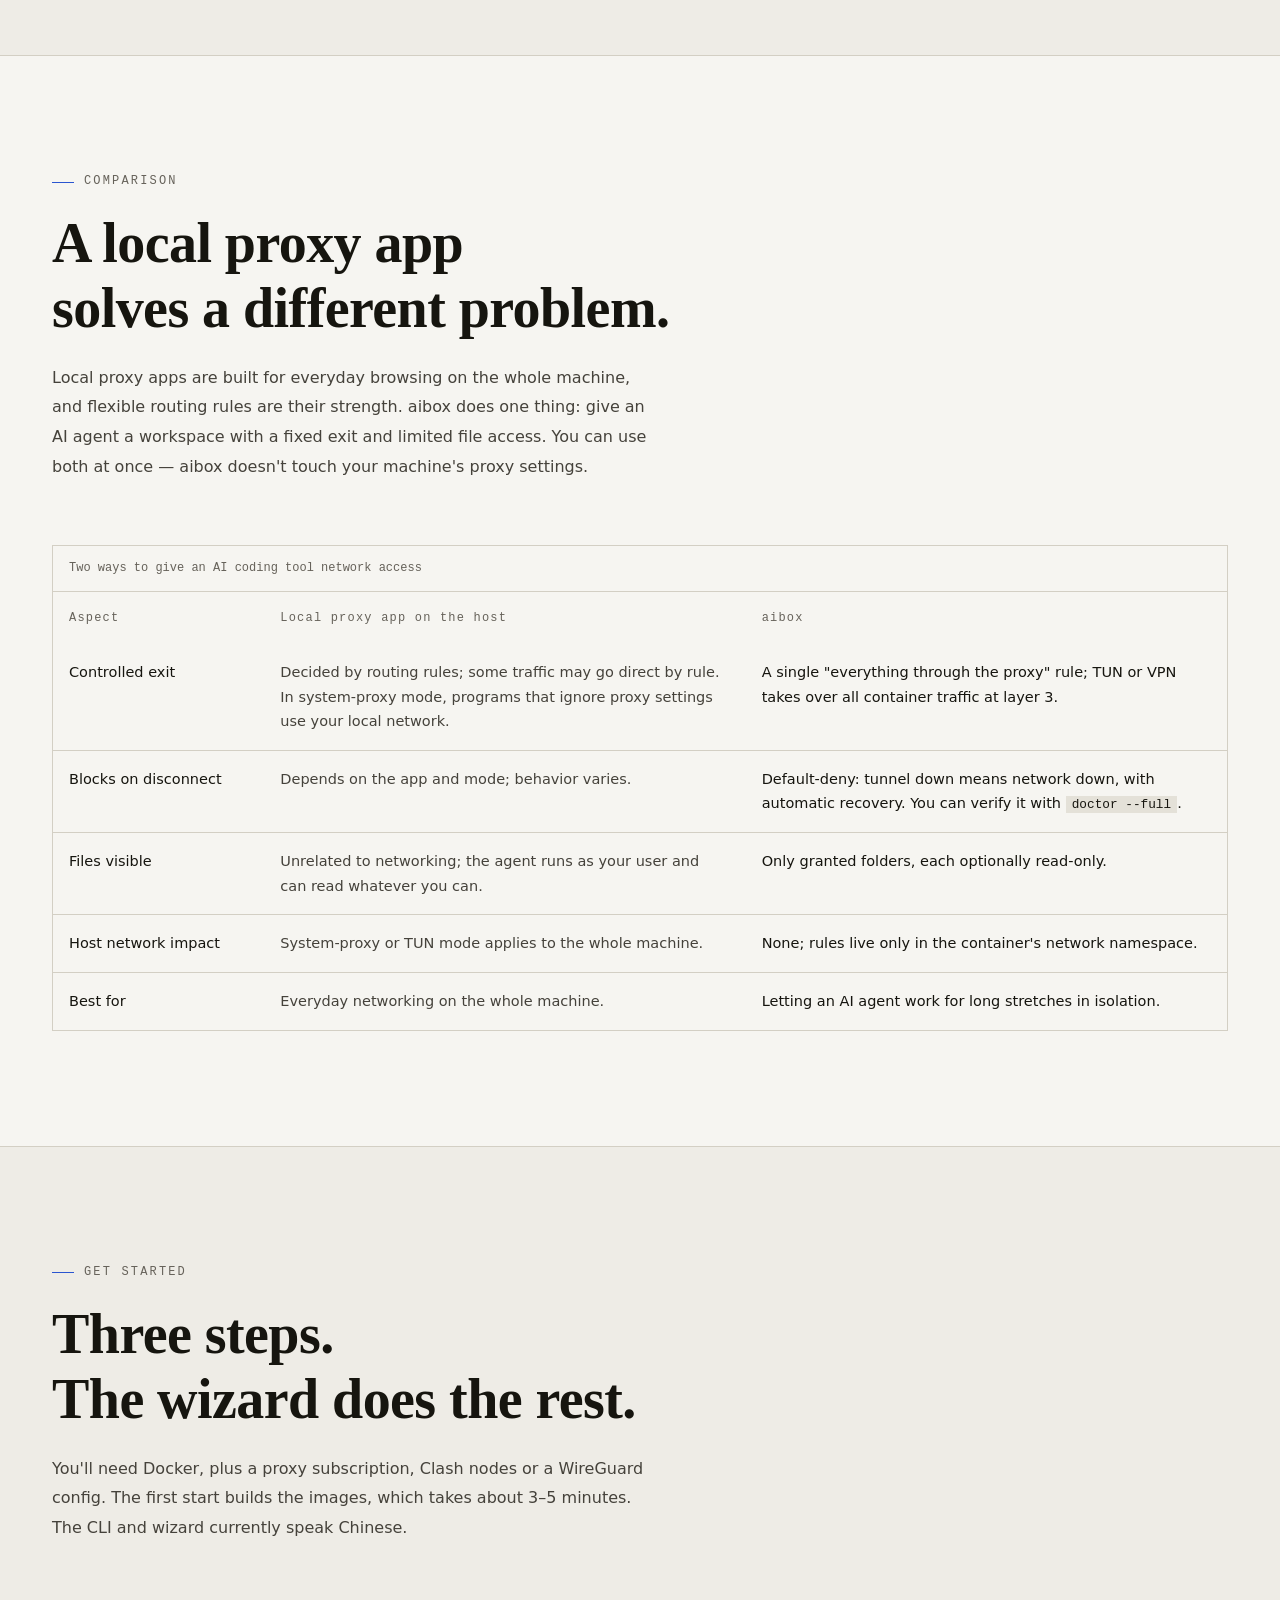
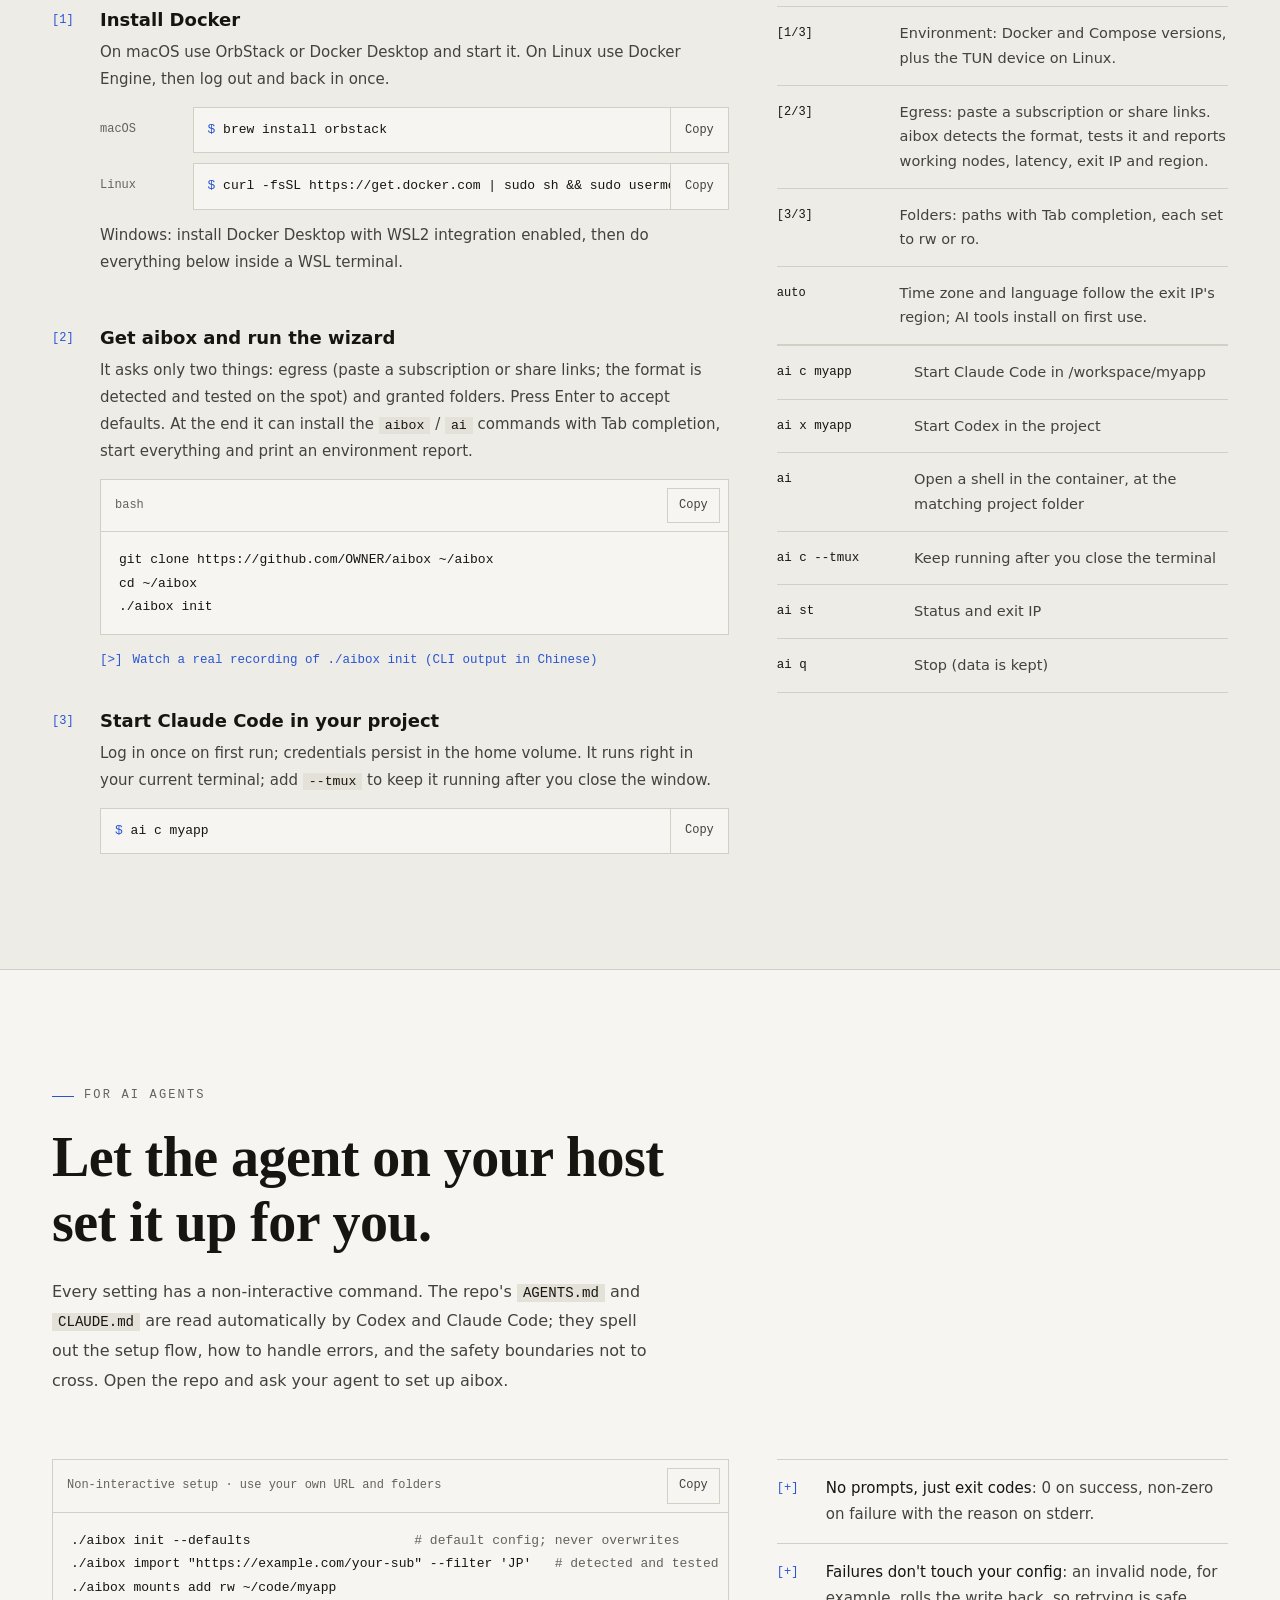
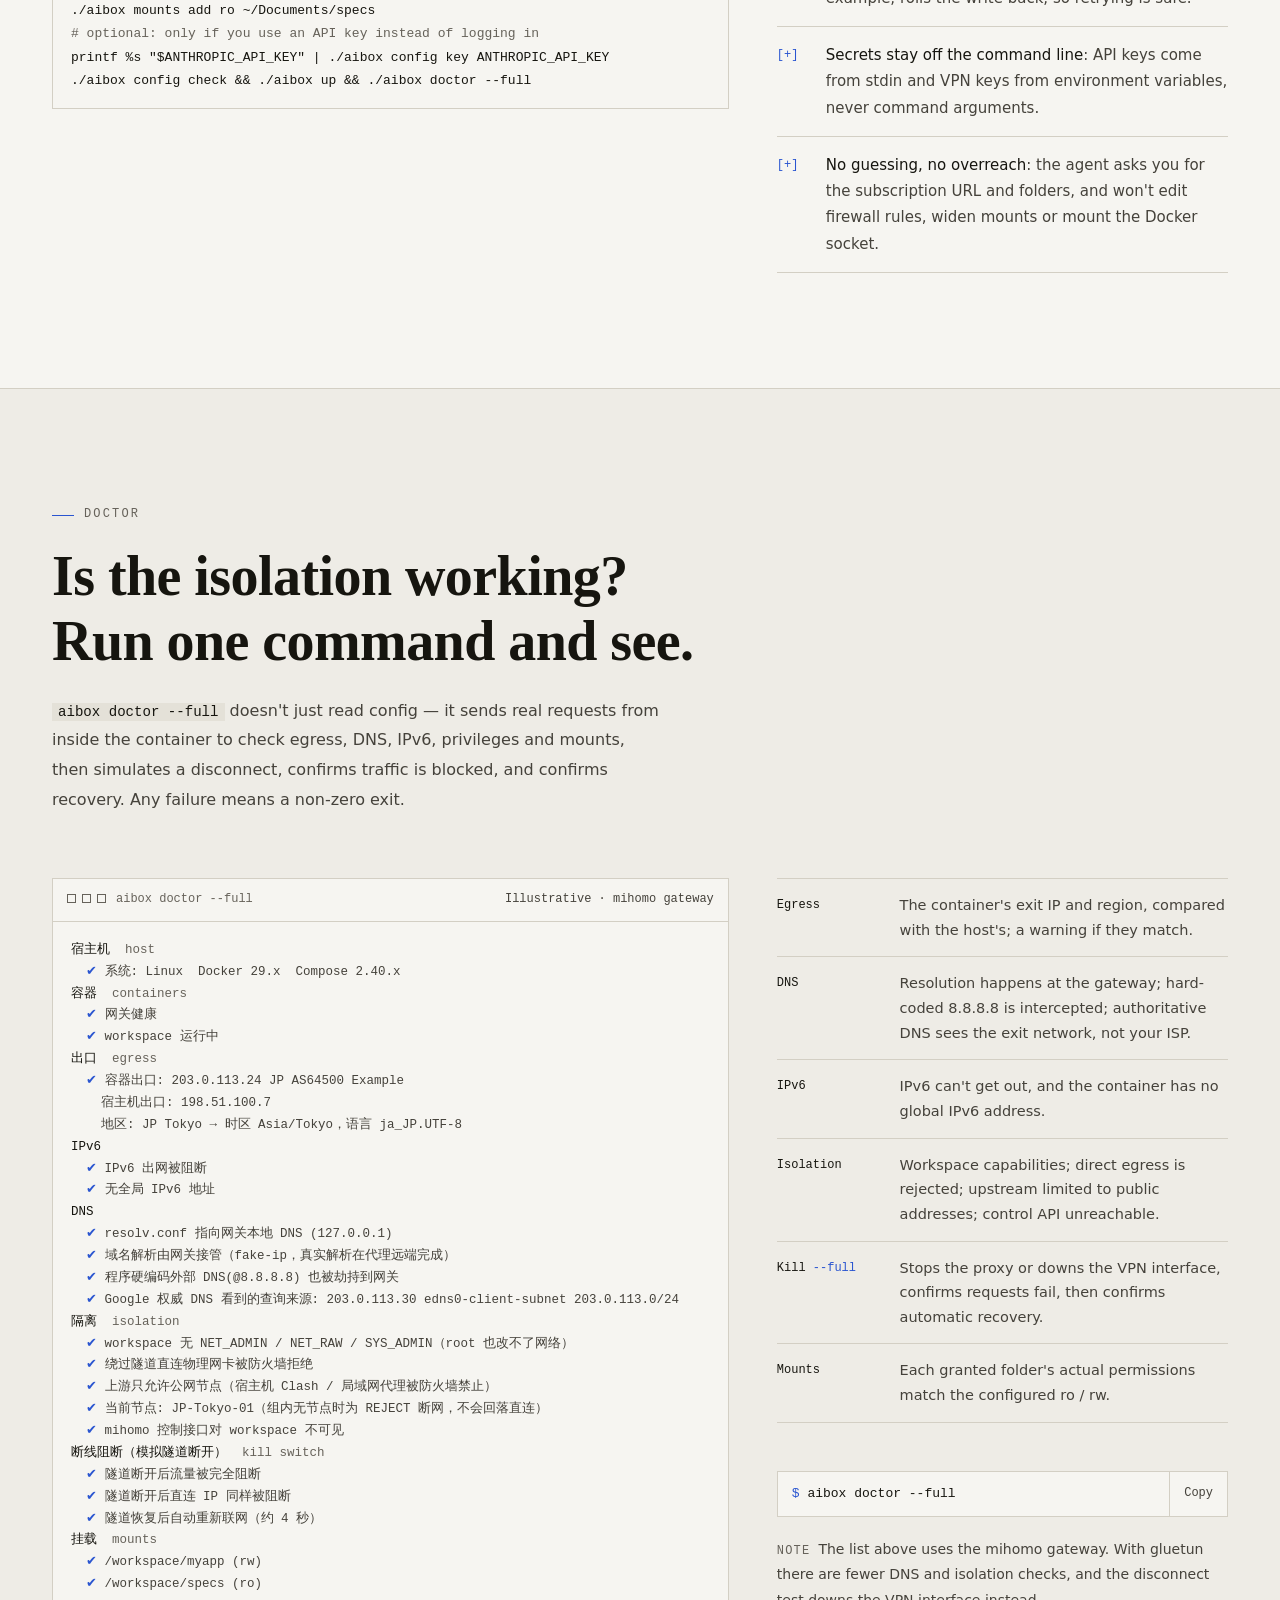
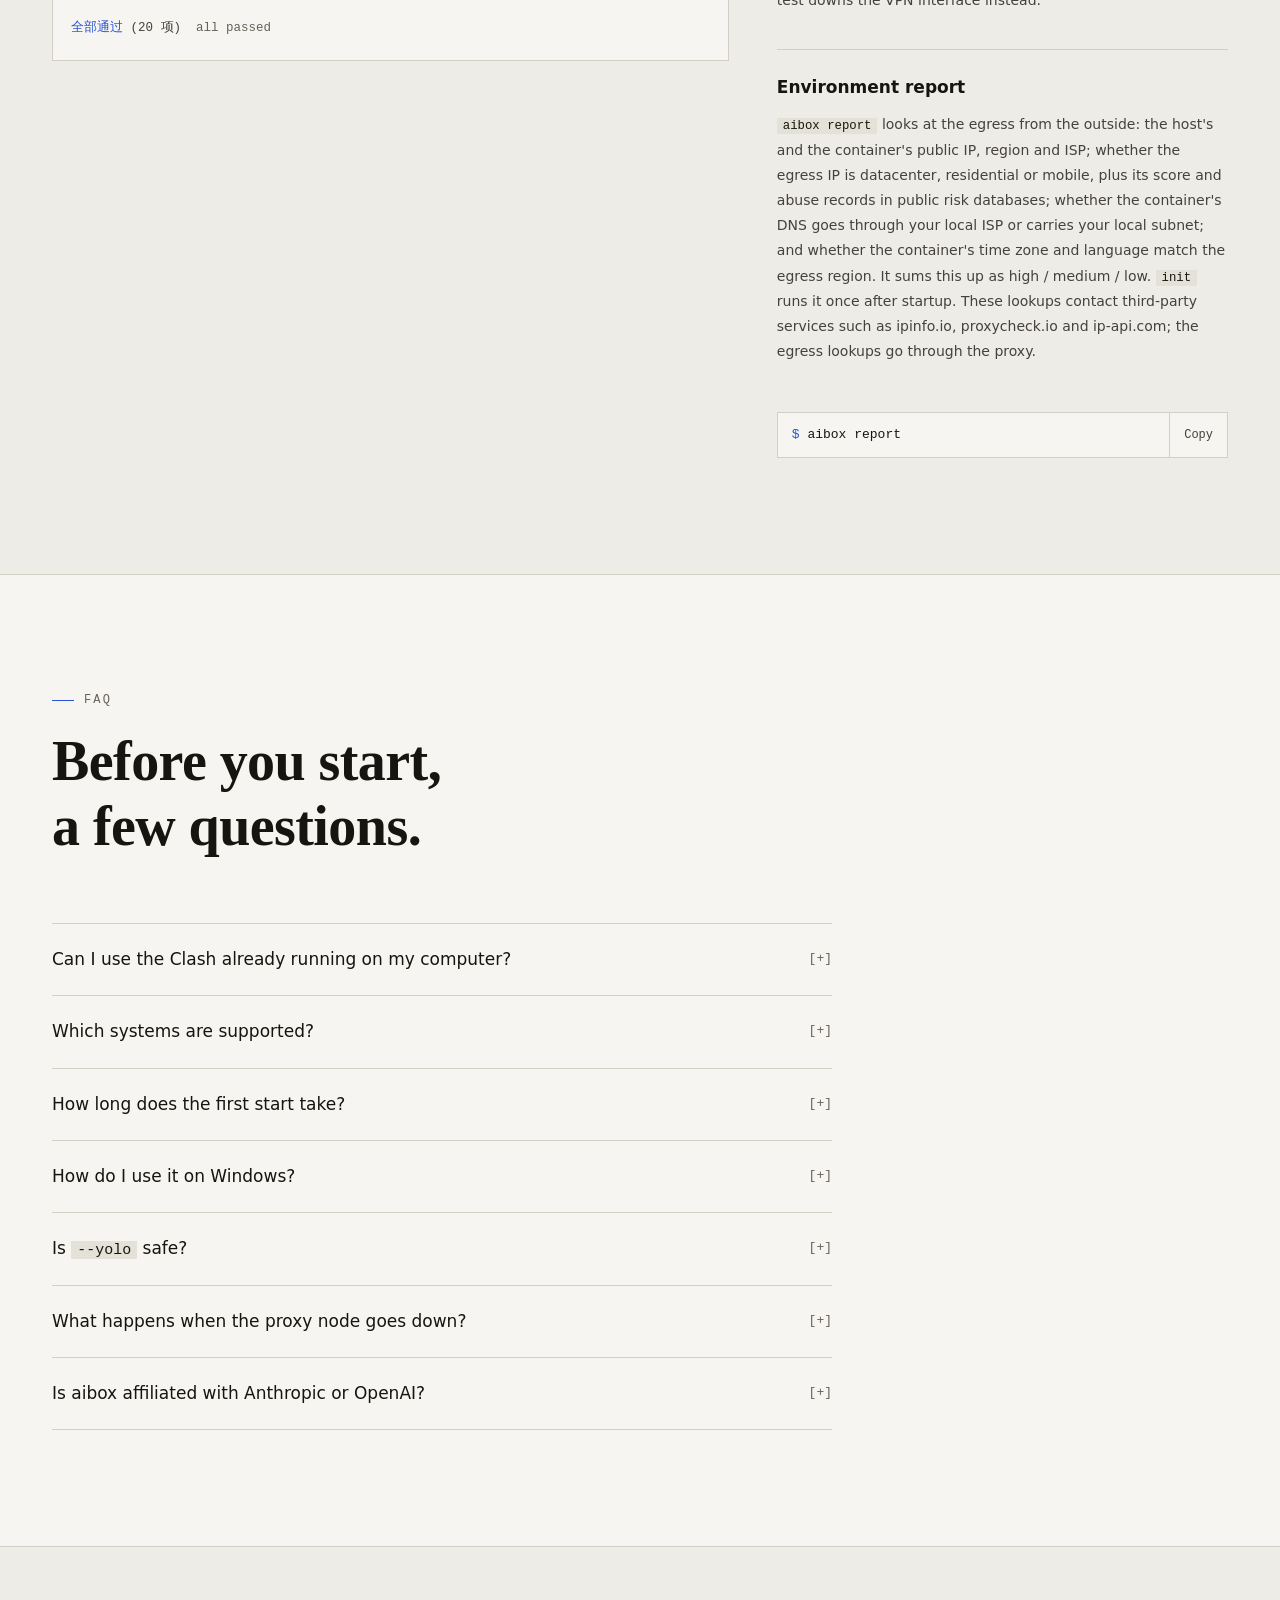
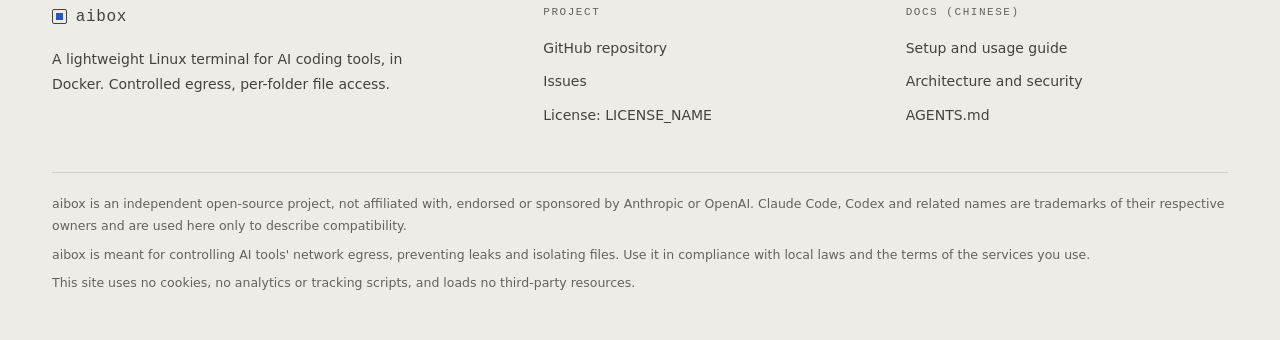
==== commit 007ca34d: "启动与检测显示进度；AI 工具改由同名脚本首次运行时安装（修复 Ctrl+C 后提示符与 claude 界面混在一起） - 新增 run_step：长操作在后台运行，前台显示已用时间、预计时间和当前步" ====
--- a/site/en/index.html
+++ b/site/en/index.html
@@ -343,11 +343,12 @@
           <span class="n">[2]</span>
           <div>
             <h3>Get aibox and run the wizard</h3>
-            <p>It asks only two things: egress (paste a subscription or share links; the format is detected and tested on the spot) and granted folders. Press Enter to accept defaults. At the end it can install the <code>aibox</code> / <code>ai</code> commands with Tab completion, start everything and run the checks.</p>
+            <p>It asks only two things: egress (paste a subscription or share links; the format is detected and tested on the spot) and granted folders. Press Enter to accept defaults. At the end it can install the <code>aibox</code> / <code>ai</code> commands with Tab completion, start everything and print an environment report.</p>
             <div class="code"><div class="code-bar"><span>bash</span><button class="mini copy" type="button" data-target="c-init">Copy</button></div>
 <pre id="c-init">git clone https://github.com/OWNER/aibox ~/aibox
 cd ~/aibox
 ./aibox init</pre></div>
+            <a class="rec-link" href="../init/" hreflang="zh-CN"><span aria-hidden="true">[&gt;]</span>Watch a real recording of ./aibox init (CLI output in Chinese)</a>
           </div>
         </li>
         <li>
@@ -424,6 +425,7 @@
 <span class="hd">出口</span>  <span class="d">egress</span>
   <span class="ok">✔</span> 容器出口: 203.0.113.24 JP AS64500 Example
     宿主机出口: 198.51.100.7
+    地区: JP Tokyo → 时区 Asia/Tokyo，语言 ja_JP.UTF-8
 <span class="hd">IPv6</span>
   <span class="ok">✔</span> IPv6 出网被阻断
   <span class="ok">✔</span> 无全局 IPv6 地址
@@ -459,6 +461,9 @@
         </ul>
         <div class="cli below"><pre id="c-doctor">aibox doctor --full</pre><button class="copy" type="button" data-target="c-doctor">Copy</button></div>
         <p class="note"><span class="lbl">NOTE</span>The list above uses the mihomo gateway. With gluetun there are fewer DNS and isolation checks, and the disconnect test downs the VPN interface instead.</p>
+        <h3 class="sub-h">Environment report</h3>
+        <p class="note"><code>aibox report</code> looks at the egress from the outside: the host's and the container's public IP, region and ISP; whether the egress IP is datacenter, residential or mobile, plus its score and abuse records in public risk databases; whether the container's DNS goes through your local ISP or carries your local subnet; and whether the container's time zone and language match the egress region. It sums this up as high / medium / low. <code>init</code> runs it once after startup. These lookups contact third-party services such as ipinfo.io, proxycheck.io and ip-api.com; the egress lookups go through the proxy.</p>
+        <div class="cli below"><pre id="c-report">aibox report</pre><button class="copy" type="button" data-target="c-report">Copy</button></div>
       </div>
     </div>
   </div>
--- a/site/assets/site.css
+++ b/site/assets/site.css
@@ -318,3 +318,65 @@
   .term pre { white-space: pre-wrap; overflow-wrap: anywhere; }
 }
 html[lang="en"] .hero h1 { font-size: clamp(32px, 3.4vw, 50px); }
+
+/* ---------- 终端录制回放（init/） ---------- */
+.cast-page { border-top: 0; padding-top: calc(var(--header) + clamp(40px, 6vw, 72px)); }
+.cast-meta { display: flex; flex-wrap: wrap; gap: 10px 32px; margin: 28px 0 0; font-family: var(--font-mono); font-size: 12px; }
+.cast-meta div { min-width: 0; }
+.cast-meta dt { color: var(--mut); letter-spacing: .08em; }
+.cast-meta dd { margin: 2px 0 0; color: var(--tx); }
+.cast { display: grid; grid-template-columns: minmax(0, 1fr) 300px; gap: 40px; margin-top: 40px; align-items: start; }
+@media (max-width: 1100px) { .cast { grid-template-columns: minmax(0, 1fr); } }
+.cast-term { margin: 0; }
+.cast-view { height: min(660px, 72vh); overflow: auto; padding: 16px 18px; background: var(--bg); overscroll-behavior: contain; }
+.cast-view:focus-visible { outline: 1px solid var(--acc); outline-offset: -1px; }
+.cast-screen { font-family: var(--font-mono); font-size: 12.5px; line-height: 1.6; color: var(--tx2); white-space: pre; width: max-content; min-width: 100%; font-variant-numeric: tabular-nums; }
+.cast-screen .ln { min-height: 1.6em; }
+.cast-screen .cur { background: var(--tx); color: var(--bg); }
+.cast.playing .cast-screen .cur { animation: blink 1s steps(1) infinite; }
+.cast-nojs { margin: 0; color: var(--mut); font-family: var(--font-mono); font-size: 12.5px; }
+.cast-ctl { justify-content: flex-start; flex-wrap: nowrap; }
+.cast-ctl .mini { flex: none; min-width: 4.2em; }
+.cast-bar { flex: 1 1 auto; min-width: 60px; height: 18px; position: relative; cursor: pointer; }
+.cast-bar::before { content: ""; position: absolute; left: 0; right: 0; top: 8px; height: 1px; background: var(--line); }
+.cast-bar i { position: absolute; left: 0; top: 7px; height: 3px; background: var(--acc); width: 0; }
+.cast-bar:focus-visible { outline: 1px solid var(--acc); outline-offset: 2px; }
+.cast-time { flex: none; white-space: nowrap; }
+@media (max-width: 560px) { .cast-ctl { flex-wrap: wrap; } .cast-bar { flex-basis: 100%; order: 3; } }
+.cast-side h2 { font-family: var(--font-mono); font-size: 11px; letter-spacing: .14em; font-weight: 400; color: var(--mut); margin: 0 0 12px; text-transform: uppercase; }
+.cast-side h2 + * { margin-bottom: 36px; }
+.cast-chapters { list-style: none; margin: 0; padding: 0; border-top: 1px solid var(--line); }
+.cast-chapters li { border-bottom: 1px solid var(--line); }
+.cast-chapters button { all: unset; box-sizing: border-box; display: grid; grid-template-columns: 3.6em minmax(0, 1fr); width: 100%; padding: 10px 0; cursor: pointer; font-size: 14px; color: var(--tx2); transition: color var(--hover); }
+.cast-chapters button span { font-family: var(--font-mono); font-size: 12px; color: var(--mut); padding-top: 2px; }
+.cast-chapters button:hover { color: var(--tx); }
+.cast-chapters button:focus-visible { outline: 1px solid var(--acc); outline-offset: 2px; }
+.cast-side .ticks li { font-size: 14px; }
+.cast-back { margin: 0; }
+
+/* ANSI 颜色：映射到站点色板，深浅两种主题都可读 */
+.a-f0, .a-f8 { color: var(--mut); }
+.a-f1, .a-f9 { color: var(--bad); }
+.a-f2, .a-f10 { color: var(--acc); }
+.a-f3, .a-f11 { color: var(--warn); }
+.a-f4, .a-f12, .a-f6, .a-f14 { color: var(--acc); }
+.a-f5, .a-f13 { color: var(--tx2); }
+.a-f7, .a-f15 { color: var(--tx); }
+.a-g0, .a-g8 { background: var(--bg3); }
+.a-g1, .a-g9 { background: var(--bad); color: var(--bg); }
+.a-g2, .a-g10, .a-g4, .a-g12, .a-g6, .a-g14 { background: var(--acc); color: var(--bg); }
+.a-g3, .a-g11 { background: var(--warn); color: var(--bg); }
+.a-g5, .a-g13, .a-g7, .a-g15 { background: var(--bg3); }
+.a-b { font-weight: 700; color: var(--tx); }
+.a-b.a-f1, .a-b.a-f9 { color: var(--bad); }
+.a-b.a-f2, .a-b.a-f10, .a-b.a-f4, .a-b.a-f6 { color: var(--acc); }
+.a-b.a-f3, .a-b.a-f11 { color: var(--warn); }
+.a-d { color: var(--mut); }
+.a-i { font-style: italic; }
+.a-u { text-decoration: underline; }
+
+/* 首页“上手”里指向录制页的链接 */
+.rec-link { display: inline-flex; gap: 10px; align-items: baseline; margin-top: 14px; font-family: var(--font-mono); font-size: 12.5px; color: var(--acc); text-decoration: none; border-bottom: 1px solid transparent; transition: border-color var(--hover); }
+.rec-link:hover { border-bottom-color: var(--acc); }
+.sub-h { font-size: 17px; font-weight: 700; margin: 36px 0 0; padding-top: 22px; border-top: 1px solid var(--line); }
+.sub-h + .note { margin-top: 10px; }
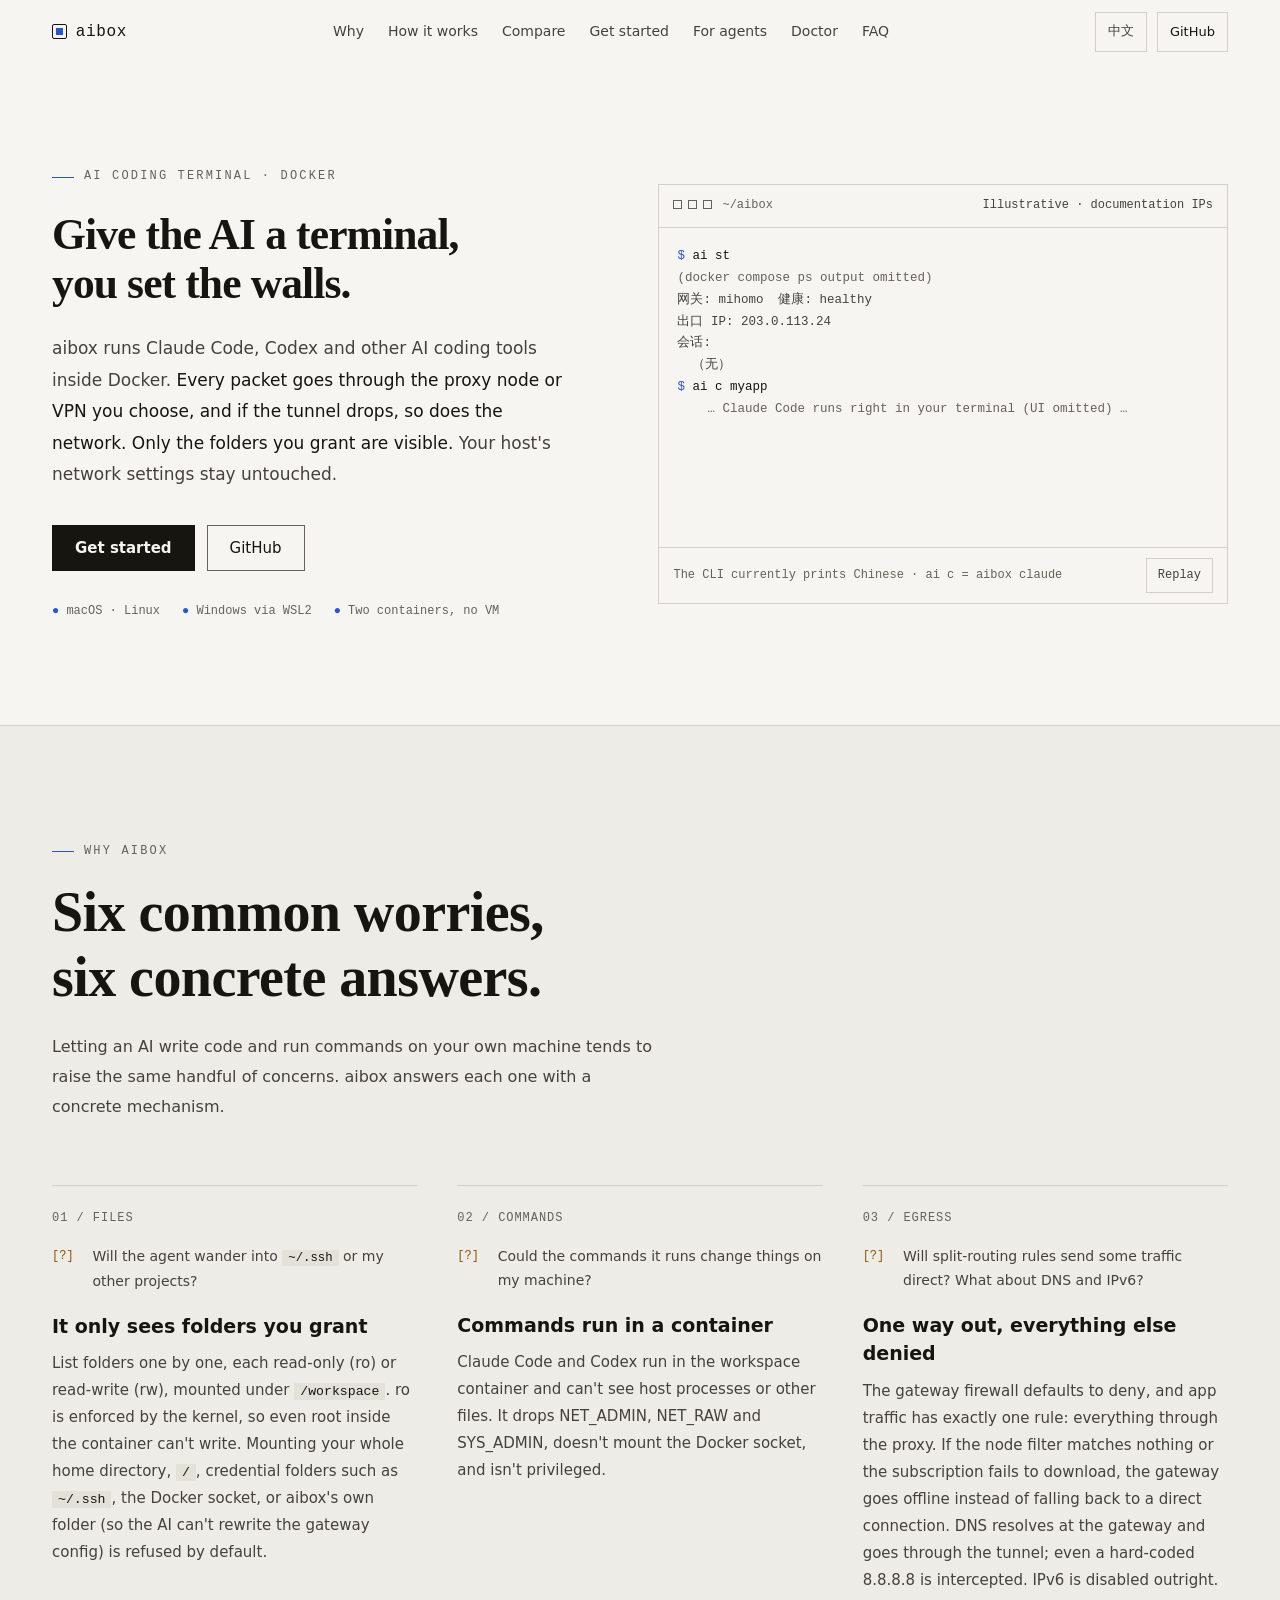
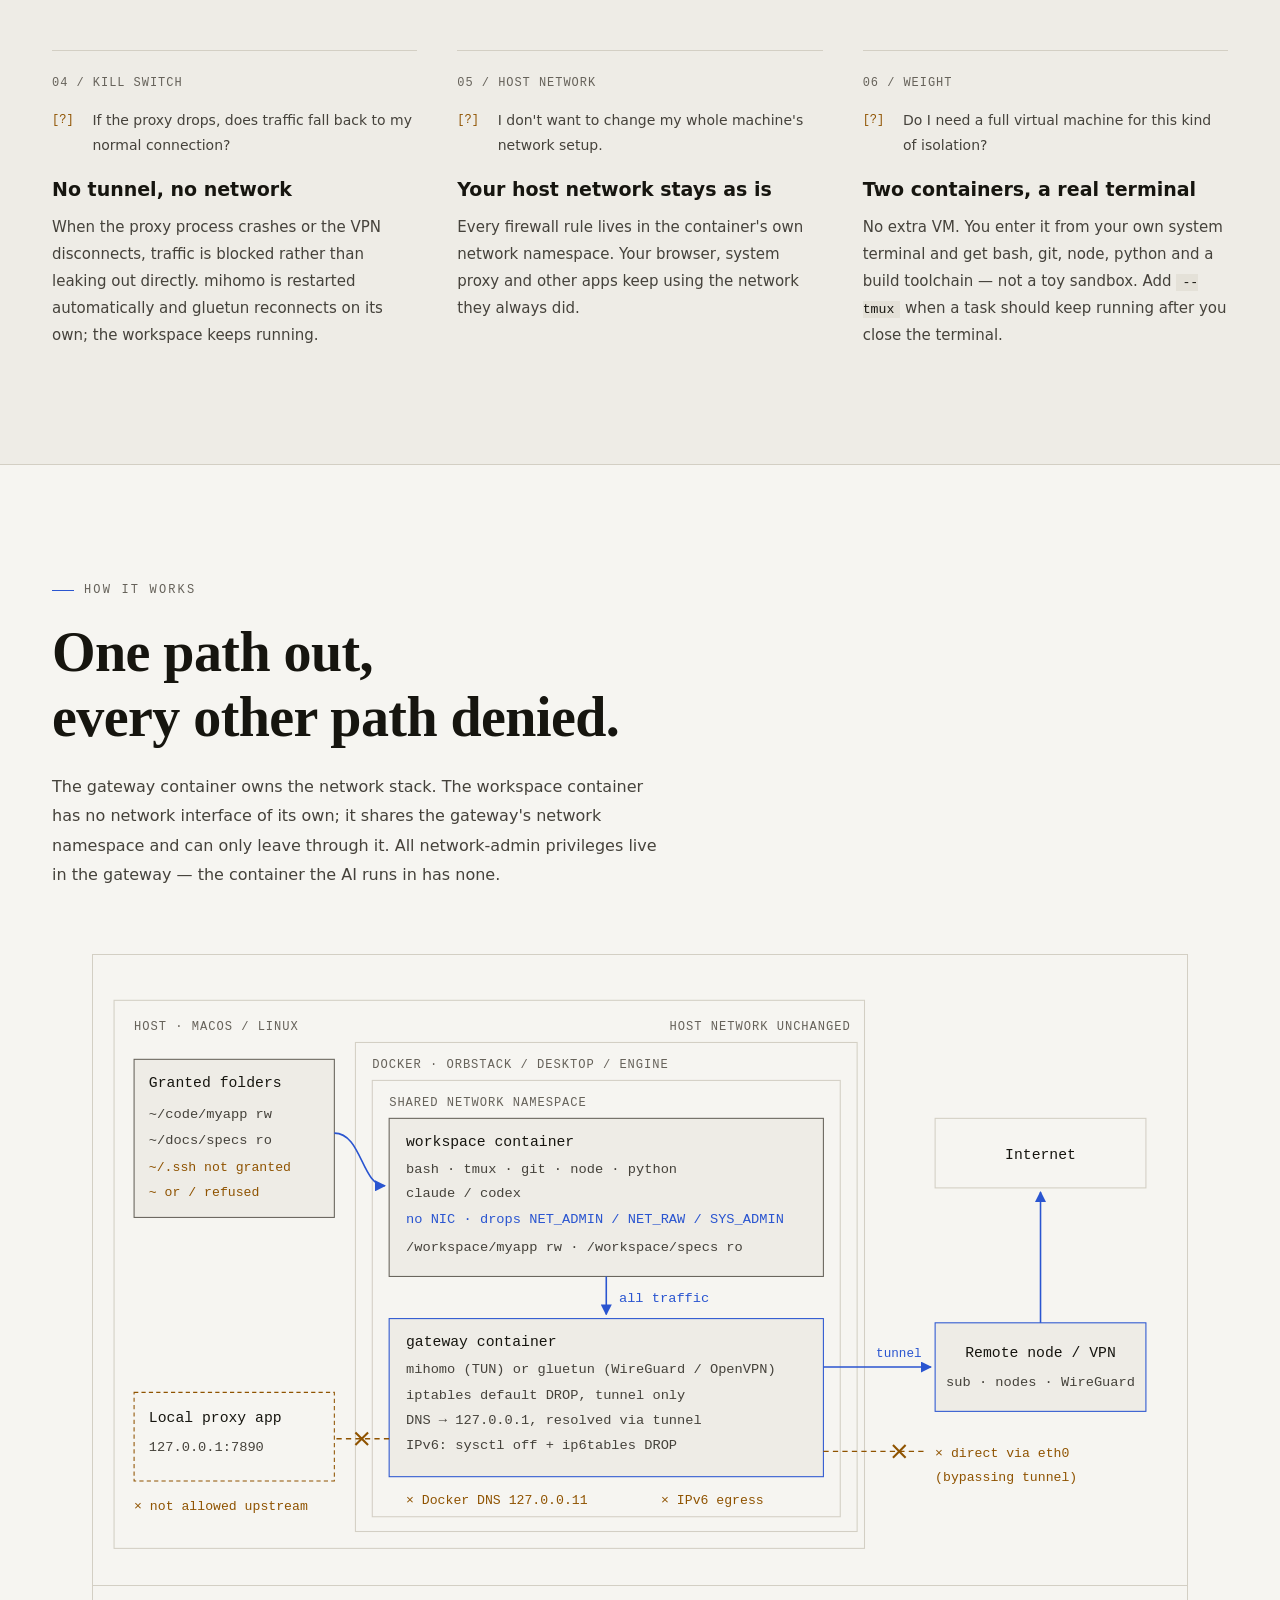
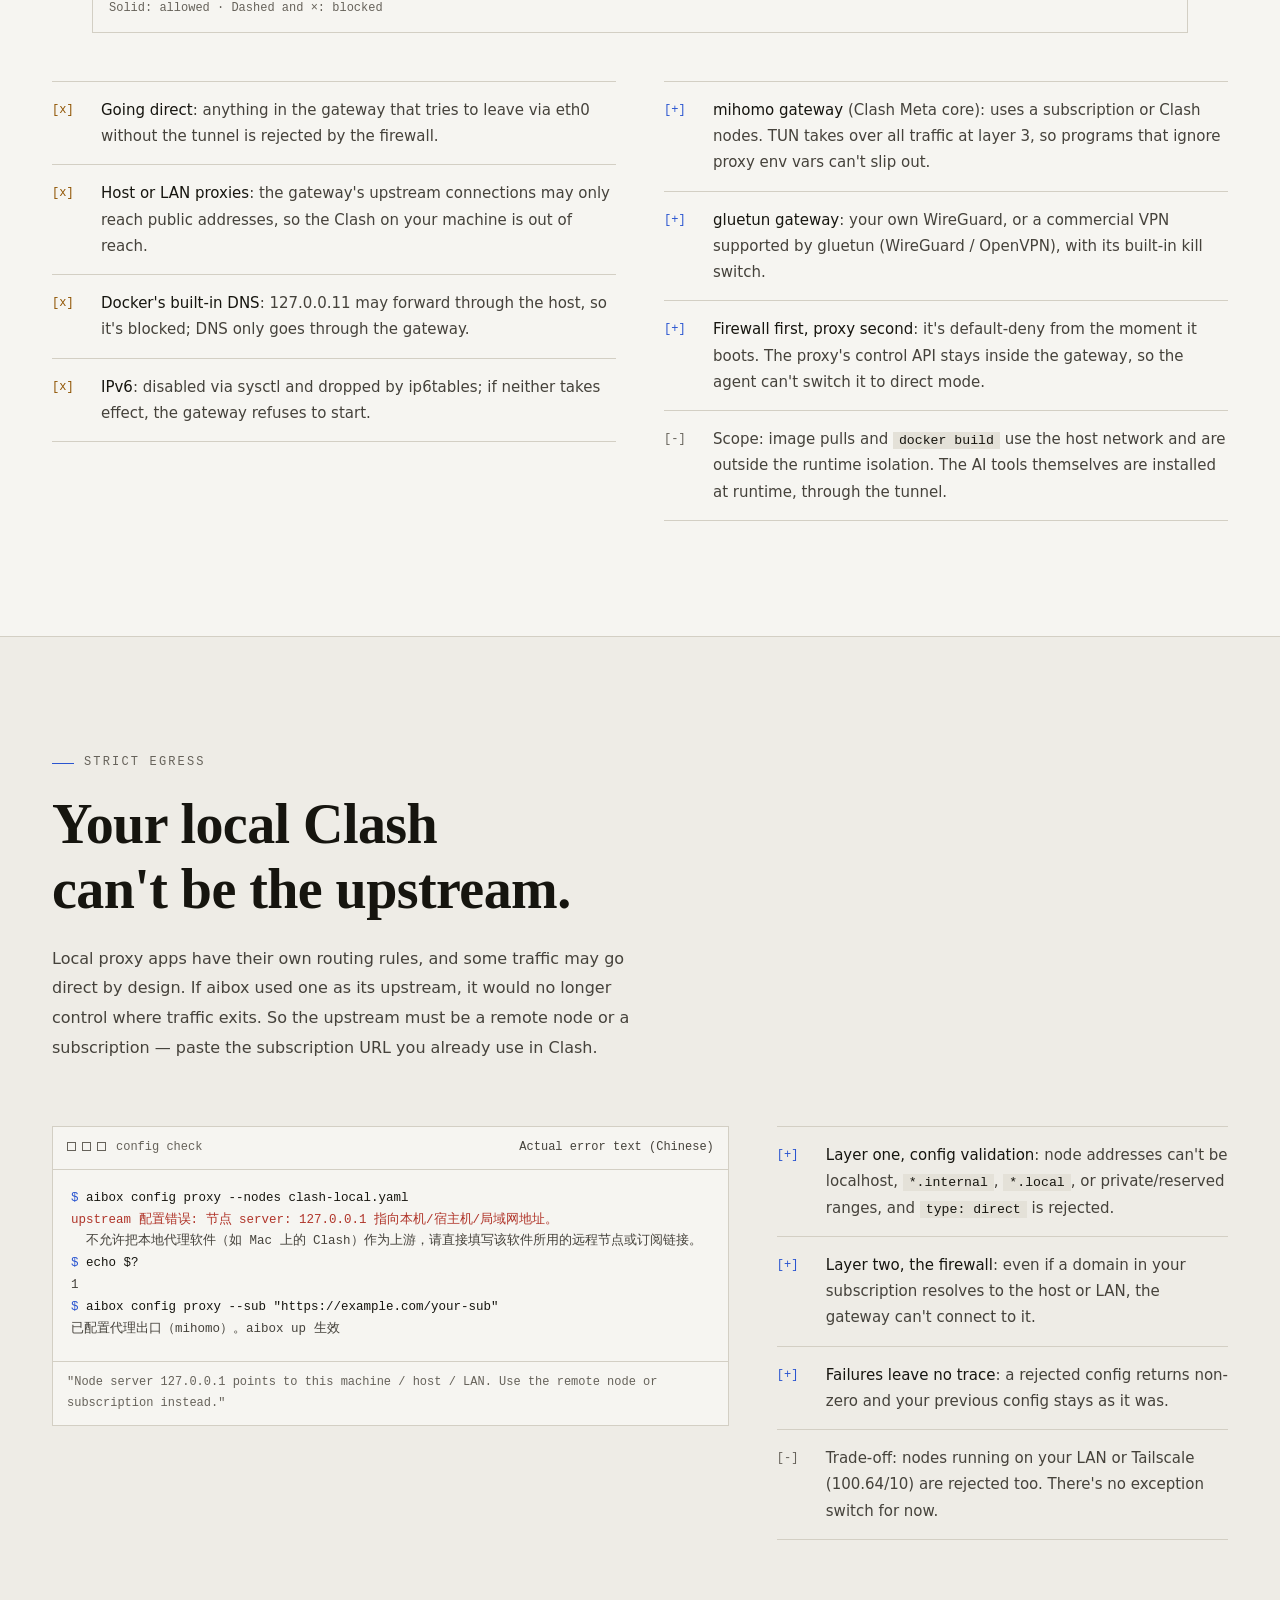
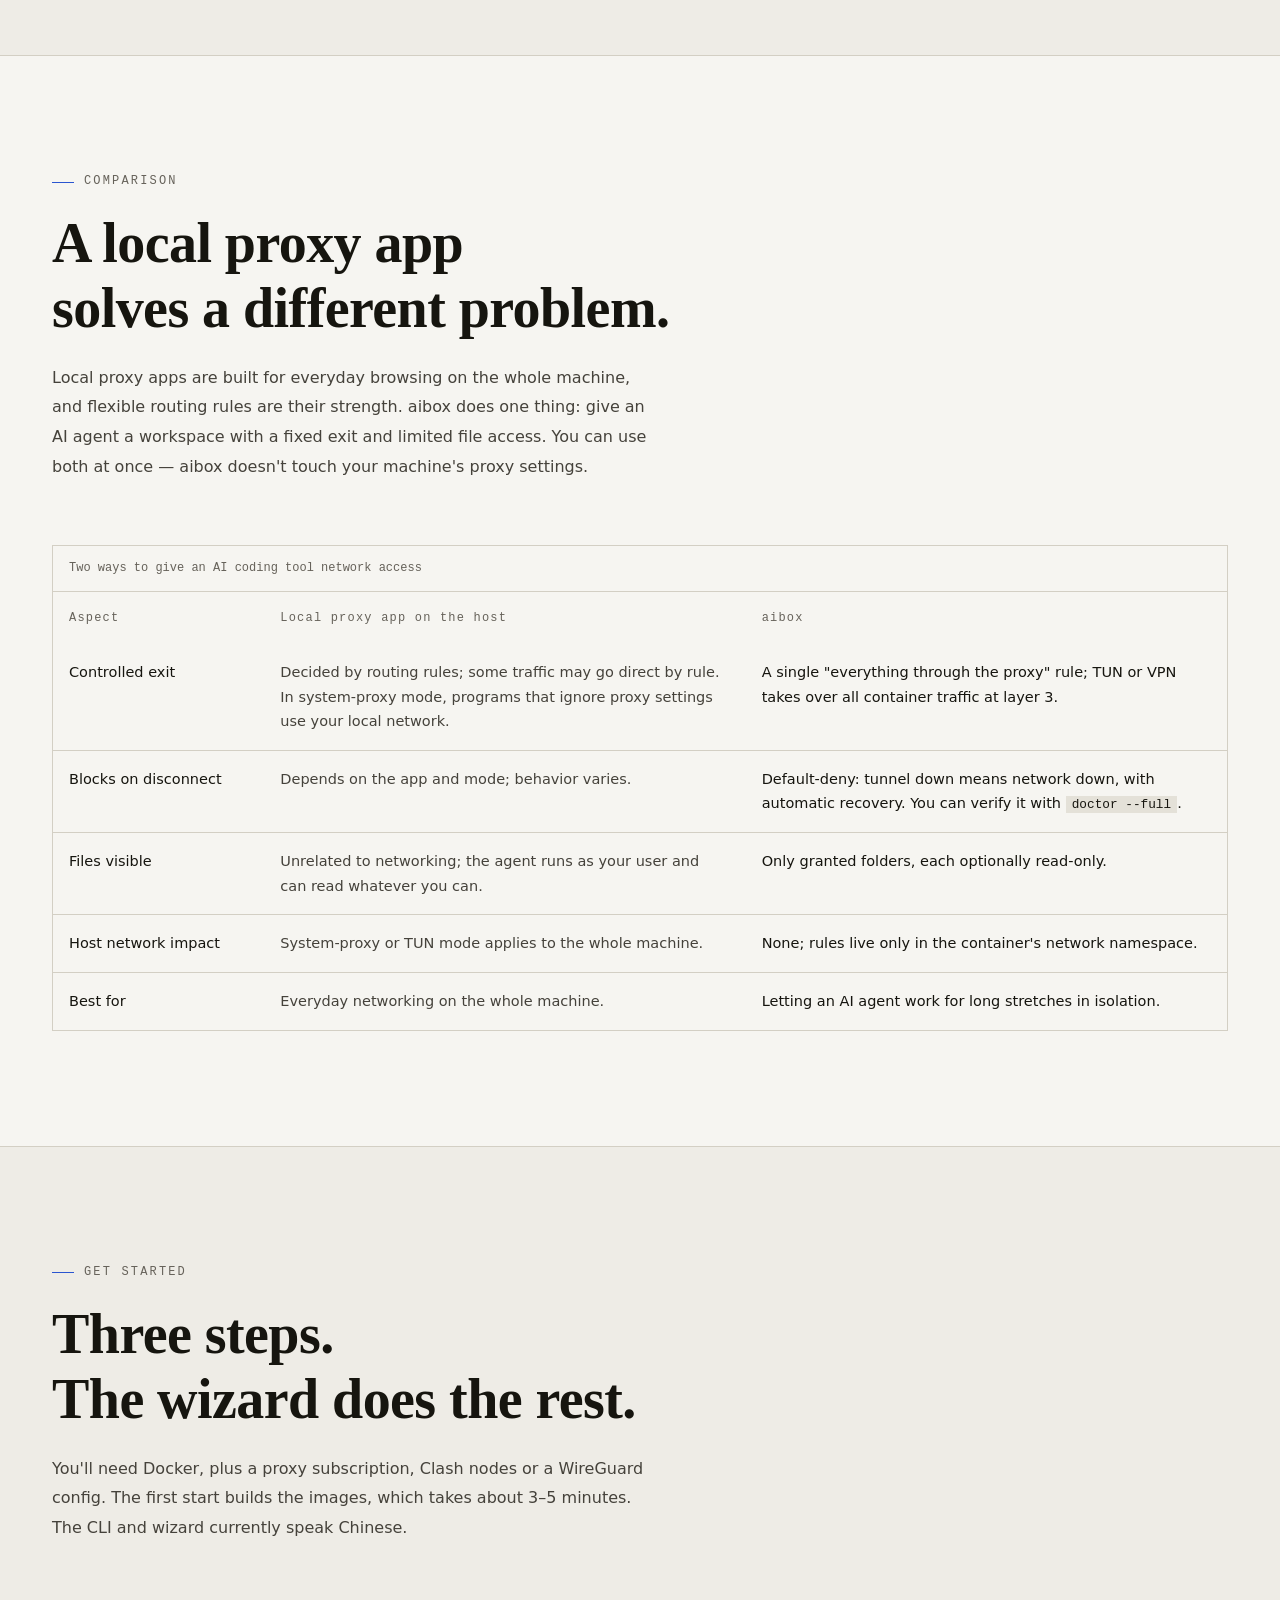
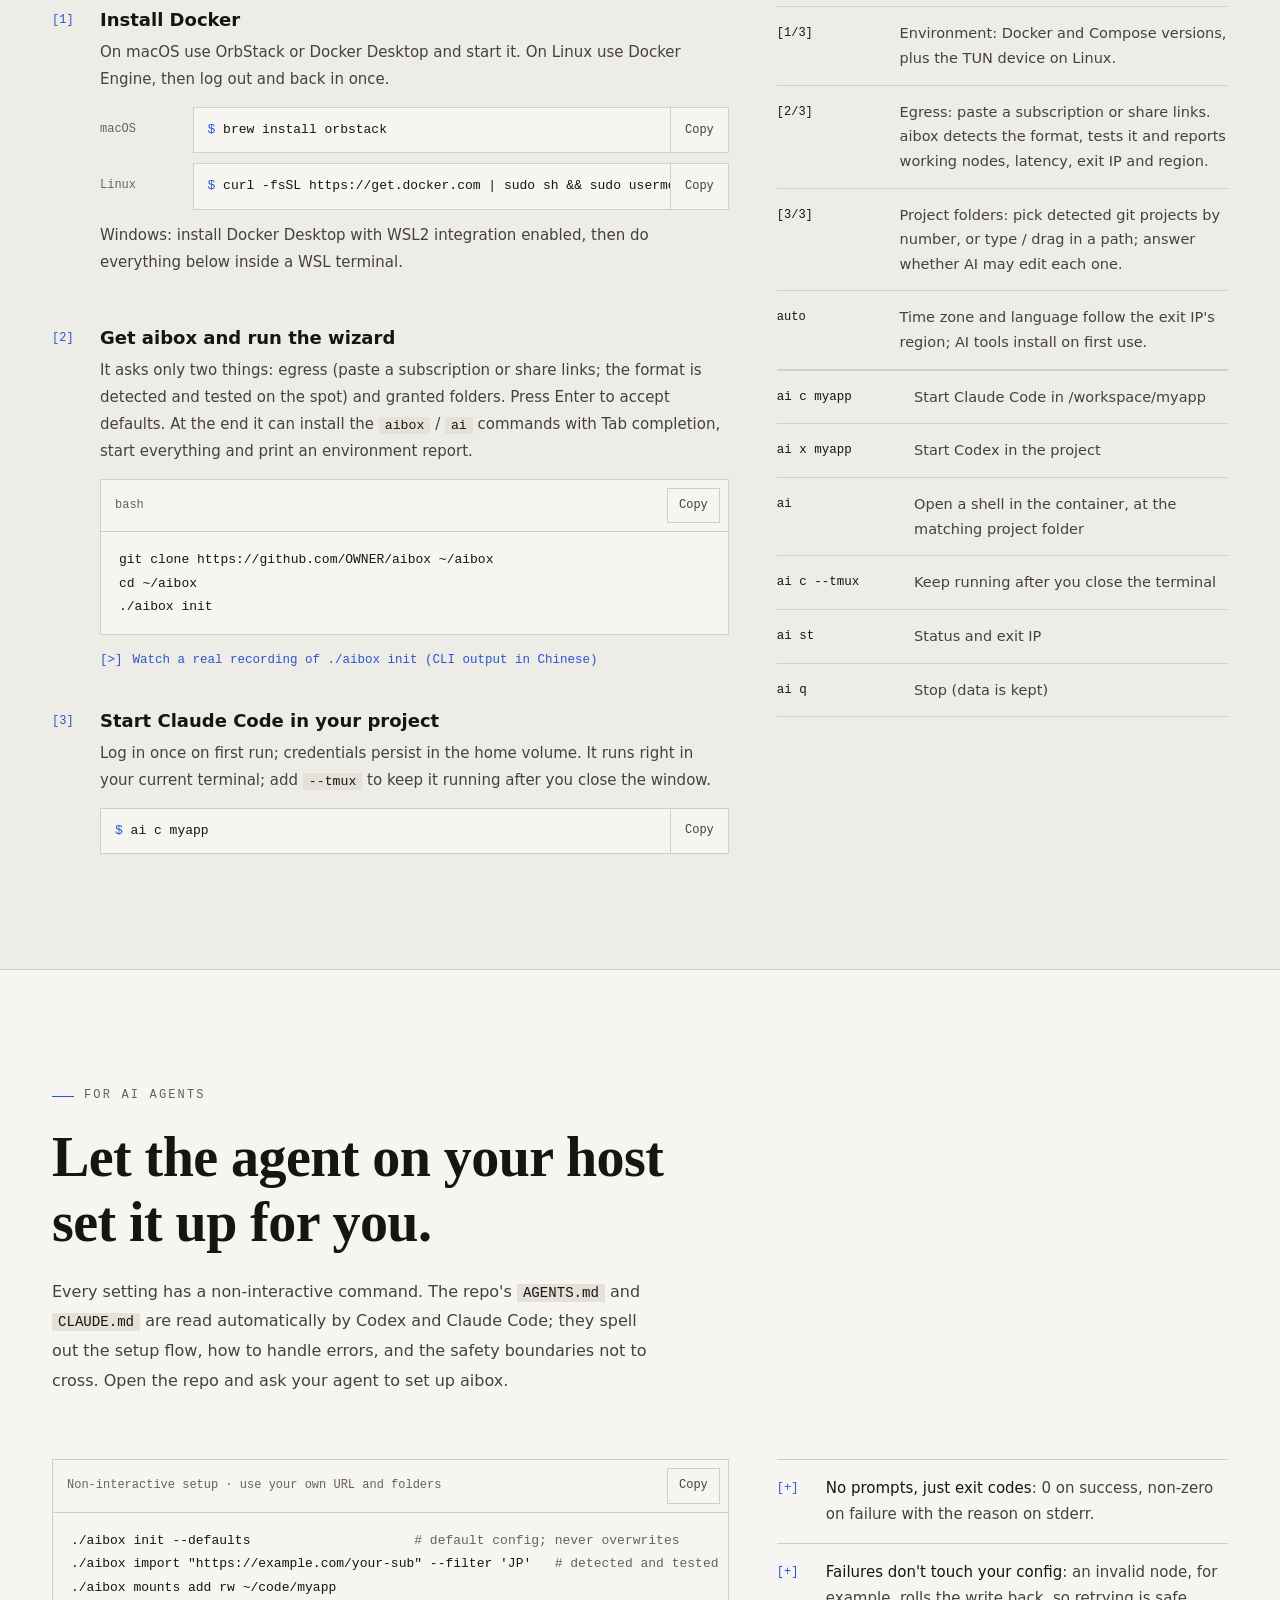
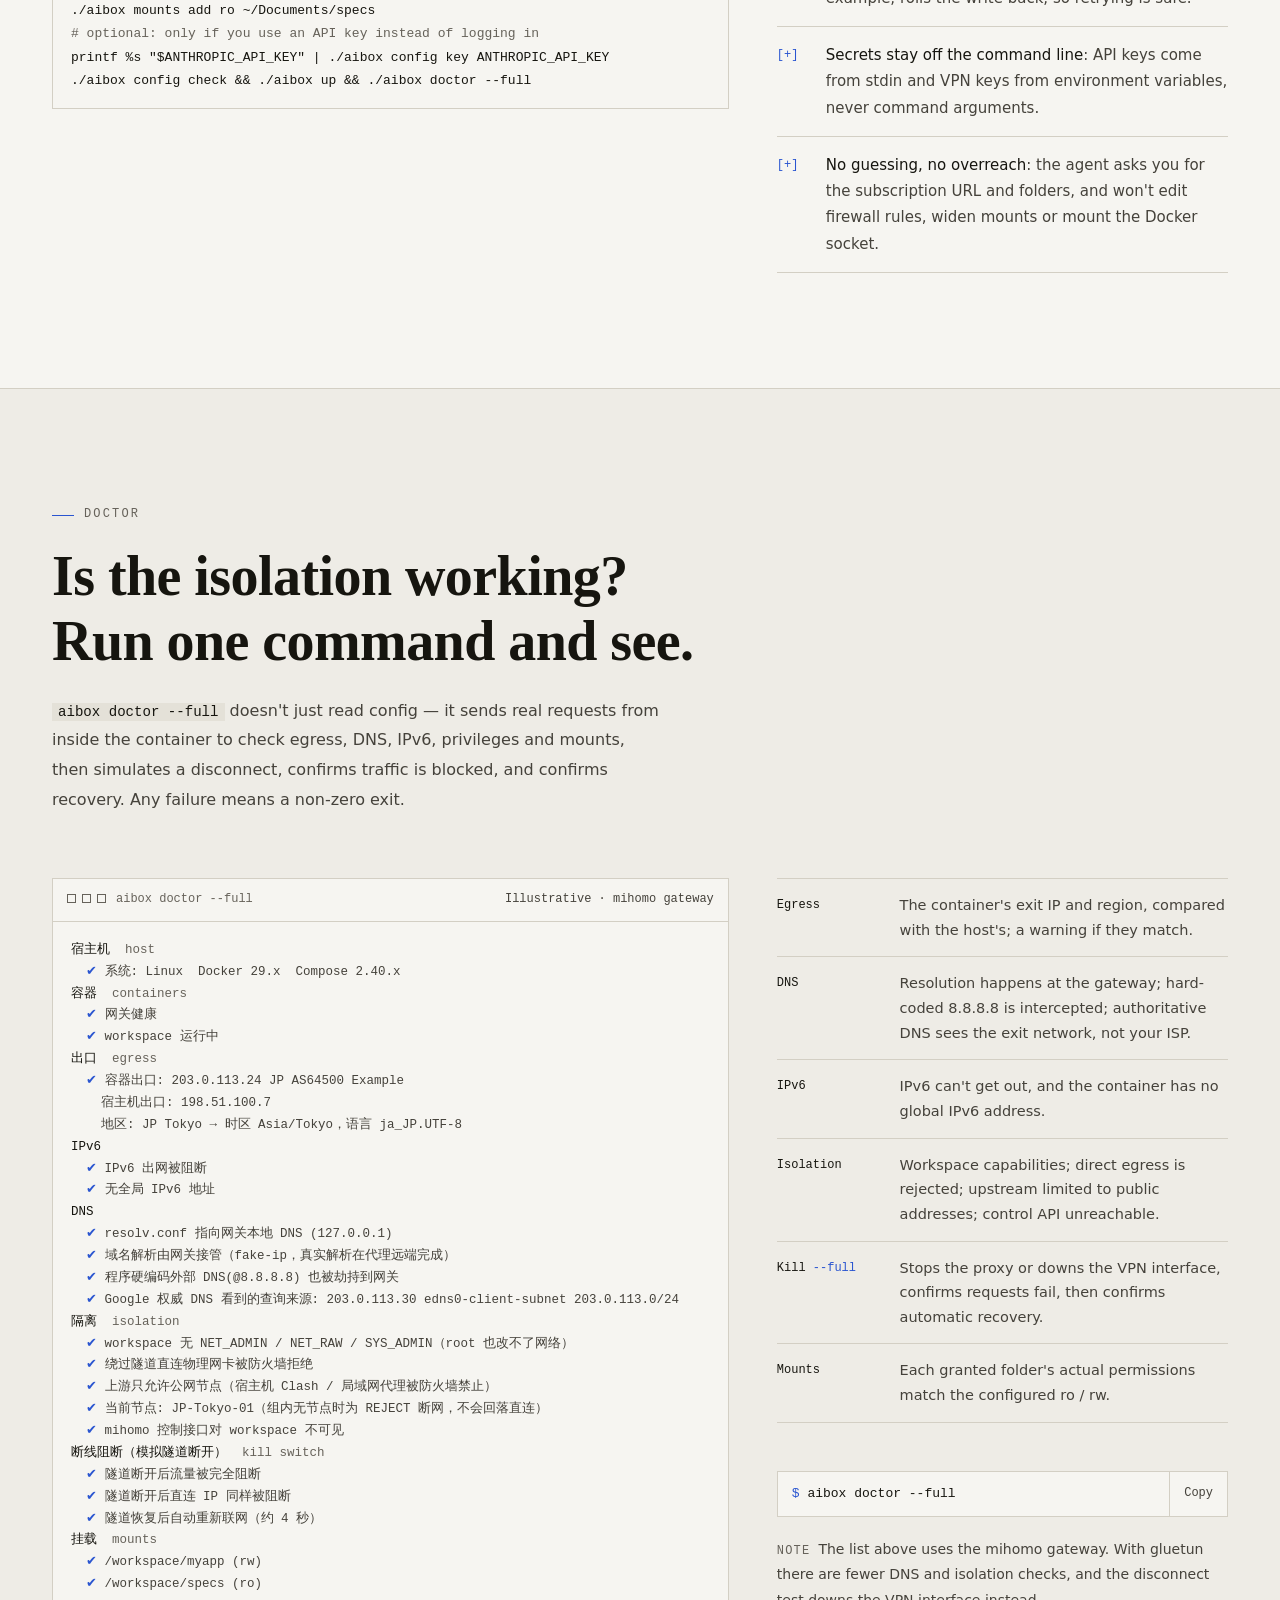
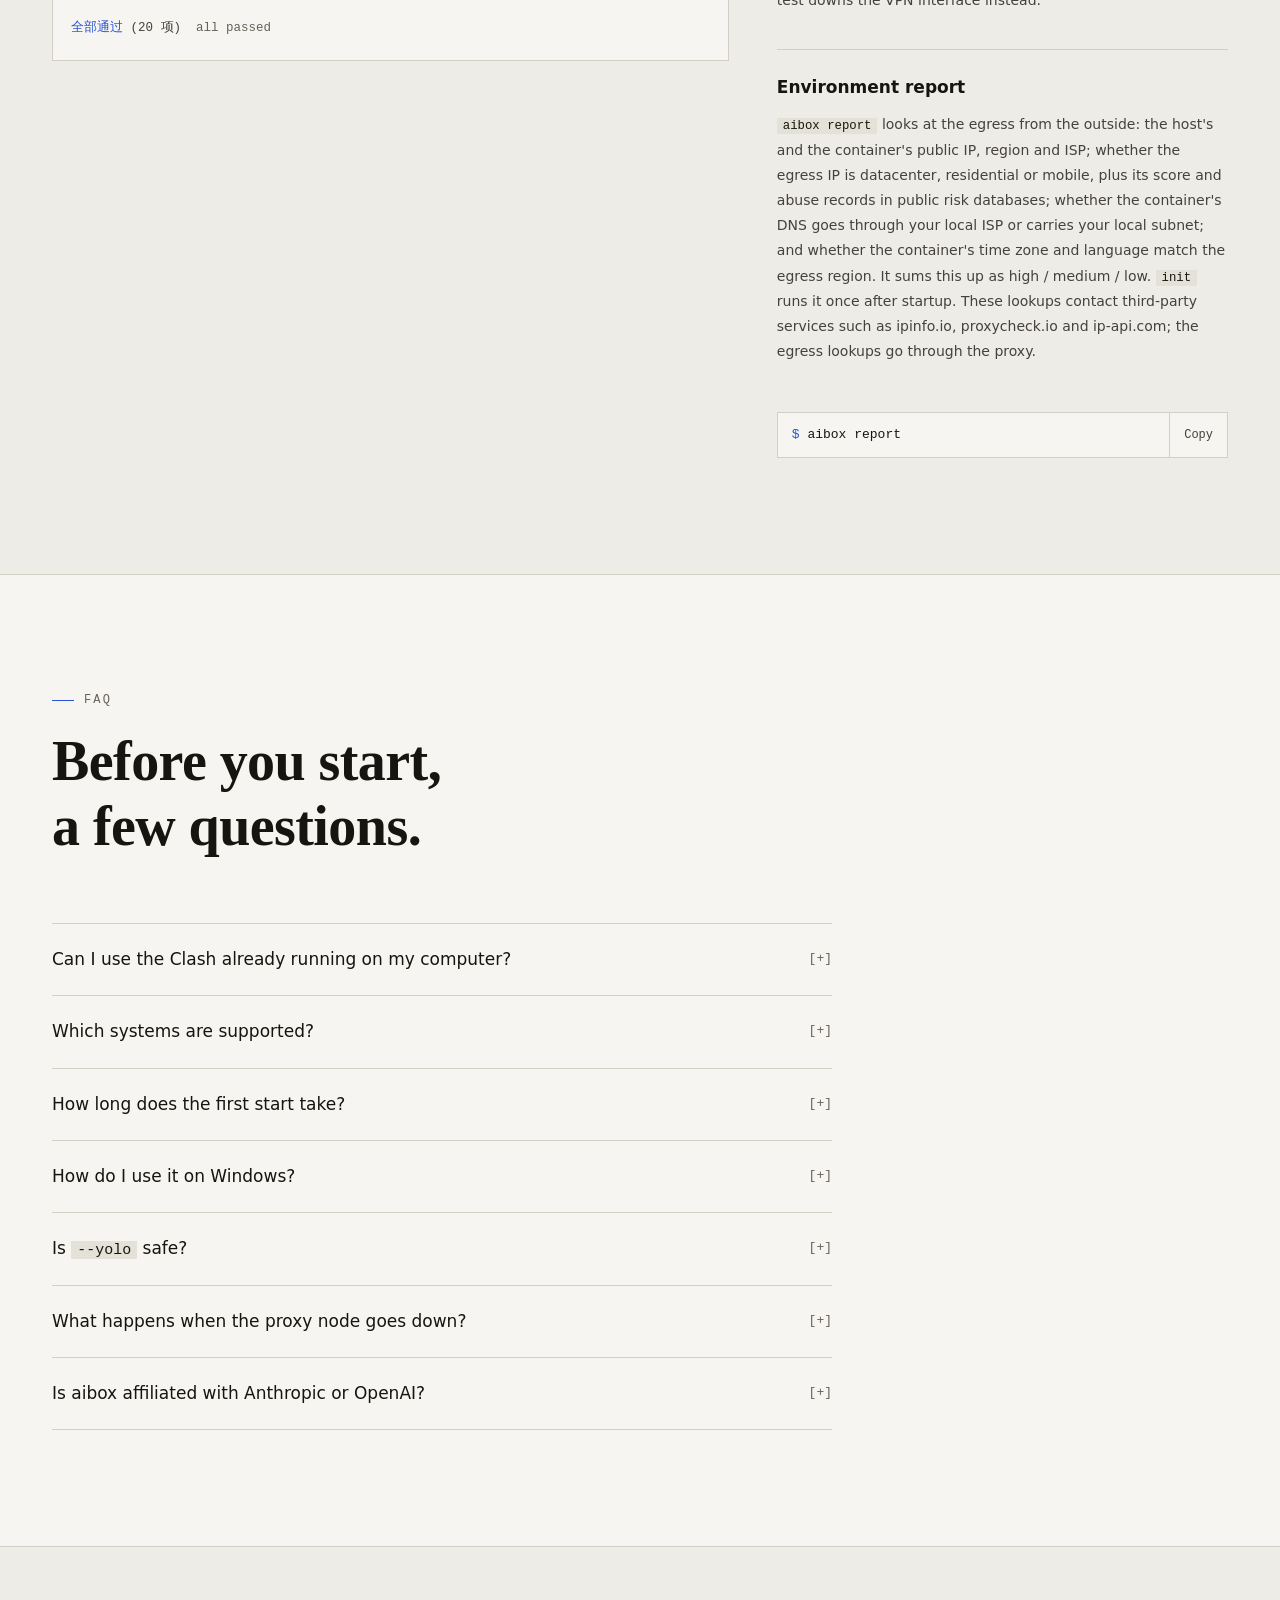
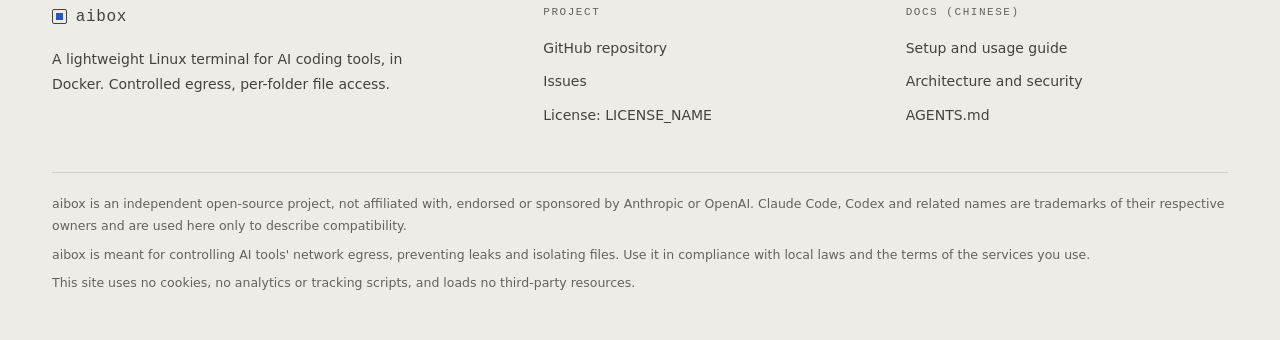
==== commit dc48ff85: "向导第 3 步改为选择项目文件夹：自动列出 git 项目按编号选择，支持拖入路径，用「允许 AI 修改吗」代替 rw/ro Co-Authored-By: Claude Opus 5.5 <norep" ====
--- a/site/en/index.html
+++ b/site/en/index.html
@@ -365,7 +365,7 @@
         <ul class="checks" aria-label="The wizard's three steps">
           <li><span>[1/3]</span>Environment: Docker and Compose versions, plus the TUN device on Linux.</li>
           <li><span>[2/3]</span>Egress: paste a subscription or share links. aibox detects the format, tests it and reports working nodes, latency, exit IP and region.</li>
-          <li><span>[3/3]</span>Folders: paths with Tab completion, each set to rw or ro.</li>
+          <li><span>[3/3]</span>Project folders: pick detected git projects by number, or type / drag in a path; answer whether AI may edit each one.</li>
           <li><span>auto</span>Time zone and language follow the exit IP's region; AI tools install on first use.</li>
         </ul>
         <ul class="checks cmds below" aria-label="Everyday commands">
